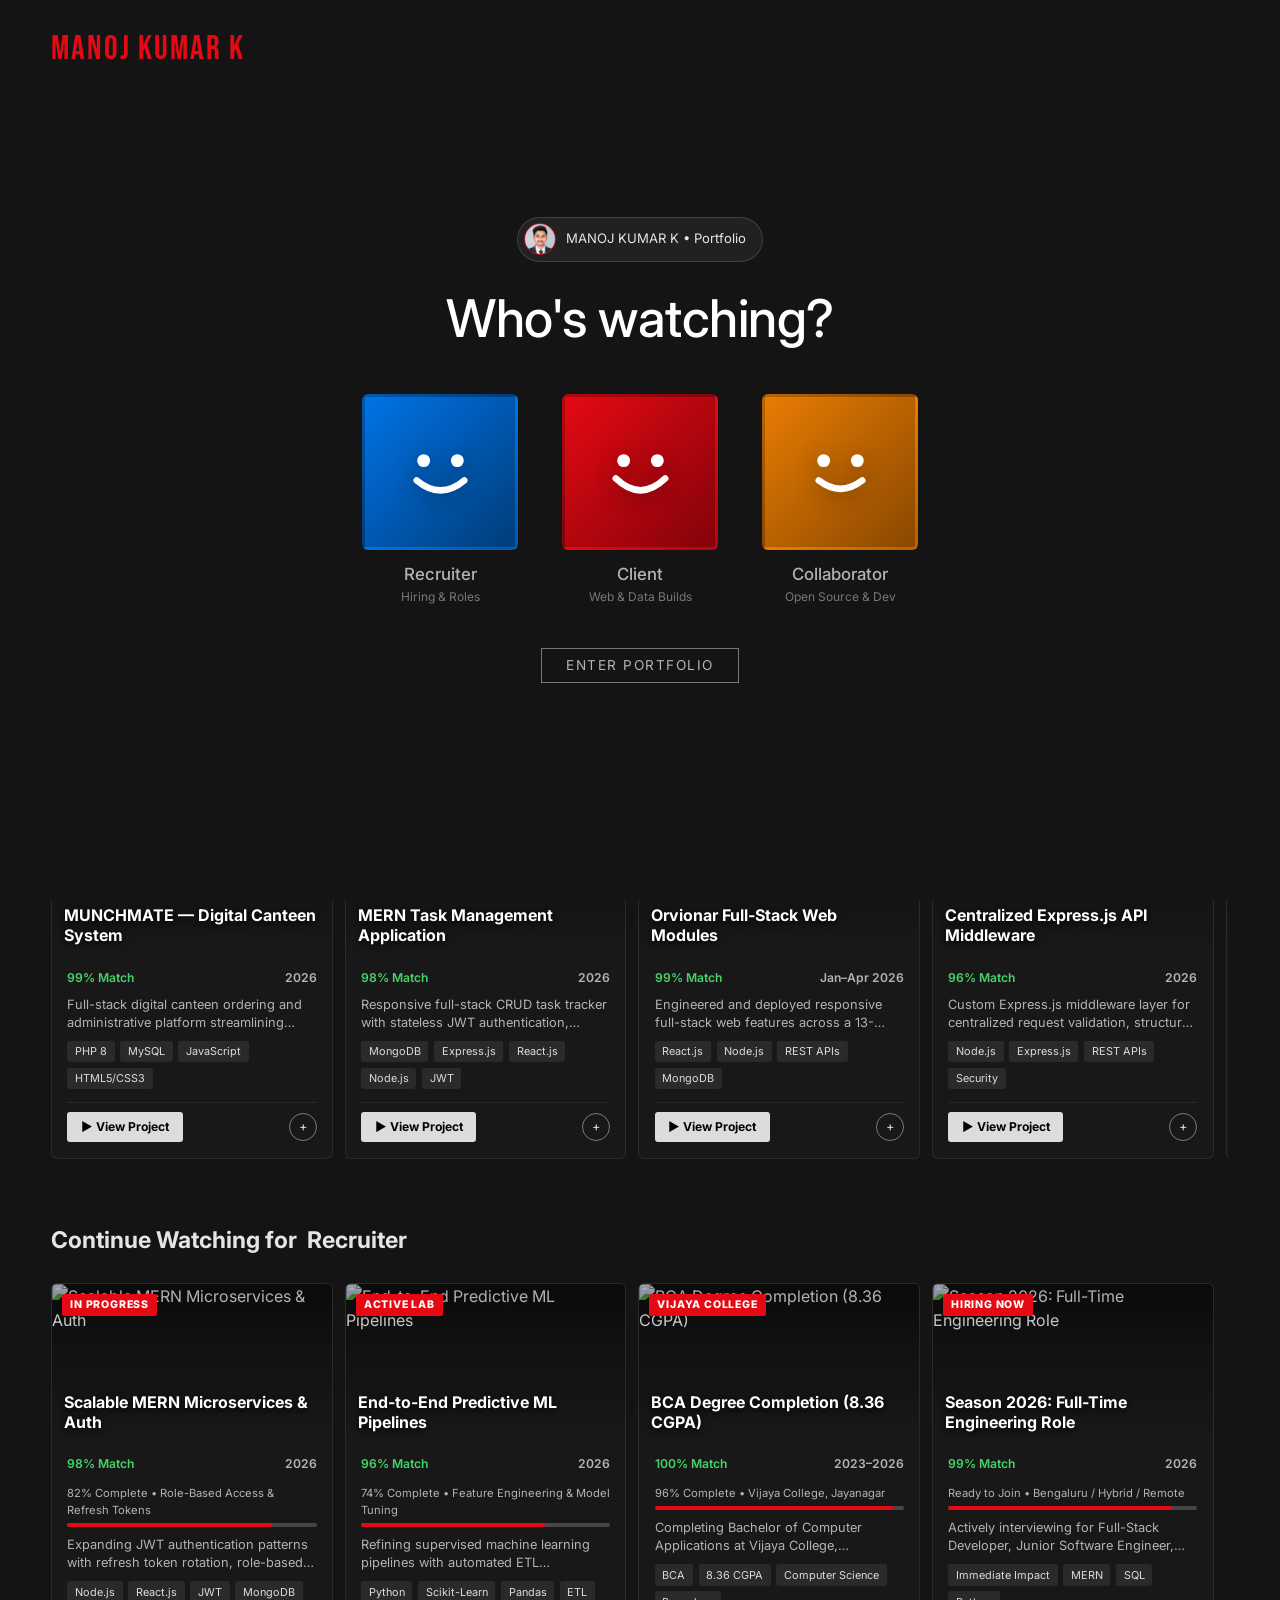
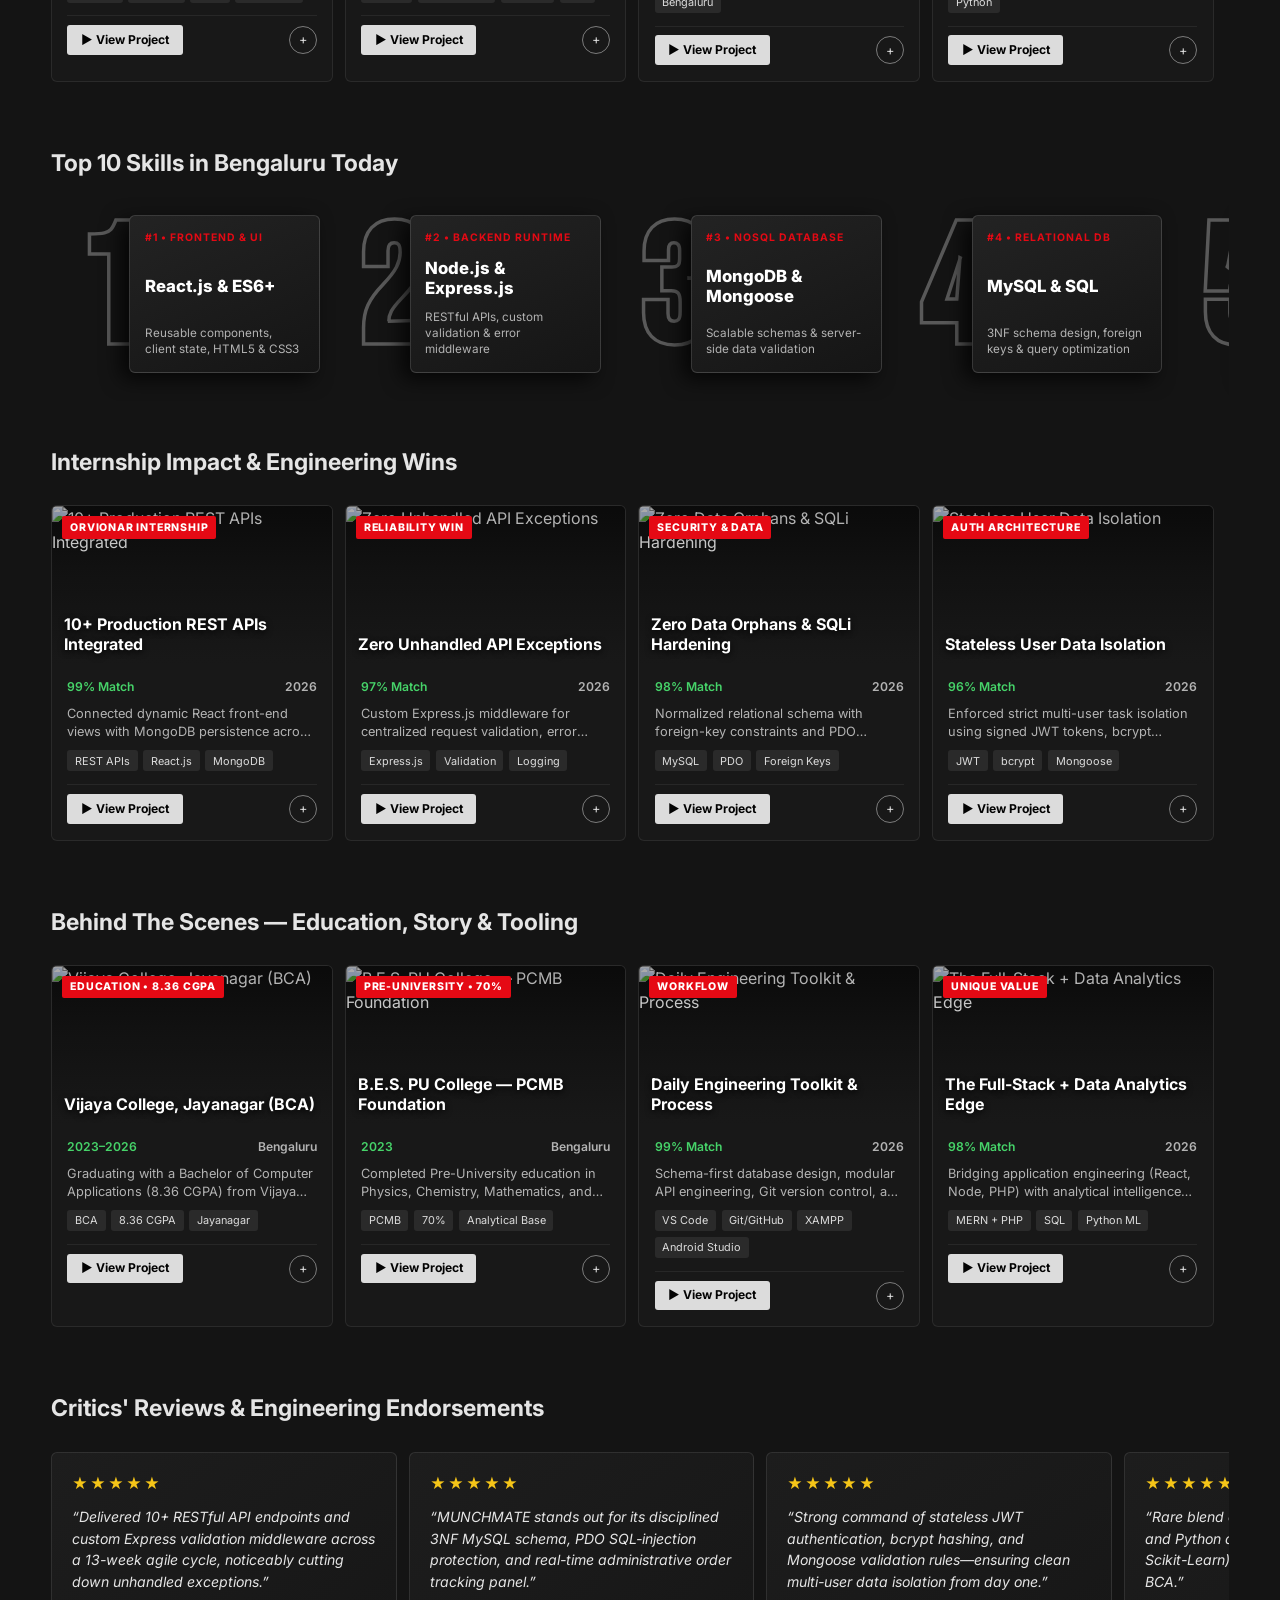
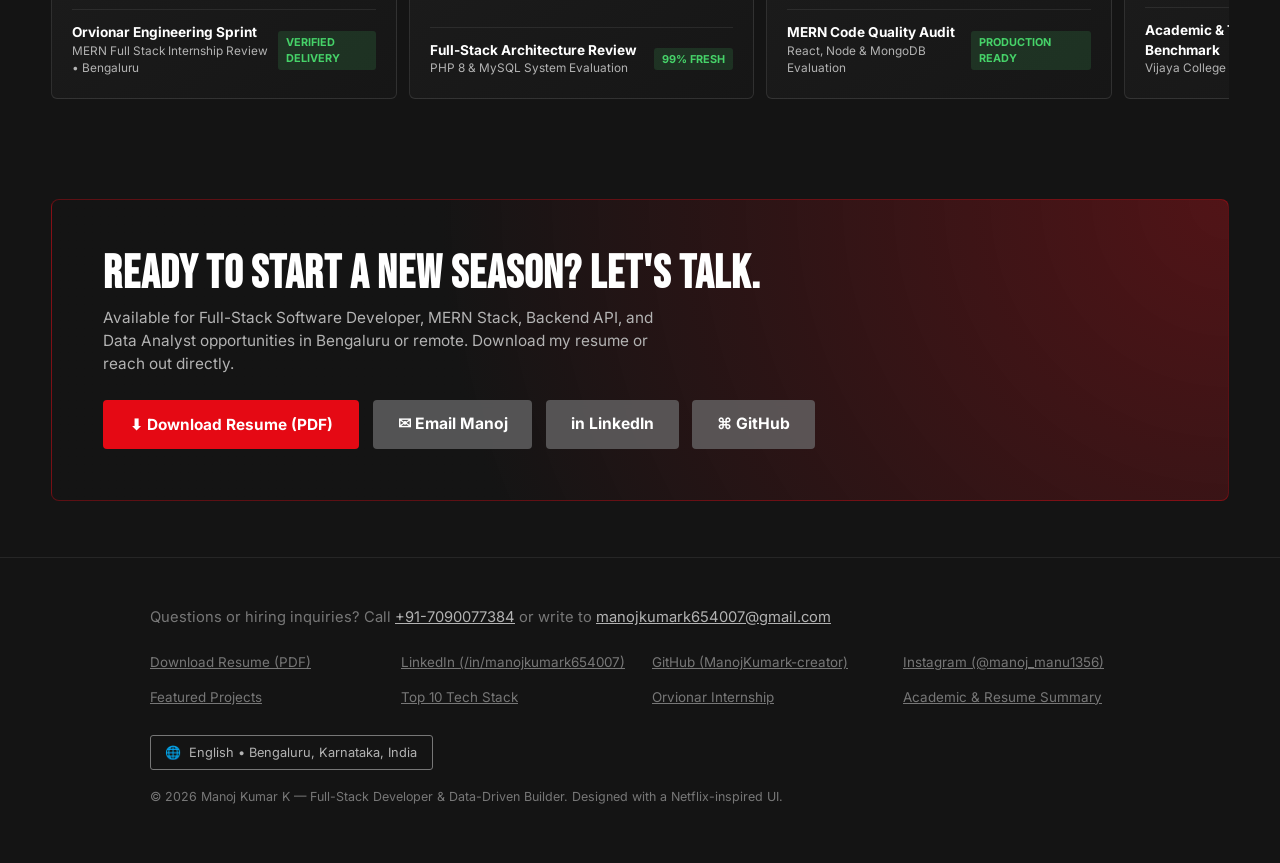
==== index.html @ 0ed59a81 "Add files via upload" ====
<!DOCTYPE html>
<html lang="en">
<head>
  <meta charset="UTF-8" />
  <meta name="viewport" content="width=device-width, initial-scale=1.0" />
  <title>MANOJ KUMAR K — Full-Stack Developer & Data-Driven Builder</title>
  <meta name="description" content="Netflix-inspired interactive portfolio of Manoj Kumar K — Full-Stack Software Developer specializing in MERN stack, PHP/MySQL, and Python Data Analytics." />
  
  <!-- Google Fonts: Bebas Neue (Netflix-style Display) & Inter (Clean UI) -->
  <link rel="preconnect" href="https://fonts.googleapis.com" />
  <link rel="preconnect" href="https://fonts.gstatic.com" crossorigin />
  <link href="https://fonts.googleapis.com/css2?family=Bebas+Neue&family=Inter:wght@300;400;500;600;700;800&display=swap" rel="stylesheet" />

  <style>
    /* ==========================================================================
       1. DESIGN TOKENS & RESET
       ========================================================================== */
    :root {
      --bg-primary: #141414;
      --bg-card: #181818;
      --bg-card-hover: #222222;
      --bg-modal: #181818;
      --accent-red: #E50914;
      --accent-red-hover: #f40612;
      --text-primary: #FFFFFF;
      --text-secondary: #B3B3B3;
      --text-muted: #777777;
      --border-subtle: rgba(255, 255, 255, 0.14);
      --match-green: #46d369;
      --font-display: 'Bebas Neue', sans-serif;
      --font-body: 'Inter', -apple-system, BlinkMacSystemFont, sans-serif;
      --nav-height: 68px;
      --transition-smooth: cubic-bezier(0.25, 0.46, 0.45, 0.94);
    }

    *, *::before, *::after {
      box-sizing: border-box;
      margin: 0;
      padding: 0;
    }

    html {
      scroll-behavior: smooth;
      background-color: var(--bg-primary);
      color: var(--text-primary);
      font-family: var(--font-body);
      overflow-x: hidden;
    }

    body {
      background-color: var(--bg-primary);
      color: var(--text-primary);
      line-height: 1.5;
      -webkit-font-smoothing: antialiased;
      overflow-x: hidden;
    }

    a {
      color: inherit;
      text-decoration: none;
    }

    button {
      font-family: inherit;
      cursor: pointer;
      border: none;
      background: none;
      color: inherit;
    }

    img {
      display: block;
      max-width: 100%;
    }

    :focus-visible {
      outline: 2px solid var(--accent-red);
      outline-offset: 3px;
    }

    /* ==========================================================================
       2. PROFILE GATE ("WHO'S WATCHING?")
       ========================================================================== */
    #profile-gate {
      position: fixed;
      inset: 0;
      z-index: 9999;
      background-color: var(--bg-primary);
      display: flex;
      flex-direction: column;
      align-items: center;
      justify-content: center;
      padding: 2rem;
      transition: opacity 0.55s ease, transform 0.55s ease, visibility 0.55s;
    }

    #profile-gate.hidden {
      opacity: 0;
      transform: scale(1.06);
      visibility: hidden;
      pointer-events: none;
    }

    .gate-logo {
      position: absolute;
      top: 1.5rem;
      left: 4%;
      font-family: var(--font-display);
      font-size: 2.1rem;
      letter-spacing: 2px;
      color: var(--accent-red);
      user-select: none;
    }

    .gate-creator-pill {
      display: inline-flex;
      align-items: center;
      gap: 0.65rem;
      background: rgba(255, 255, 255, 0.06);
      border: 1px solid rgba(255, 255, 255, 0.14);
      padding: 0.35rem 1rem 0.35rem 0.4rem;
      border-radius: 999px;
      margin-bottom: 1.15rem;
      font-size: 0.82rem;
      color: #e5e5e5;
    }

    .gate-creator-pill img {
      width: 32px;
      height: 32px;
      border-radius: 50%;
      object-fit: cover;
      object-position: center top;
      border: 1.5px solid var(--accent-red);
    }

    .gate-title {
      font-size: clamp(1.85rem, 4.5vw, 3.25rem);
      font-weight: 500;
      margin-bottom: 2.25rem;
      text-align: center;
      letter-spacing: -0.5px;
    }

    .profile-list {
      display: flex;
      flex-wrap: wrap;
      justify-content: center;
      gap: clamp(1.25rem, 3.5vw, 2.75rem);
      margin-bottom: 2.75rem;
    }

    .profile-card {
      display: flex;
      flex-direction: column;
      align-items: center;
      gap: 0.85rem;
      width: clamp(110px, 14vw, 156px);
    }

    .profile-avatar {
      width: clamp(110px, 14vw, 156px);
      height: clamp(110px, 14vw, 156px);
      border-radius: 6px;
      position: relative;
      overflow: hidden;
      border: 3px solid transparent;
      transition: border-color 0.22s ease, transform 0.22s ease, box-shadow 0.22s ease;
      display: flex;
      align-items: center;
      justify-content: center;
    }

    .avatar-recruiter {
      background: linear-gradient(135deg, #0073e6 0%, #003d7a 100%);
    }
    .avatar-client {
      background: linear-gradient(135deg, #e50914 0%, #830309 100%);
    }
    .avatar-collaborator {
      background: linear-gradient(135deg, #e87c03 0%, #8a4800 100%);
    }

    .profile-avatar svg {
      width: 66%;
      height: 66%;
      filter: drop-shadow(0 4px 10px rgba(0, 0, 0, 0.35));
    }

    .profile-name {
      font-size: 1.05rem;
      color: var(--text-secondary);
      font-weight: 500;
      transition: color 0.22s ease;
    }

    .profile-sub {
      font-size: 0.75rem;
      color: var(--text-muted);
      margin-top: -0.55rem;
    }

    .profile-card:hover .profile-avatar,
    .profile-card:focus-visible .profile-avatar {
      border-color: var(--text-primary);
      transform: scale(1.05);
      box-shadow: 0 10px 28px rgba(0, 0, 0, 0.65);
    }

    .profile-card:hover .profile-name,
    .profile-card:focus-visible .profile-name {
      color: var(--text-primary);
    }

    .gate-badge {
      border: 1px solid var(--text-muted);
      color: var(--text-secondary);
      padding: 0.55rem 1.5rem;
      font-size: 0.85rem;
      letter-spacing: 1.5px;
      text-transform: uppercase;
    }

    /* ==========================================================================
       3. TOP NAVIGATION BAR
       ========================================================================== */
    .navbar {
      position: fixed;
      top: 0;
      left: 0;
      right: 0;
      height: var(--nav-height);
      padding: 0 4%;
      display: flex;
      align-items: center;
      justify-content: space-between;
      z-index: 1000;
      background: linear-gradient(to bottom, rgba(0, 0, 0, 0.86) 10%, rgba(0, 0, 0, 0));
      transition: background-color 0.35s ease, box-shadow 0.35s ease;
    }

    .navbar.scrolled {
      background-color: #0b0b0b;
      box-shadow: 0 4px 20px rgba(0, 0, 0, 0.75);
    }

    .nav-left {
      display: flex;
      align-items: center;
      gap: 2.25rem;
    }

    .brand-logo {
      font-family: var(--font-display);
      font-size: 1.95rem;
      letter-spacing: 2px;
      color: var(--accent-red);
      text-shadow: 0 2px 10px rgba(229, 9, 20, 0.35);
      white-space: nowrap;
    }

    .nav-links {
      display: flex;
      align-items: center;
      gap: 1.35rem;
      list-style: none;
    }

    .nav-links a {
      font-size: 0.88rem;
      font-weight: 500;
      color: #e5e5e5;
      transition: color 0.2s ease;
    }

    .nav-links a:hover,
    .nav-links a.active {
      color: var(--text-primary);
      font-weight: 700;
    }

    .nav-right {
      display: flex;
      align-items: center;
      gap: 0.85rem;
    }

    .nav-photo-thumb {
      width: 34px;
      height: 34px;
      border-radius: 50%;
      object-fit: cover;
      object-position: center top;
      border: 2px solid var(--accent-red);
      cursor: pointer;
      transition: transform 0.2s ease;
    }

    .nav-photo-thumb:hover {
      transform: scale(1.08);
    }

    .active-profile-btn {
      display: flex;
      align-items: center;
      gap: 0.55rem;
      background: rgba(255, 255, 255, 0.08);
      padding: 0.35rem 0.75rem 0.35rem 0.4rem;
      border-radius: 4px;
      border: 1px solid rgba(255, 255, 255, 0.15);
      font-size: 0.8rem;
      font-weight: 500;
      transition: background 0.2s ease;
    }

    .active-profile-btn:hover {
      background: rgba(255, 255, 255, 0.16);
    }

    .mini-avatar {
      width: 26px;
      height: 26px;
      border-radius: 4px;
      display: inline-flex;
      align-items: center;
      justify-content: center;
      font-weight: 800;
      font-size: 0.75rem;
    }

    .mobile-menu-btn {
      display: none;
      font-size: 1.4rem;
      padding: 0.25rem 0.5rem;
    }

    /* ==========================================================================
       4. HERO BILLBOARD (WITH INTEGRATED PORTRAIT SPOTLIGHT)
       ========================================================================== */
    .hero {
      position: relative;
      min-height: 88vh;
      display: flex;
      align-items: center;
      justify-content: space-between;
      gap: 2.5rem;
      padding: calc(var(--nav-height) + 2rem) 4% 6.5rem;
      overflow: hidden;
    }

    .hero-backdrop {
      position: absolute;
      inset: 0;
      z-index: 0;
    }

    .hero-backdrop img {
      width: 100%;
      height: 100%;
      object-fit: cover;
      object-position: center 25%;
      filter: brightness(0.42) contrast(1.08);
      transform: scale(1.02);
      animation: slowZoom 22s ease-in-out infinite alternate;
    }

    @keyframes slowZoom {
      from { transform: scale(1.02); }
      to { transform: scale(1.08); }
    }

    .hero-vignette-left {
      position: absolute;
      inset: 0;
      background: linear-gradient(77deg, rgba(20, 20, 20, 0.96) 22%, rgba(20, 20, 20, 0.62) 60%, rgba(20, 20, 20, 0.35) 100%);
    }

    .hero-vignette-bottom {
      position: absolute;
      left: 0;
      right: 0;
      bottom: 0;
      height: 220px;
      background: linear-gradient(to top, var(--bg-primary) 14%, rgba(20, 20, 20, 0) 100%);
    }

    .hero-content {
      position: relative;
      z-index: 2;
      max-width: 660px;
      flex: 1;
    }

    /* Right-Side Portrait Spotlight Card */
    .hero-portrait-stage {
      position: relative;
      z-index: 2;
      flex-shrink: 0;
      width: clamp(230px, 24vw, 330px);
      aspect-ratio: 3 / 4;
      border-radius: 10px;
      overflow: hidden;
      border: 1px solid rgba(255, 255, 255, 0.18);
      box-shadow: 0 24px 60px rgba(0, 0, 0, 0.85), 0 0 0 1px rgba(229, 9, 20, 0.25);
      background: #1b1b1b;
      transition: transform 0.35s var(--transition-smooth), box-shadow 0.35s ease;
    }

    .hero-portrait-stage:hover {
      transform: translateY(-6px) scale(1.02);
      box-shadow: 0 30px 70px rgba(0, 0, 0, 0.95), 0 0 25px rgba(229, 9, 20, 0.35);
    }

    .hero-portrait-stage img {
      width: 100%;
      height: 100%;
      object-fit: cover;
      object-position: center top;
      filter: contrast(1.04) brightness(0.96);
    }

    .hero-portrait-fade {
      position: absolute;
      inset: 0;
      background: linear-gradient(
        to top,
        rgba(20, 20, 20, 0.92) 0%,
        rgba(20, 20, 20, 0.25) 35%,
        rgba(20, 20, 20, 0) 65%
      );
      pointer-events: none;
    }

    .hero-portrait-caption {
      position: absolute;
      bottom: 14px;
      left: 14px;
      right: 14px;
      display: flex;
      align-items: center;
      justify-content: space-between;
      font-size: 0.74rem;
      font-weight: 700;
      letter-spacing: 0.6px;
      color: #fff;
    }

    .live-dot {
      display: inline-flex;
      align-items: center;
      gap: 0.4rem;
      background: rgba(20, 20, 20, 0.8);
      border: 1px solid rgba(70, 211, 105, 0.45);
      color: var(--match-green);
      padding: 0.22rem 0.55rem;
      border-radius: 999px;
      font-size: 0.68rem;
    }

    .live-dot::before {
      content: "";
      width: 7px;
      height: 7px;
      border-radius: 50%;
      background: var(--match-green);
      box-shadow: 0 0 8px var(--match-green);
    }

    .hero-n-series {
      display: inline-flex;
      align-items: center;
      gap: 0.5rem;
      margin-bottom: 0.65rem;
      font-size: 0.85rem;
      font-weight: 700;
      letter-spacing: 3px;
      text-transform: uppercase;
      color: #e5e5e5;
    }

    .n-badge {
      background-color: var(--accent-red);
      color: #fff;
      font-family: var(--font-display);
      font-size: 1.15rem;
      padding: 0 0.42rem;
      line-height: 1.25;
      border-radius: 2px;
      letter-spacing: 1px;
    }

    .hero-title {
      font-family: var(--font-display);
      font-size: clamp(3.3rem, 7vw, 5.6rem);
      line-height: 0.95;
      letter-spacing: 2px;
      margin-bottom: 0.85rem;
      text-shadow: 2px 4px 18px rgba(0, 0, 0, 0.8);
    }

    .hero-meta-row {
      display: flex;
      flex-wrap: wrap;
      align-items: center;
      gap: 0.75rem;
      margin-bottom: 1.1rem;
      font-size: 0.9rem;
      font-weight: 600;
    }

    .meta-match {
      color: var(--match-green);
      font-weight: 700;
    }

    .meta-box {
      border: 1px solid rgba(255, 255, 255, 0.4);
      padding: 0.05rem 0.4rem;
      font-size: 0.75rem;
      border-radius: 2px;
      color: #e5e5e5;
    }

    .hero-tagline-pill {
      display: inline-block;
      background: rgba(229, 9, 20, 0.18);
      border-left: 3px solid var(--accent-red);
      padding: 0.35rem 0.8rem;
      font-size: 0.88rem;
      font-weight: 600;
      color: #fff;
      margin-bottom: 0.9rem;
    }

    .hero-pitch {
      font-size: clamp(0.98rem, 1.4vw, 1.1rem);
      color: #e5e5e5;
      line-height: 1.55;
      margin-bottom: 1.65rem;
      text-shadow: 1px 2px 8px rgba(0, 0, 0, 0.85);
      display: -webkit-box;
      -webkit-line-clamp: 3;
      -webkit-box-orient: vertical;
      overflow: hidden;
    }

    .hero-actions {
      display: flex;
      flex-wrap: wrap;
      gap: 0.85rem;
    }

    .btn-play {
      display: inline-flex;
      align-items: center;
      gap: 0.65rem;
      background-color: #FFFFFF;
      color: #000000;
      font-weight: 700;
      font-size: 0.98rem;
      padding: 0.72rem 1.55rem;
      border-radius: 4px;
      transition: background-color 0.2s ease, transform 0.15s ease;
    }

    .btn-play:hover {
      background-color: rgba(255, 255, 255, 0.82);
      transform: scale(1.02);
    }

    .btn-download-resume {
      display: inline-flex;
      align-items: center;
      gap: 0.6rem;
      background-color: var(--accent-red);
      color: #FFFFFF;
      font-weight: 700;
      font-size: 0.98rem;
      padding: 0.72rem 1.55rem;
      border-radius: 4px;
      box-shadow: 0 4px 16px rgba(229, 9, 20, 0.4);
      transition: background-color 0.2s ease, transform 0.15s ease;
    }

    .btn-download-resume:hover {
      background-color: var(--accent-red-hover);
      transform: scale(1.02);
    }

    .btn-info {
      display: inline-flex;
      align-items: center;
      gap: 0.65rem;
      background-color: rgba(109, 109, 110, 0.72);
      color: #FFFFFF;
      font-weight: 700;
      font-size: 0.98rem;
      padding: 0.72rem 1.55rem;
      border-radius: 4px;
      backdrop-filter: blur(4px);
      transition: background-color 0.2s ease, transform 0.15s ease;
    }

    .btn-info:hover {
      background-color: rgba(109, 109, 110, 0.45);
      transform: scale(1.02);
    }

    /* ==========================================================================
       5. CONTENT ROWS & HORIZONTAL CAROUSELS
       ========================================================================== */
    .main-rows {
      position: relative;
      z-index: 5;
      margin-top: -3.5rem;
      display: flex;
      flex-direction: column;
      gap: 2.75rem;
      padding-bottom: 4rem;
    }

    .content-row {
      position: relative;
      padding: 0 4%;
    }

    .row-header {
      display: flex;
      align-items: baseline;
      justify-content: space-between;
      margin-bottom: 0.85rem;
    }

    .row-title {
      font-size: clamp(1.15rem, 1.8vw, 1.48rem);
      font-weight: 700;
      color: #e5e5e5;
      display: flex;
      align-items: center;
      gap: 0.6rem;
    }

    .row-explore {
      font-size: 0.8rem;
      color: #54b9c5;
      font-weight: 600;
      opacity: 0;
      transform: translateX(-6px);
      transition: opacity 0.25s ease, transform 0.25s ease;
    }

    .content-row:hover .row-explore {
      opacity: 1;
      transform: translateX(0);
    }

    .carousel-wrapper {
      position: relative;
    }

    .carousel-track {
      display: flex;
      gap: 0.75rem;
      overflow-x: auto;
      scroll-behavior: smooth;
      scroll-snap-type: x mandatory;
      padding: 0.75rem 0 1.25rem;
      scrollbar-width: none;
      -ms-overflow-style: none;
    }

    .carousel-track::-webkit-scrollbar {
      display: none;
    }

    .carousel-arrow {
      position: absolute;
      top: 0.75rem;
      bottom: 1.25rem;
      width: 46px;
      background: rgba(20, 20, 20, 0.72);
      color: #fff;
      font-size: 1.75rem;
      display: flex;
      align-items: center;
      justify-content: center;
      z-index: 20;
      opacity: 0;
      transition: opacity 0.25s ease, background 0.2s ease, transform 0.2s ease;
      border-radius: 4px;
    }

    .carousel-wrapper:hover .carousel-arrow,
    .carousel-arrow:focus-visible {
      opacity: 1;
    }

    .carousel-arrow:hover {
      background: rgba(20, 20, 20, 0.92);
      color: var(--accent-red);
    }

    .carousel-arrow.prev {
      left: -12px;
    }

    .carousel-arrow.next {
      right: -12px;
    }

    /* ==========================================================================
       6. PROJECT & MILESTONE CARDS WITH NETFLIX HOVER EXPANSION
       ========================================================================== */
    .media-card {
      flex: 0 0 clamp(245px, 22vw, 310px);
      scroll-snap-align: start;
      background-color: var(--bg-card);
      border-radius: 6px;
      overflow: hidden;
      position: relative;
      border: 1px solid rgba(255, 255, 255, 0.08);
      transition: transform 0.32s var(--transition-smooth), box-shadow 0.32s ease, border-color 0.32s ease, z-index 0s;
      cursor: pointer;
    }

    .media-card:hover,
    .media-card:focus-within {
      transform: scale(1.06) translateY(-6px);
      z-index: 15;
      box-shadow: 0 14px 34px rgba(0, 0, 0, 0.85);
      border-color: rgba(255, 255, 255, 0.28);
      background-color: var(--bg-card-hover);
    }

    .card-thumb {
      position: relative;
      height: 158px;
      overflow: hidden;
      background: #101010;
    }

    .card-thumb img {
      width: 100%;
      height: 100%;
      object-fit: cover;
      transition: transform 0.45s ease;
    }

    .media-card:hover .card-thumb img {
      transform: scale(1.08);
    }

    .card-thumb-overlay {
      position: absolute;
      inset: 0;
      background: linear-gradient(to top, rgba(24, 24, 24, 0.98) 4%, rgba(24, 24, 24, 0.15) 60%, rgba(0, 0, 0, 0.35) 100%);
    }

    .card-top-badge {
      position: absolute;
      top: 10px;
      left: 10px;
      background: var(--accent-red);
      color: #fff;
      font-size: 0.66rem;
      font-weight: 800;
      letter-spacing: 0.8px;
      padding: 0.2rem 0.5rem;
      border-radius: 2px;
      text-transform: uppercase;
    }

    .card-title-overlay {
      position: absolute;
      bottom: 10px;
      left: 12px;
      right: 12px;
      font-weight: 700;
      font-size: 1rem;
      line-height: 1.25;
      text-shadow: 0 2px 6px rgba(0, 0, 0, 0.9);
    }

    .card-body {
      padding: 0.85rem 0.95rem 1rem;
      display: flex;
      flex-direction: column;
      gap: 0.55rem;
    }

    .card-meta {
      display: flex;
      align-items: center;
      justify-content: space-between;
      font-size: 0.76rem;
      font-weight: 600;
    }

    .card-match {
      color: var(--match-green);
    }

    .card-year {
      color: var(--text-secondary);
    }

    .card-desc {
      font-size: 0.8rem;
      color: var(--text-secondary);
      line-height: 1.42;
      display: -webkit-box;
      -webkit-line-clamp: 2;
      -webkit-box-orient: vertical;
      overflow: hidden;
    }

    .card-tags {
      display: flex;
      flex-wrap: wrap;
      gap: 0.35rem;
    }

    .tag-pill {
      font-size: 0.68rem;
      color: #dcdcdc;
      background: rgba(255, 255, 255, 0.08);
      padding: 0.16rem 0.48rem;
      border-radius: 3px;
    }

    .card-hover-cta {
      margin-top: 0.25rem;
      display: flex;
      align-items: center;
      justify-content: space-between;
      padding-top: 0.55rem;
      border-top: 1px solid rgba(255, 255, 255, 0.08);
      opacity: 0.85;
      transition: opacity 0.2s ease;
    }

    .media-card:hover .card-hover-cta {
      opacity: 1;
    }

    .btn-view-project {
      background-color: #fff;
      color: #000;
      font-size: 0.76rem;
      font-weight: 700;
      padding: 0.36rem 0.85rem;
      border-radius: 3px;
      display: inline-flex;
      align-items: center;
      gap: 0.35rem;
      transition: background 0.2s ease;
    }

    .btn-view-project:hover {
      background-color: var(--accent-red);
      color: #fff;
    }

    .btn-circle-icon {
      width: 28px;
      height: 28px;
      border-radius: 50%;
      border: 1.5px solid rgba(255, 255, 255, 0.5);
      display: inline-flex;
      align-items: center;
      justify-content: center;
      font-size: 0.8rem;
      transition: border-color 0.2s ease, background 0.2s ease;
    }

    .btn-circle-icon:hover {
      border-color: #fff;
      background: rgba(255, 255, 255, 0.15);
    }

    /* ==========================================================================
       7. CONTINUE WATCHING (PROGRESS BARS)
       ========================================================================== */
    .progress-wrapper {
      margin-top: 0.15rem;
    }

    .progress-label {
      display: flex;
      justify-content: space-between;
      font-size: 0.7rem;
      color: var(--text-secondary);
      margin-bottom: 0.3rem;
    }

    .progress-track {
      width: 100%;
      height: 4px;
      background: rgba(255, 255, 255, 0.2);
      border-radius: 2px;
      overflow: hidden;
    }

    .progress-fill {
      height: 100%;
      background-color: var(--accent-red);
      border-radius: 2px;
    }

    /* ==========================================================================
       8. TOP 10 SKILLS (OUTLINED GIANT NUMBERS 1-10)
       ========================================================================== */
    .top10-card {
      flex: 0 0 clamp(235px, 21vw, 285px);
      scroll-snap-align: start;
      display: flex;
      align-items: center;
      position: relative;
      height: 175px;
      cursor: pointer;
      transition: transform 0.3s var(--transition-smooth);
    }

    .top10-card:hover {
      transform: scale(1.06);
      z-index: 12;
    }

    .top10-rank {
      font-family: var(--font-display);
      font-size: 10.5rem;
      line-height: 0.82;
      font-weight: 900;
      color: #141414;
      -webkit-text-stroke: 3.5px #595959;
      user-select: none;
      flex-shrink: 0;
      width: 92px;
      text-align: right;
      margin-right: -14px;
      z-index: 1;
      transition: -webkit-text-stroke-color 0.25s ease;
    }

    .top10-card:hover .top10-rank {
      -webkit-text-stroke-color: var(--accent-red);
    }

    .top10-poster {
      position: relative;
      z-index: 2;
      flex: 1;
      height: 158px;
      background: linear-gradient(155deg, #232323 0%, #151515 100%);
      border: 1px solid rgba(255, 255, 255, 0.14);
      border-radius: 6px;
      padding: 0.9rem;
      display: flex;
      flex-direction: column;
      justify-content: space-between;
      box-shadow: -8px 6px 20px rgba(0, 0, 0, 0.75);
    }

    .top10-card:hover .top10-poster {
      border-color: var(--accent-red);
    }

    .skill-cat {
      font-size: 0.65rem;
      text-transform: uppercase;
      letter-spacing: 1px;
      color: var(--accent-red);
      font-weight: 700;
    }

    .skill-name {
      font-size: 1.05rem;
      font-weight: 800;
      color: #fff;
      line-height: 1.2;
    }

    .skill-sub {
      font-size: 0.73rem;
      color: var(--text-secondary);
      line-height: 1.35;
    }

    /* ==========================================================================
       9. CRITICS' REVIEWS (TESTIMONIALS & HIGHLIGHTS)
       ========================================================================== */
    .review-card {
      flex: 0 0 clamp(280px, 27vw, 360px);
      scroll-snap-align: start;
      background: linear-gradient(145deg, #1d1d1d 0%, #161616 100%);
      border: 1px solid rgba(255, 255, 255, 0.1);
      border-radius: 6px;
      padding: 1.25rem;
      display: flex;
      flex-direction: column;
      justify-content: space-between;
      gap: 0.85rem;
      transition: transform 0.28s ease, border-color 0.28s ease;
    }

    .review-card:hover {
      transform: translateY(-5px);
      border-color: rgba(229, 9, 20, 0.55);
    }

    .review-stars {
      color: #f5c518;
      font-size: 0.95rem;
      letter-spacing: 2px;
    }

    .review-quote {
      font-size: 0.88rem;
      color: #e5e5e5;
      font-style: italic;
      line-height: 1.55;
    }

    .review-author {
      display: flex;
      align-items: center;
      justify-content: space-between;
      border-top: 1px solid rgba(255, 255, 255, 0.08);
      padding-top: 0.75rem;
    }

    .author-name {
      font-weight: 700;
      font-size: 0.85rem;
    }

    .author-role {
      font-size: 0.74rem;
      color: var(--text-secondary);
    }

    .certified-fresh {
      background: rgba(70, 211, 105, 0.14);
      color: var(--match-green);
      font-size: 0.68rem;
      font-weight: 700;
      padding: 0.2rem 0.5rem;
      border-radius: 3px;
    }

    /* ==========================================================================
       10. NETFLIX DETAIL MODAL
       ========================================================================== */
    .modal-backdrop {
      position: fixed;
      inset: 0;
      z-index: 5000;
      background: rgba(0, 0, 0, 0.78);
      backdrop-filter: blur(4px);
      display: flex;
      align-items: flex-start;
      justify-content: center;
      padding: 2.5rem 1rem;
      overflow-y: auto;
      opacity: 0;
      visibility: hidden;
      transition: opacity 0.28s ease, visibility 0.28s ease;
    }

    .modal-backdrop.open {
      opacity: 1;
      visibility: visible;
    }

    .modal-dialog {
      background-color: var(--bg-modal);
      width: 100%;
      max-width: 820px;
      border-radius: 10px;
      overflow: hidden;
      position: relative;
      box-shadow: 0 24px 60px rgba(0, 0, 0, 0.95);
      border: 1px solid rgba(255, 255, 255, 0.14);
      transform: scale(0.94) translateY(18px);
      transition: transform 0.3s var(--transition-smooth);
    }

    .modal-backdrop.open .modal-dialog {
      transform: scale(1) translateY(0);
    }

    .modal-close {
      position: absolute;
      top: 14px;
      right: 14px;
      z-index: 20;
      width: 36px;
      height: 36px;
      border-radius: 50%;
      background: #181818;
      color: #fff;
      font-size: 1.25rem;
      display: flex;
      align-items: center;
      justify-content: center;
      border: 1px solid rgba(255, 255, 255, 0.2);
      transition: background 0.2s ease, transform 0.2s ease;
    }

    .modal-close:hover {
      background: var(--accent-red);
      transform: rotate(90deg);
    }

    .modal-banner {
      position: relative;
      height: 310px;
      background: #0e0e0e;
    }

    .modal-banner img {
      width: 100%;
      height: 100%;
      object-fit: cover;
      object-position: center 20%;
    }

    .modal-banner-gradient {
      position: absolute;
      inset: 0;
      background: linear-gradient(to top, var(--bg-modal) 6%, rgba(24, 24, 24, 0.35) 55%, rgba(0, 0, 0, 0.3) 100%);
    }

    .modal-banner-content {
      position: absolute;
      bottom: 20px;
      left: 28px;
      right: 28px;
    }

    .modal-title {
      font-family: var(--font-display);
      font-size: clamp(2rem, 4vw, 3rem);
      letter-spacing: 1px;
      line-height: 1;
      margin-bottom: 0.85rem;
    }

    .modal-cta-row {
      display: flex;
      flex-wrap: wrap;
      gap: 0.75rem;
    }

    .modal-body {
      padding: 1.25rem 28px 2rem;
      display: grid;
      grid-template-columns: 1.65fr 1fr;
      gap: 1.75rem;
    }

    .modal-meta {
      display: flex;
      flex-wrap: wrap;
      align-items: center;
      gap: 0.65rem;
      font-size: 0.85rem;
      font-weight: 600;
      margin-bottom: 0.9rem;
    }

    .modal-desc {
      font-size: 0.94rem;
      color: #e5e5e5;
      line-height: 1.65;
      margin-bottom: 1.15rem;
    }

    .modal-results-box {
      background: rgba(70, 211, 105, 0.08);
      border-left: 3px solid var(--match-green);
      padding: 0.85rem 1rem;
      border-radius: 4px;
      margin-bottom: 1.25rem;
    }

    .modal-results-title {
      font-size: 0.75rem;
      text-transform: uppercase;
      letter-spacing: 1px;
      color: var(--match-green);
      font-weight: 700;
      margin-bottom: 0.35rem;
    }

    .modal-results-list {
      padding-left: 1.1rem;
      font-size: 0.86rem;
      color: #e5e5e5;
      display: flex;
      flex-direction: column;
      gap: 0.35rem;
    }

    .modal-sidebar {
      display: flex;
      flex-direction: column;
      gap: 1rem;
      font-size: 0.84rem;
    }

    .sidebar-label {
      color: var(--text-muted);
      font-weight: 600;
    }

    .sidebar-value {
      color: #e5e5e5;
      margin-top: 0.2rem;
      line-height: 1.45;
    }

    .modal-gallery {
      grid-column: 1 / -1;
      border-top: 1px solid rgba(255, 255, 255, 0.1);
      padding-top: 1.15rem;
    }

    .gallery-title {
      font-size: 0.95rem;
      font-weight: 700;
      margin-bottom: 0.75rem;
    }

    .gallery-grid {
      display: grid;
      grid-template-columns: repeat(2, 1fr);
      gap: 0.85rem;
    }

    .gallery-grid img {
      width: 100%;
      height: 150px;
      object-fit: cover;
      border-radius: 6px;
      border: 1px solid rgba(255, 255, 255, 0.12);
    }

    /* ==========================================================================
       11. CONTACT CTA BANNER & NETFLIX FOOTER
       ========================================================================== */
    .contact-cta-section {
      margin: 1rem 4% 3.5rem;
      padding: clamp(2rem, 4vw, 3.25rem);
      border-radius: 8px;
      background: radial-gradient(circle at top right, rgba(229, 9, 20, 0.28), rgba(20, 20, 20, 0.95) 65%), #181818;
      border: 1px solid rgba(229, 9, 20, 0.35);
      display: flex;
      flex-wrap: wrap;
      align-items: center;
      justify-content: space-between;
      gap: 1.5rem;
    }

    .cta-heading {
      font-family: var(--font-display);
      font-size: clamp(2rem, 4vw, 2.85rem);
      letter-spacing: 1px;
      line-height: 1.05;
      margin-bottom: 0.45rem;
    }

    .cta-sub {
      color: var(--text-secondary);
      font-size: 0.96rem;
      max-width: 560px;
    }

    .cta-buttons {
      display: flex;
      flex-wrap: wrap;
      gap: 0.85rem;
    }

    .btn-red-cta {
      background-color: var(--accent-red);
      color: #fff;
      font-weight: 700;
      font-size: 0.96rem;
      padding: 0.82rem 1.65rem;
      border-radius: 4px;
      display: inline-flex;
      align-items: center;
      gap: 0.5rem;
      transition: background-color 0.2s ease, transform 0.15s ease;
    }

    .btn-red-cta:hover {
      background-color: var(--accent-red-hover);
      transform: translateY(-2px);
    }

    .netflix-footer {
      border-top: 1px solid rgba(255, 255, 255, 0.08);
      padding: 3rem 4% 3.5rem;
      color: var(--text-muted);
      font-size: 0.84rem;
    }

    .footer-inner {
      max-width: 980px;
      margin: 0 auto;
    }

    .footer-call {
      margin-bottom: 1.5rem;
      font-size: 0.92rem;
    }

    .footer-call a {
      text-decoration: underline;
      color: var(--text-secondary);
    }

    .footer-call a:hover {
      color: #fff;
    }

    .footer-links-grid {
      display: grid;
      grid-template-columns: repeat(4, 1fr);
      gap: 0.9rem 1.5rem;
      list-style: none;
      margin-bottom: 1.75rem;
    }

    .footer-links-grid a {
      text-decoration: underline;
      color: var(--text-muted);
      transition: color 0.2s ease;
    }

    .footer-links-grid a:hover {
      color: var(--text-secondary);
    }

    .footer-lang-box {
      display: inline-flex;
      align-items: center;
      gap: 0.5rem;
      border: 1px solid var(--text-muted);
      padding: 0.45rem 0.9rem;
      border-radius: 3px;
      color: var(--text-secondary);
      margin-bottom: 1.1rem;
      font-size: 0.8rem;
    }

    .footer-copyright {
      font-size: 0.78rem;
      color: var(--text-muted);
    }

    /* ==========================================================================
       12. RESPONSIVE BREAKPOINTS
       ========================================================================== */
    @media (max-width: 920px) {
      .hero {
        flex-direction: column-reverse;
        align-items: flex-start;
        padding-top: calc(var(--nav-height) + 1.5rem);
        min-height: auto;
      }

      .hero-portrait-stage {
        width: 170px;
        aspect-ratio: 1 / 1;
        border-radius: 50%;
        border: 3px solid var(--accent-red);
      }

      .hero-portrait-caption {
        display: none;
      }
    }

    @media (max-width: 860px) {
      .nav-links {
        display: none;
        position: absolute;
        top: var(--nav-height);
        left: 0;
        right: 0;
        background: #0b0b0b;
        flex-direction: column;
        padding: 1.25rem 4%;
        gap: 1rem;
        border-bottom: 1px solid rgba(255, 255, 255, 0.12);
      }

      .nav-links.mobile-open {
        display: flex;
      }

      .mobile-menu-btn {
        display: inline-block;
      }

      .modal-body {
        grid-template-columns: 1fr;
      }

      .footer-links-grid {
        grid-template-columns: repeat(2, 1fr);
      }
    }

    @media (max-width: 560px) {
      .carousel-arrow {
        display: none;
      }

      .gallery-grid {
        grid-template-columns: 1fr;
      }

      .footer-links-grid {
        grid-template-columns: 1fr;
      }
    }
  </style>
</head>
<body>

  <!-- ========================================================================
       1. PROFILE SCREEN ("WHO'S WATCHING?")
       ======================================================================== -->
  <section id="profile-gate" aria-label="Visitor Profile Selection">
    <div class="gate-logo">MANOJ KUMAR K</div>

    <div class="gate-creator-pill">
      <img src="Manoj123.jpeg" alt="Manoj Kumar K portrait" />
      <span>MANOJ KUMAR K • Portfolio</span>
    </div>

    <h1 class="gate-title">Who's watching?</h1>

    <div class="profile-list" role="list">
      <!-- Recruiter Profile -->
      <button class="profile-card" onclick="selectProfile('recruiter')" aria-label="Enter as Recruiter">
        <div class="profile-avatar avatar-recruiter">
          <svg viewBox="0 0 100 100" fill="none" aria-hidden="true">
            <circle cx="33" cy="38" r="6.5" fill="#fff"/>
            <circle cx="67" cy="38" r="6.5" fill="#fff"/>
            <path d="M26 58 Q50 78 74 58" stroke="#fff" stroke-width="6.5" stroke-linecap="round"/>
          </svg>
        </div>
        <span class="profile-name">Recruiter</span>
        <span class="profile-sub">Hiring & Roles</span>
      </button>

      <!-- Client Profile -->
      <button class="profile-card" onclick="selectProfile('client')" aria-label="Enter as Client">
        <div class="profile-avatar avatar-client">
          <svg viewBox="0 0 100 100" fill="none" aria-hidden="true">
            <circle cx="33" cy="38" r="6.5" fill="#fff"/>
            <circle cx="67" cy="38" r="6.5" fill="#fff"/>
            <path d="M25 56 Q50 80 75 56" stroke="#fff" stroke-width="6.5" stroke-linecap="round"/>
          </svg>
        </div>
        <span class="profile-name">Client</span>
        <span class="profile-sub">Web & Data Builds</span>
      </button>

      <!-- Collaborator Profile -->
      <button class="profile-card" onclick="selectProfile('collaborator')" aria-label="Enter as Collaborator">
        <div class="profile-avatar avatar-collaborator">
          <svg viewBox="0 0 100 100" fill="none" aria-hidden="true">
            <circle cx="33" cy="38" r="6.5" fill="#fff"/>
            <circle cx="67" cy="38" r="6.5" fill="#fff"/>
            <path d="M28 58 Q50 75 72 58" stroke="#fff" stroke-width="6.5" stroke-linecap="round"/>
          </svg>
        </div>
        <span class="profile-name">Collaborator</span>
        <span class="profile-sub">Open Source & Dev</span>
      </button>
    </div>

    <button class="gate-badge" onclick="selectProfile('recruiter')">ENTER PORTFOLIO</button>
  </section>

  <!-- ========================================================================
       2. TOP NAVBAR
       ======================================================================== -->
  <header class="navbar" id="navbar">
    <div class="nav-left">
      <a href="#home" class="brand-logo" aria-label="Manoj Kumar K Home">MANOJ KUMAR K</a>
      <nav aria-label="Primary Navigation">
        <ul class="nav-links" id="nav-links">
          <li><a href="#home" class="active">Home</a></li>
          <li><a href="#projects">Projects</a></li>
          <li><a href="#skills">Skills</a></li>
          <li><a href="#experience">Experience</a></li>
          <li><a href="#contact">Contact</a></li>
        </ul>
      </nav>
    </div>

    <div class="nav-right">
      <img
        src="Manoj123.jpeg"
        alt="Manoj Kumar K"
        class="nav-photo-thumb"
        onclick="openResumeSummaryModal()"
        title="View Manoj's Resume Dossier"
      />
      <button class="active-profile-btn" onclick="openProfileGate()" title="Switch Visitor Profile">
        <span class="mini-avatar avatar-recruiter" id="nav-mini-avatar">R</span>
        <span id="nav-profile-label">Recruiter</span>
        <span aria-hidden="true">▾</span>
      </button>
      <button class="mobile-menu-btn" id="mobile-menu-btn" aria-label="Toggle Menu" aria-expanded="false">☰</button>
    </div>
  </header>

  <!-- ========================================================================
       3. HERO BILLBOARD
       ======================================================================== -->
  <main id="home">
    <section class="hero" aria-label="Featured Developer Spotlight">
      <div class="hero-backdrop">
        <img
          src="https://images.unsplash.com/photo-1555066931-4365d14bab8c?auto=format&fit=crop&w=1920&q=80"
          alt="Full-stack code editor and dark workspace backdrop"
        />
        <div class="hero-vignette-left"></div>
        <div class="hero-vignette-bottom"></div>
      </div>

      <div class="hero-content">
        <div class="hero-n-series">
          <span class="n-badge">M</span>
          <span>ORIGINAL PORTFOLIO</span>
        </div>

        <h1 class="hero-title">MANOJ KUMAR K</h1>

        <div class="hero-meta-row">
          <span class="meta-match" id="hero-match">99% Match for Engineering Teams</span>
          <span>2026</span>
          <span class="meta-box">BCA 8.36 CGPA</span>
          <span>MERN • PHP/MySQL • Python ML</span>
          <span class="meta-box">BENGALURU</span>
        </div>

        <div class="hero-tagline-pill" id="hero-tagline">
          Full-Stack Developer & Data-Driven Builder — Full-Stack Software Developer (MERN, PHP/MySQL & Python Analytics)
        </div>

        <p class="hero-pitch" id="hero-pitch">
          Results-driven BCA graduate (8.36 CGPA) and Full-Stack Software Developer with MERN internship experience at Orvionar. Proven track record of shipping end-to-end applications featuring RESTful APIs, JWT authentication, relational database architecture, and Python machine learning workflows.
        </p>

        <!-- Primary Recruiter Action Buttons (Including Direct Resume Download) -->
        <div class="hero-actions">
          <button class="btn-play" onclick="openShowreelModal()">
            <span aria-hidden="true">▶</span> Play Showreel
          </button>
          <a
            href="ManojKumarK_Resume_1.pdf"
            download="Manoj_Kumar_K_Resume.pdf"
            class="btn-download-resume"
            aria-label="Download Manoj Kumar K Resume PDF"
          >
            <span aria-hidden="true">⬇</span> Download Resume
          </a>
          <button class="btn-info" onclick="openResumeSummaryModal()">
            <span aria-hidden="true">ⓘ</span> More Info
          </button>
        </div>
      </div>

      <!-- Featured Portrait Card -->
      <div class="hero-portrait-stage" onclick="openResumeSummaryModal()" role="button" tabindex="0" aria-label="Manoj Kumar K Portrait — Click for Resume Dossier">
        <img src="Manoj123.jpeg" alt="Manoj Kumar K — Full-Stack Software Developer" />
        <div class="hero-portrait-fade"></div>
        <div class="hero-portrait-caption">
          <span>BENGALURU, IN</span>
          <span class="live-dot">OPEN TO WORK</span>
        </div>
      </div>
    </section>

    <!-- ======================================================================
         4. NETFLIX CONTENT ROWS
         ====================================================================== -->
    <div class="main-rows">

      <!-- ROW 1: TRENDING NOW (6 BEST PROJECTS) -->
      <section class="content-row" id="projects" aria-labelledby="row-trending-title">
        <div class="row-header">
          <h2 class="row-title" id="row-trending-title">Trending Now — Featured Projects</h2>
          <span class="row-explore">Click any title for full case study ›</span>
        </div>
        <div class="carousel-wrapper">
          <button class="carousel-arrow prev" onclick="scrollCarousel('track-trending', -1)" aria-label="Scroll left">‹</button>
          <div class="carousel-track" id="track-trending"></div>
          <button class="carousel-arrow next" onclick="scrollCarousel('track-trending', 1)" aria-label="Scroll right">›</button>
        </div>
      </section>

      <!-- ROW 2: CONTINUE WATCHING -->
      <section class="content-row" aria-labelledby="row-continue-title">
        <div class="row-header">
          <h2 class="row-title" id="row-continue-title">Continue Watching for <span id="continue-visitor-name">Recruiter</span></h2>
          <span class="row-explore">Active builds & learning tracks ›</span>
        </div>
        <div class="carousel-wrapper">
          <button class="carousel-arrow prev" onclick="scrollCarousel('track-continue', -1)" aria-label="Scroll left">‹</button>
          <div class="carousel-track" id="track-continue"></div>
          <button class="carousel-arrow next" onclick="scrollCarousel('track-continue', 1)" aria-label="Scroll right">›</button>
        </div>
      </section>

      <!-- ROW 3: TOP 10 SKILLS -->
      <section class="content-row" id="skills" aria-labelledby="row-skills-title">
        <div class="row-header">
          <h2 class="row-title" id="row-skills-title">Top 10 Skills in Bengaluru Today</h2>
          <span class="row-explore">Full-Stack & Data Stack ›</span>
        </div>
        <div class="carousel-wrapper">
          <button class="carousel-arrow prev" onclick="scrollCarousel('track-skills', -1)" aria-label="Scroll left">‹</button>
          <div class="carousel-track" id="track-skills"></div>
          <button class="carousel-arrow next" onclick="scrollCarousel('track-skills', 1)" aria-label="Scroll right">›</button>
        </div>
      </section>

      <!-- ROW 4: INTERNSHIP IMPACT & WINS -->
      <section class="content-row" id="experience" aria-labelledby="row-wins-title">
        <div class="row-header">
          <h2 class="row-title" id="row-wins-title">Internship Impact & Engineering Wins</h2>
          <span class="row-explore">Verified deliverables & metrics ›</span>
        </div>
        <div class="carousel-wrapper">
          <button class="carousel-arrow prev" onclick="scrollCarousel('track-wins', -1)" aria-label="Scroll left">‹</button>
          <div class="carousel-track" id="track-wins"></div>
          <button class="carousel-arrow next" onclick="scrollCarousel('track-wins', 1)" aria-label="Scroll right">›</button>
        </div>
      </section>

      <!-- ROW 5: BEHIND THE SCENES -->
      <section class="content-row" aria-labelledby="row-bts-title">
        <div class="row-header">
          <h2 class="row-title" id="row-bts-title">Behind The Scenes — Education, Story & Tooling</h2>
          <span class="row-explore">Academic & developer journey ›</span>
        </div>
        <div class="carousel-wrapper">
          <button class="carousel-arrow prev" onclick="scrollCarousel('track-bts', -1)" aria-label="Scroll left">‹</button>
          <div class="carousel-track" id="track-bts"></div>
          <button class="carousel-arrow next" onclick="scrollCarousel('track-bts', 1)" aria-label="Scroll right">›</button>
        </div>
      </section>

      <!-- ROW 6: CRITICS' REVIEWS -->
      <section class="content-row" aria-labelledby="row-reviews-title">
        <div class="row-header">
          <h2 class="row-title" id="row-reviews-title">Critics' Reviews & Engineering Endorsements</h2>
          <span class="row-explore">5.0 ★ Rated Execution</span>
        </div>
        <div class="carousel-wrapper">
          <button class="carousel-arrow prev" onclick="scrollCarousel('track-reviews', -1)" aria-label="Scroll left">‹</button>
          <div class="carousel-track" id="track-reviews"></div>
          <button class="carousel-arrow next" onclick="scrollCarousel('track-reviews', 1)" aria-label="Scroll right">›</button>
        </div>
      </section>

    </div>

    <!-- ======================================================================
         5. CONTACT CALL-TO-ACTION BANNER (WITH RESUME DOWNLOAD)
         ====================================================================== -->
    <section class="contact-cta-section" id="contact" aria-labelledby="cta-title">
      <div>
        <h2 class="cta-heading" id="cta-title">Ready to start a new season? Let's talk.</h2>
        <p class="cta-sub">
          Available for Full-Stack Software Developer, MERN Stack, Backend API, and Data Analyst opportunities in Bengaluru or remote. Download my resume or reach out directly.
        </p>
      </div>
      <div class="cta-buttons">
        <a
          href="ManojKumarK_Resume_1.pdf"
          download="Manoj_Kumar_K_Resume.pdf"
          class="btn-red-cta"
        >
          ⬇ Download Resume (PDF)
        </a>
        <a href="mailto:manojkumark654007@gmail.com?subject=Opportunity%20for%20Manoj%20Kumar%20K" class="btn-info">
          ✉ Email Manoj
        </a>
        <a href="https://www.linkedin.com/in/manojkumark654007" target="_blank" rel="noopener noreferrer" class="btn-info">
          in LinkedIn
        </a>
        <a href="https://github.com/ManojKumark-creator" target="_blank" rel="noopener noreferrer" class="btn-info">
          ⌘ GitHub
        </a>
      </div>
    </section>
  </main>

  <!-- ========================================================================
       6. NETFLIX-STYLE FOOTER
       ======================================================================== -->
  <footer class="netflix-footer">
    <div class="footer-inner">
      <p class="footer-call">
        Questions or hiring inquiries? Call <a href="tel:+917090077384">+91-7090077384</a> or write to
        <a href="mailto:manojkumark654007@gmail.com">manojkumark654007@gmail.com</a>
      </p>

      <ul class="footer-links-grid">
        <li><a href="ManojKumarK_Resume_1.pdf" download="Manoj_Kumar_K_Resume.pdf">Download Resume (PDF)</a></li>
        <li><a href="https://www.linkedin.com/in/manojkumark654007" target="_blank" rel="noopener noreferrer">LinkedIn (/in/manojkumark654007)</a></li>
        <li><a href="https://github.com/ManojKumark-creator" target="_blank" rel="noopener noreferrer">GitHub (ManojKumark-creator)</a></li>
        <li><a href="https://instagram.com/manoj_manu1356" target="_blank" rel="noopener noreferrer">Instagram (@manoj_manu1356)</a></li>
        <li><a href="#projects">Featured Projects</a></li>
        <li><a href="#skills">Top 10 Tech Stack</a></li>
        <li><a href="#experience">Orvionar Internship</a></li>
        <li><a href="javascript:void(0)" onclick="openResumeSummaryModal()">Academic & Resume Summary</a></li>
      </ul>

      <div class="footer-lang-box">
        <span aria-hidden="true">🌐</span> English • Bengaluru, Karnataka, India
      </div>

      <p class="footer-copyright">
        © 2026 Manoj Kumar K — Full-Stack Developer & Data-Driven Builder. Designed with a Netflix-inspired UI.
      </p>
    </div>
  </footer>

  <!-- ========================================================================
       7. NETFLIX DETAIL MODAL
       ======================================================================== -->
  <div class="modal-backdrop" id="detail-modal" role="dialog" aria-modal="true" aria-labelledby="modal-title" onclick="handleBackdropClick(event)">
    <div class="modal-dialog">
      <button class="modal-close" onclick="closeModal()" aria-label="Close modal">✕</button>

      <div class="modal-banner">
        <img id="modal-img" src="" alt="" />
        <div class="modal-banner-gradient"></div>
        <div class="modal-banner-content">
          <h2 class="modal-title" id="modal-title">Project Title</h2>
          <div class="modal-cta-row">
            <a id="modal-primary-link" href="#" target="_blank" rel="noopener noreferrer" class="btn-play">
              ▶ View on GitHub / Live
            </a>
            <a
              href="ManojKumarK_Resume_1.pdf"
              download="Manoj_Kumar_K_Resume.pdf"
              class="btn-download-resume"
            >
              ⬇ Download Resume
            </a>
            <a href="mailto:manojkumark654007@gmail.com?subject=Project%20Inquiry%20-%20Manoj%20Kumar%20K" class="btn-info">
              ✉ Contact
            </a>
          </div>
        </div>
      </div>

      <div class="modal-body">
        <div>
          <div class="modal-meta">
            <span class="meta-match" id="modal-match">98% Match</span>
            <span id="modal-year">2026</span>
            <span class="meta-box" id="modal-badge">FULL-STACK</span>
          </div>

          <p class="modal-desc" id="modal-desc"></p>

          <div class="modal-results-box">
            <div class="modal-results-title">Key Engineering Deliverables & Results</div>
            <ul class="modal-results-list" id="modal-results"></ul>
          </div>
        </div>

        <aside class="modal-sidebar">
          <div>
            <div class="sidebar-label">Tech Stack & Tools:</div>
            <div class="sidebar-value" id="modal-stack"></div>
          </div>
          <div>
            <div class="sidebar-label">Role & Context:</div>
            <div class="sidebar-value" id="modal-role"></div>
          </div>
          <div>
            <div class="sidebar-label">Category Tags:</div>
            <div class="sidebar-value" id="modal-tags"></div>
          </div>
        </aside>

        <div class="modal-gallery" id="modal-gallery-section">
          <div class="gallery-title">Architecture & Interface Previews</div>
          <div class="gallery-grid" id="modal-gallery"></div>
        </div>
      </div>
    </div>
  </div>

  <!-- ========================================================================
       8. VANILLA JAVASCRIPT (DATA + INTERACTIVITY)
       ======================================================================== -->
  <script>
    const VISITOR_PROFILES = {
      recruiter: {
        label: "Recruiter",
        short: "R",
        avatarClass: "avatar-recruiter",
        match: "99% Match for Software Engineering Roles",
        tagline: "Full-Stack Developer & Data-Driven Builder — Full-Stack Software Developer (MERN, PHP/MySQL & Python Analytics)",
        pitch: "Results-driven BCA graduate (8.36 CGPA, Vijaya College) with hands-on MERN Full Stack internship experience at Orvionar. Proven track record shipping RESTful APIs, JWT authentication, normalized MySQL databases, and Python ML workflows."
      },
      client: {
        label: "Client",
        short: "C",
        avatarClass: "avatar-client",
        match: "98% Match for Custom Web & Analytics Builds",
        tagline: "Full-Stack Developer & Data-Driven Builder — End-to-End Web Platforms & SQL/Python Dashboards",
        pitch: "I turn business workflows into fast, secure web applications—from digital ordering and admin control panels (MUNCHMATE) to responsive React & Node.js platforms backed by clean relational or NoSQL databases."
      },
      collaborator: {
        label: "Collaborator",
        short: "D",
        avatarClass: "avatar-collaborator",
        match: "97% Match for Hackathons & Open-Source Builds",
        tagline: "Full-Stack Developer & Data-Driven Builder — React, Node/Express, Python & Predictive ML",
        pitch: "Passionate about clean modular architecture, Express middleware, Mongoose schemas, and Python data pipelines (Pandas, Scikit-Learn). Let's build scalable full-stack products together."
      }
    };

    const TRENDING_PROJECTS = [
      {
        id: "munchmate",
        title: "MUNCHMATE — Digital Canteen System",
        badge: "FEATURED FULL-STACK",
        match: "99% Match",
        year: "2026",
        role: "Lead Full-Stack Developer",
        image: "https://images.unsplash.com/photo-1556742049-0cfed4f6a45d?auto=format&fit=crop&w=900&q=80",
        tags: ["PHP 8", "MySQL", "JavaScript", "HTML5/CSS3"],
        shortDesc: "Full-stack digital canteen ordering and administrative platform streamlining menu management, cart workflows, and daily inventory tracking.",
        fullDesc: "Developed a comprehensive digital canteen ordering and administrative management platform designed to eliminate queue bottlenecks and manual billing errors. Built normalized relational database schemas and an administrative control panel for real-time order fulfillment.",
        results: [
          "Engineered normalized MySQL schemas using PDO prepared statements, AUTO_INCREMENT, and foreign-key constraints to eliminate data orphans and prevent SQL injection.",
          "Streamlined end-to-end customer menu browsing, dynamic cart workflows, and daily inventory tracking.",
          "Built an administrative control panel enabling real-time order status updates and automated daily sales record tracking."
        ],
        stack: "HTML5, CSS3, PHP 8, PDO/MySQL, JavaScript (ES6+), XAMPP",
        link: "https://github.com/ManojKumark-creator",
        screenshots: [
          "https://images.unsplash.com/photo-1551288049-bebda4e38f71?auto=format&fit=crop&w=800&q=80",
          "https://images.unsplash.com/photo-1460925895917-afdab827c52f?auto=format&fit=crop&w=800&q=80"
        ]
      },
      {
        id: "mern-task-app",
        title: "MERN Task Management Application",
        badge: "MERN + JWT",
        match: "98% Match",
        year: "2026",
        role: "Full-Stack Developer (Mini-Project)",
        image: "https://images.unsplash.com/photo-1507925921958-8a62f3d1a50d?auto=format&fit=crop&w=900&q=80",
        tags: ["MongoDB", "Express.js", "React.js", "Node.js", "JWT"],
        shortDesc: "Responsive full-stack CRUD task tracker with stateless JWT authentication, bcrypt hashing, and Mongoose schema validation.",
        fullDesc: "Built a responsive full-stack CRUD task tracker using React.js and Node.js/Express.js supporting real-time task creation, multi-criteria filtering, and status lifecycle management with strict user-level data isolation.",
        results: [
          "Implemented stateless user authentication using JSON Web Tokens (JWT) and bcrypt password hashing to enforce strict per-user data isolation.",
          "Modeled scalable NoSQL schemas using Mongoose with server-side validation rules to ensure data integrity prior to database persistence.",
          "Delivered responsive React.js UI components with instant task filtering and status updates."
        ],
        stack: "MongoDB, Express.js, React.js, Node.js, JWT, bcrypt, Mongoose",
        link: "https://github.com/ManojKumark-creator",
        screenshots: [
          "https://images.unsplash.com/photo-1555066931-4365d14bab8c?auto=format&fit=crop&w=800&q=80",
          "https://images.unsplash.com/photo-1517694712202-14dd9538aa97?auto=format&fit=crop&w=800&q=80"
        ]
      },
      {
        id: "orvionar-platform",
        title: "Orvionar Full-Stack Web Modules",
        badge: "INTERNSHIP PROD",
        match: "99% Match",
        year: "Jan–Apr 2026",
        role: "MERN Full Stack Web Development Intern",
        image: "https://images.unsplash.com/photo-1522071820081-009f0129c71c?auto=format&fit=crop&w=900&q=80",
        tags: ["React.js", "Node.js", "REST APIs", "MongoDB"],
        shortDesc: "Engineered and deployed responsive full-stack web features across a 13-week agile development cycle at Orvionar, Bengaluru.",
        fullDesc: "During a 13-week agile internship at Orvionar in Bengaluru, engineered and integrated production-grade React.js interfaces with Node.js/Express backend services and MongoDB collections.",
        results: [
          "Built and integrated 10+ RESTful API endpoints connecting dynamic React front-end components with backend MongoDB databases.",
          "Collaborated on reusable UI components and client-side state logic using modern JavaScript (ES6+), HTML5, and CSS3.",
          "Delivered sprint features consistently across a structured 13-week agile development lifecycle."
        ],
        stack: "MongoDB, Express.js, React.js, Node.js, JavaScript (ES6+), HTML5, CSS3",
        link: "https://www.linkedin.com/in/manojkumark654007",
        screenshots: [
          "https://images.unsplash.com/photo-1531403009284-440f080d1e12?auto=format&fit=crop&w=800&q=80",
          "https://images.unsplash.com/photo-1504868584819-f8e8b4b6d7e3?auto=format&fit=crop&w=800&q=80"
        ]
      },
      {
        id: "express-middleware",
        title: "Centralized Express.js API Middleware",
        badge: "BACKEND ARCH",
        match: "96% Match",
        year: "2026",
        role: "Backend Engineer",
        image: "https://images.unsplash.com/photo-1558494949-ef010cbdcc31?auto=format&fit=crop&w=900&q=80",
        tags: ["Node.js", "Express.js", "REST APIs", "Security"],
        shortDesc: "Custom Express.js middleware layer for centralized request validation, structured error handling, and API request logging.",
        fullDesc: "Architected reusable Express.js middleware pipelines to standardize incoming payload validation, centralize exception formatting, and capture request diagnostics across RESTful microservices.",
        results: [
          "Significantly reduced unhandled API exceptions by intercepting malformed requests prior to controller execution.",
          "Standardized HTTP status codes and JSON error payloads for predictable front-end React consumption.",
          "Improved debugging turnaround via structured request/response logging."
        ],
        stack: "Node.js, Express.js, JavaScript (ES6+), RESTful Architecture",
        link: "https://github.com/ManojKumark-creator",
        screenshots: [
          "https://images.unsplash.com/photo-1526374965328-7f61d4dc18c5?auto=format&fit=crop&w=800&q=80",
          "https://images.unsplash.com/photo-1555949963-ff9fe0c870eb?auto=format&fit=crop&w=800&q=80"
        ]
      },
      {
        id: "python-ml-analytics",
        title: "Predictive Analytics & ETL Workflow",
        badge: "DATA & ML",
        match: "95% Match",
        year: "2025–2026",
        role: "Data Analyst & Python Developer",
        image: "https://images.unsplash.com/photo-1551288049-bebda4e38f71?auto=format&fit=crop&w=900&q=80",
        tags: ["Python", "Pandas", "Scikit-Learn", "Matplotlib"],
        shortDesc: "End-to-end ETL data cleaning pipelines, statistical feature exploration, and supervised predictive modeling workflows.",
        fullDesc: "Built structured Python data science workflows combining SQL data extraction, Pandas/NumPy transformation pipelines, Matplotlib visual diagnostics, and Scikit-Learn predictive models.",
        results: [
          "Automated raw dataset ingestion, null imputation, and feature encoding using modular Pandas and NumPy ETL scripts.",
          "Trained and evaluated classification/regression models in Scikit-Learn to uncover actionable trends.",
          "Visualized key distributions and model performance metrics with Matplotlib and MS Excel reporting."
        ],
        stack: "Python, Pandas, NumPy, Matplotlib, Scikit-Learn, SQL, MS Excel",
        link: "https://github.com/ManojKumark-creator",
        screenshots: [
          "https://images.unsplash.com/photo-1543286386-713bdd548da4?auto=format&fit=crop&w=800&q=80",
          "https://images.unsplash.com/photo-1504868584819-f8e8b4b6d7e3?auto=format&fit=crop&w=800&q=80"
        ]
      },
      {
        id: "relational-schema-engine",
        title: "Relational Schema & PDO Security Suite",
        badge: "DATABASE DESIGN",
        match: "94% Match",
        year: "2026",
        role: "Database Architect",
        image: "https://images.unsplash.com/photo-1544383835-bda2bc66a55d?auto=format&fit=crop&w=900&q=80",
        tags: ["MySQL", "SQL", "PHP 8 PDO", "Normalization"],
        shortDesc: "3NF relational database architecture featuring strict referential integrity, indexing, and parameterized query execution.",
        fullDesc: "Designed normalized multi-table relational database architectures for transactional web applications, enforcing referential integrity and hardened query execution layers.",
        results: [
          "Eliminated orphaned records and update anomalies through 3NF table decomposition and cascading foreign-key constraints.",
          "Hardened data access layers against SQL injection using parameterized PHP 8 PDO statements.",
          "Optimized transactional reporting queries for daily sales and inventory reconciliation."
        ],
        stack: "MySQL, SQL, PHP 8 PDO, Relational Schema Design, XAMPP",
        link: "https://github.com/ManojKumark-creator",
        screenshots: [
          "https://images.unsplash.com/photo-1558494949-ef010cbdcc31?auto=format&fit=crop&w=800&q=80",
          "https://images.unsplash.com/photo-1460925895917-afdab827c52f?auto=format&fit=crop&w=800&q=80"
        ]
      }
    ];

    const CONTINUE_WATCHING = [
      {
        id: "cw-fullstack-scale",
        title: "Scalable MERN Microservices & Auth",
        badge: "IN PROGRESS",
        match: "98% Match",
        year: "2026",
        progress: 82,
        progressText: "82% Complete • Role-Based Access & Refresh Tokens",
        role: "Full-Stack Developer",
        image: "https://images.unsplash.com/photo-1618401471353-b98afee0b2eb?auto=format&fit=crop&w=900&q=80",
        tags: ["Node.js", "React.js", "JWT", "MongoDB"],
        shortDesc: "Expanding JWT authentication patterns with refresh token rotation, role-based access control, and modular Express routers.",
        fullDesc: "Building next-generation full-stack reference architectures incorporating refresh-token rotation, granular role-based access control (RBAC), and reusable React hooks.",
        results: [
          "Implementing multi-role authorization middleware on top of existing JWT & bcrypt foundations.",
          "Designing clean API contracts and automated error boundaries in React.js."
        ],
        stack: "MongoDB, Express.js, React.js, Node.js, JWT, Git/GitHub",
        link: "https://github.com/ManojKumark-creator",
        screenshots: [
          "https://images.unsplash.com/photo-1555066931-4365d14bab8c?auto=format&fit=crop&w=800&q=80",
          "https://images.unsplash.com/photo-1526374965328-7f61d4dc18c5?auto=format&fit=crop&w=800&q=80"
        ]
      },
      {
        id: "cw-ml-pipelines",
        title: "End-to-End Predictive ML Pipelines",
        badge: "ACTIVE LAB",
        match: "96% Match",
        year: "2026",
        progress: 74,
        progressText: "74% Complete • Feature Engineering & Model Tuning",
        role: "Data Science & Analytics",
        image: "https://images.unsplash.com/photo-1509228468518-180dd4864904?auto=format&fit=crop&w=900&q=80",
        tags: ["Python", "Scikit-Learn", "Pandas", "ETL"],
        shortDesc: "Refining supervised machine learning pipelines with automated ETL preprocessing and cross-validated hyperparameter tuning.",
        fullDesc: "Advancing analytical workflows by pairing SQL aggregations with Python Scikit-Learn pipelines to deliver interpretable business forecasts.",
        results: [
          "Building reusable ETL cleaning modules in Pandas and NumPy.",
          "Evaluating precision/recall tradeoffs across classification algorithms."
        ],
        stack: "Python, Pandas, NumPy, Scikit-Learn, Matplotlib, SQL",
        link: "https://github.com/ManojKumark-creator",
        screenshots: [
          "https://images.unsplash.com/photo-1551288049-bebda4e38f71?auto=format&fit=crop&w=800&q=80",
          "https://images.unsplash.com/photo-1543286386-713bdd548da4?auto=format&fit=crop&w=800&q=80"
        ]
      },
      {
        id: "cw-bca-graduation",
        title: "BCA Degree Completion (8.36 CGPA)",
        badge: "Vijaya College",
        match: "100% Match",
        year: "2023–2026",
        progress: 96,
        progressText: "96% Complete • Vijaya College, Jayanagar",
        role: "Bachelor of Computer Applications",
        image: "https://images.unsplash.com/photo-1523050854058-8df90110c9f1?auto=format&fit=crop&w=900&q=80",
        tags: ["BCA", "8.36 CGPA", "Computer Science", "Bengaluru"],
        shortDesc: "Completing Bachelor of Computer Applications at Vijaya College, Jayanagar, Bengaluru with an 8.36 CGPA.",
        fullDesc: "Strong academic foundation in data structures, relational database management systems, web technologies, Python, Java, C++, and software engineering at Vijaya College, Jayanagar, Bengaluru.",
        results: [
          "Maintained an 8.36 CGPA across core computer science and software development coursework.",
          "Applied classroom database and programming concepts directly into production projects like MUNCHMATE."
        ],
        stack: "Python, Java, C++, C, SQL, Web Technologies, Software Engineering",
        link: "https://www.linkedin.com/in/manojkumark654007",
        screenshots: [
          "https://images.unsplash.com/photo-1517694712202-14dd9538aa97?auto=format&fit=crop&w=800&q=80",
          "https://images.unsplash.com/photo-1522071820081-009f0129c71c?auto=format&fit=crop&w=800&q=80"
        ]
      },
      {
        id: "cw-open-roles",
        title: "Season 2026: Full-Time Engineering Role",
        badge: "HIRING NOW",
        match: "99% Match",
        year: "2026",
        progress: 90,
        progressText: "Ready to Join • Bengaluru / Hybrid / Remote",
        role: "Full-Stack / Backend / Data Analyst",
        image: "https://images.unsplash.com/photo-1497215728101-856f4ea42174?auto=format&fit=crop&w=900&q=80",
        tags: ["Immediate Impact", "MERN", "SQL", "Python"],
        shortDesc: "Actively interviewing for Full-Stack Developer, Junior Software Engineer, and Data Analyst positions in Bengaluru.",
        fullDesc: "Equipped with real internship delivery experience at Orvionar, full-stack PHP/MySQL and MERN portfolio builds, and Python data analytics skills—ready to contribute from day one.",
        results: [
          "Hands-on experience shipping 10+ REST APIs and full-stack user interfaces.",
          "Strong cross-functional foundation spanning front-end, back-end, relational SQL, and ML workflows."
        ],
        stack: "MERN Stack, PHP 8, MySQL, Python, SQL, Git/GitHub",
        link: "mailto:manojkumark654007@gmail.com",
        screenshots: [
          "https://images.unsplash.com/photo-1522071820081-009f0129c71c?auto=format&fit=crop&w=800&q=80",
          "https://images.unsplash.com/photo-1531403009284-440f080d1e12?auto=format&fit=crop&w=800&q=80"
        ]
      }
    ];

    const TOP_10_SKILLS = [
      { rank: 1, category: "Frontend & UI", name: "React.js & ES6+", sub: "Reusable components, client state, HTML5 & CSS3" },
      { rank: 2, category: "Backend Runtime", name: "Node.js & Express.js", sub: "RESTful APIs, custom validation & error middleware" },
      { rank: 3, category: "NoSQL Database", name: "MongoDB & Mongoose", sub: "Scalable schemas & server-side data validation" },
      { rank: 4, category: "Relational DB", name: "MySQL & SQL", sub: "3NF schema design, foreign keys & query optimization" },
      { rank: 5, category: "Server-Side Web", name: "PHP 8 & XAMPP", sub: "Secure PDO prepared statements & admin panels" },
      { rank: 6, category: "API Security", name: "REST APIs & JWT", sub: "Stateless authentication & bcrypt password hashing" },
      { rank: 7, category: "Core Language", name: "Python", sub: "Scripting, automation & data-driven software" },
      { rank: 8, category: "Data Science", name: "Pandas, NumPy & ML", sub: "Scikit-Learn, Matplotlib & ETL pipelines" },
      { rank: 9, category: "Polyglot Foundation", name: "Java, C++ & C", sub: "Object-oriented design & algorithmic problem solving" },
      { rank: 10, category: "Dev Workflow", name: "Git, GitHub & Excel", sub: "Version control, VS Code, Android Studio & reporting" }
    ];

    const CLIENT_WINS = [
      {
        id: "win-apis",
        title: "10+ Production REST APIs Integrated",
        badge: "ORVIONAR INTERNSHIP",
        match: "99% Match",
        year: "2026",
        role: "MERN Full Stack Intern",
        image: "https://images.unsplash.com/photo-1555949963-ff9fe0c870eb?auto=format&fit=crop&w=900&q=80",
        tags: ["REST APIs", "React.js", "MongoDB"],
        shortDesc: "Connected dynamic React front-end views with MongoDB persistence across 10+ endpoints during a 13-week agile cycle.",
        fullDesc: "Engineered and integrated over 10 RESTful API endpoints at Orvionar, bridging interactive React.js client components with structured MongoDB collections.",
        results: [
          "Delivered 10+ tested REST endpoints within a 13-week agile sprint schedule.",
          "Ensured seamless JSON data flow and responsive UI state synchronization."
        ],
        stack: "MongoDB, Express.js, React.js, Node.js",
        link: "https://www.linkedin.com/in/manojkumark654007",
        screenshots: [
          "https://images.unsplash.com/photo-1555066931-4365d14bab8c?auto=format&fit=crop&w=800&q=80",
          "https://images.unsplash.com/photo-1531403009284-440f080d1e12?auto=format&fit=crop&w=800&q=80"
        ]
      },
      {
        id: "win-exceptions",
        title: "Zero Unhandled API Exceptions",
        badge: "RELIABILITY WIN",
        match: "97% Match",
        year: "2026",
        role: "Backend Middleware Engineer",
        image: "https://images.unsplash.com/photo-1526374965328-7f61d4dc18c5?auto=format&fit=crop&w=900&q=80",
        tags: ["Express.js", "Validation", "Logging"],
        shortDesc: "Custom Express.js middleware for centralized request validation, error handling, and logging reduced unhandled API exceptions.",
        fullDesc: "Replaced scattered try/catch blocks with centralized Express.js validation, error-handling, and logging middleware to harden backend stability.",
        results: [
          "Reduced unhandled API exceptions across development and staging environments.",
          "Standardized request audit logs for rapid root-cause diagnostics."
        ],
        stack: "Node.js, Express.js, JavaScript (ES6+)",
        link: "https://github.com/ManojKumark-creator",
        screenshots: [
          "https://images.unsplash.com/photo-1558494949-ef010cbdcc31?auto=format&fit=crop&w=800&q=80",
          "https://images.unsplash.com/photo-1517694712202-14dd9538aa97?auto=format&fit=crop&w=800&q=80"
        ]
      },
      {
        id: "win-zero-orphans",
        title: "Zero Data Orphans & SQLi Hardening",
        badge: "SECURITY & DATA",
        match: "98% Match",
        year: "2026",
        role: "Database & PHP 8 Developer",
        image: "https://images.unsplash.com/photo-1563986768609-322da13575f3?auto=format&fit=crop&w=900&q=80",
        tags: ["MySQL", "PDO", "Foreign Keys"],
        shortDesc: "Normalized relational schema with foreign-key constraints and PDO prepared queries eliminated data anomalies in MUNCHMATE.",
        fullDesc: "Architected MUNCHMATE's relational database with strict foreign-key constraints, AUTO_INCREMENT primary keys, and parameterized PDO queries.",
        results: [
          "Eliminated orphaned order/menu records across administrative edits.",
          "Protected user authentication and order submissions against SQL injection."
        ],
        stack: "PHP 8, PDO, MySQL, SQL",
        link: "https://github.com/ManojKumark-creator",
        screenshots: [
          "https://images.unsplash.com/photo-1544383835-bda2bc66a55d?auto=format&fit=crop&w=800&q=80",
          "https://images.unsplash.com/photo-1460925895917-afdab827c52f?auto=format&fit=crop&w=800&q=80"
        ]
      },
      {
        id: "win-jwt-isolation",
        title: "Stateless User Data Isolation",
        badge: "AUTH ARCHITECTURE",
        match: "96% Match",
        year: "2026",
        role: "Full-Stack Security Builder",
        image: "https://images.unsplash.com/photo-1614064641938-3bbee52942c7?auto=format&fit=crop&w=900&q=80",
        tags: ["JWT", "bcrypt", "Mongoose"],
        shortDesc: "Enforced strict multi-user task isolation using signed JWT tokens, bcrypt hashing, and Mongoose schema rules.",
        fullDesc: "Secured the MERN Task Management Application so every authenticated user can query, update, or delete strictly their own validated task documents.",
        results: [
          "Implemented salted bcrypt password hashing and stateless JWT route guards.",
          "Enforced server-side Mongoose validation before persisting any document."
        ],
        stack: "JWT, bcrypt, Mongoose, Express.js, MongoDB",
        link: "https://github.com/ManojKumark-creator",
        screenshots: [
          "https://images.unsplash.com/photo-1507925921958-8a62f3d1a50d?auto=format&fit=crop&w=800&q=80",
          "https://images.unsplash.com/photo-1555066931-4365d14bab8c?auto=format&fit=crop&w=800&q=80"
        ]
      }
    ];

    const BEHIND_THE_SCENES = [
      {
        id: "bts-vijaya-bca",
        title: "Vijaya College, Jayanagar (BCA)",
        badge: "EDUCATION • 8.36 CGPA",
        match: "2023–2026",
        year: "Bengaluru",
        role: "Bachelor of Computer Applications",
        image: "https://images.unsplash.com/photo-1541339907198-e08756dedf3f?auto=format&fit=crop&w=900&q=80",
        tags: ["BCA", "8.36 CGPA", "Jayanagar"],
        shortDesc: "Graduating with a Bachelor of Computer Applications (8.36 CGPA) from Vijaya College, Jayanagar, Bengaluru.",
        fullDesc: "Completed comprehensive undergraduate training in computer applications at Vijaya College, Jayanagar, Bengaluru (2023–2026), achieving an 8.36 CGPA while building practical full-stack software projects.",
        results: [
          "8.36 CGPA across core computer science, DBMS, programming, and web development subjects.",
          "Location: Jayanagar, Bengaluru, Karnataka."
        ],
        stack: "DBMS, Operating Systems, Data Structures, Python, Java, C++, Web Dev",
        link: "https://www.linkedin.com/in/manojkumark654007",
        screenshots: [
          "https://images.unsplash.com/photo-1523050854058-8df90110c9f1?auto=format&fit=crop&w=800&q=80",
          "https://images.unsplash.com/photo-1517694712202-14dd9538aa97?auto=format&fit=crop&w=800&q=80"
        ]
      },
      {
        id: "bts-bes-pu",
        title: "B.E.S. PU College — PCMB Foundation",
        badge: "PRE-UNIVERSITY • 70%",
        match: "2023",
        year: "Bengaluru",
        role: "Pre-University (PCMB)",
        image: "https://images.unsplash.com/photo-1532094349884-543bc11b234d?auto=format&fit=crop&w=900&q=80",
        tags: ["PCMB", "70%", "Analytical Base"],
        shortDesc: "Completed Pre-University education in Physics, Chemistry, Mathematics, and Biology (70%) at B.E.S. PU College, Bengaluru.",
        fullDesc: "Built strong quantitative and mathematical problem-solving fundamentals through the PCMB stream at B.E.S. PU College, Bengaluru (Class of 2023, 70%), laying the analytical groundwork for programming and machine learning.",
        results: [
          "Graduated in 2023 with 70% in Physics, Chemistry, Mathematics & Biology.",
          "Developed strong quantitative reasoning used in SQL analytics and Scikit-Learn modeling."
        ],
        stack: "Mathematics, Statistics, Analytical Problem Solving",
        link: "https://www.linkedin.com/in/manojkumark654007",
        screenshots: [
          "https://images.unsplash.com/photo-1509228468518-180dd4864904?auto=format&fit=crop&w=800&q=80",
          "https://images.unsplash.com/photo-1543286386-713bdd548da4?auto=format&fit=crop&w=800&q=80"
        ]
      },
      {
        id: "bts-dev-stack",
        title: "Daily Engineering Toolkit & Process",
        badge: "WORKFLOW",
        match: "99% Match",
        year: "2026",
        role: "Agile Builder Mindset",
        image: "https://images.unsplash.com/photo-1498050108023-c5249f4df085?auto=format&fit=crop&w=900&q=80",
        tags: ["VS Code", "Git/GitHub", "XAMPP", "Android Studio"],
        shortDesc: "Schema-first database design, modular API engineering, Git version control, and iterative agile delivery.",
        fullDesc: "Every project starts with clean data modeling—whether 3NF relational tables in MySQL or Mongoose schemas in MongoDB—followed by modular REST APIs, centralized error handling, and responsive UI assembly in VS Code.",
        results: [
          "Proficient across VS Code, Git, GitHub, XAMPP, and Android Studio.",
          "Experienced working inside structured 13-week agile development cycles."
        ],
        stack: "Git, GitHub, VS Code, XAMPP, Android Studio, MS Excel",
        link: "https://github.com/ManojKumark-creator",
        screenshots: [
          "https://images.unsplash.com/photo-1555066931-4365d14bab8c?auto=format&fit=crop&w=800&q=80",
          "https://images.unsplash.com/photo-1618401471353-b98afee0b2eb?auto=format&fit=crop&w=800&q=80"
        ]
      },
      {
        id: "bts-hybrid-edge",
        title: "The Full-Stack + Data Analytics Edge",
        badge: "UNIQUE VALUE",
        match: "98% Match",
        year: "2026",
        role: "Hybrid Software & Data Builder",
        image: "https://images.unsplash.com/photo-1504868584819-f8e8b4b6d7e3?auto=format&fit=crop&w=900&q=80",
        tags: ["MERN + PHP", "SQL", "Python ML"],
        shortDesc: "Bridging application engineering (React, Node, PHP) with analytical intelligence (SQL, Pandas, Scikit-Learn).",
        fullDesc: "Unlike purely front-end or purely reporting profiles, Manoj combines production web application engineering with relational SQL mastery and Python predictive workflows—building software that captures, validates, and analyzes data end-to-end.",
        results: [
          "Capable of owning database schema, REST API, UI, and downstream Python analytics.",
          "Adaptable across JavaScript/Node, PHP 8/MySQL, and Python ecosystems."
        ],
        stack: "MERN Stack, PHP 8, MySQL, Python, Pandas, Scikit-Learn",
        link: "https://www.linkedin.com/in/manojkumark654007",
        screenshots: [
          "https://images.unsplash.com/photo-1551288049-bebda4e38f71?auto=format&fit=crop&w=800&q=80",
          "https://images.unsplash.com/photo-1460925895917-afdab827c52f?auto=format&fit=crop&w=800&q=80"
        ]
      }
    ];

    const CRITICS_REVIEWS = [
      {
        stars: "★★★★★",
        quote: "Delivered 10+ RESTful API endpoints and custom Express validation middleware across a 13-week agile cycle, noticeably cutting down unhandled exceptions.",
        author: "Orvionar Engineering Sprint",
        role: "MERN Full Stack Internship Review • Bengaluru",
        badge: "VERIFIED DELIVERY"
      },
      {
        stars: "★★★★★",
        quote: "MUNCHMATE stands out for its disciplined 3NF MySQL schema, PDO SQL-injection protection, and real-time administrative order tracking panel.",
        author: "Full-Stack Architecture Review",
        role: "PHP 8 & MySQL System Evaluation",
        badge: "99% FRESH"
      },
      {
        stars: "★★★★★",
        quote: "Strong command of stateless JWT authentication, bcrypt hashing, and Mongoose validation rules—ensuring clean multi-user data isolation from day one.",
        author: "MERN Code Quality Audit",
        role: "React, Node & MongoDB Evaluation",
        badge: "PRODUCTION READY"
      },
      {
        stars: "★★★★★",
        quote: "Rare blend of full-stack web engineering and Python analytical rigor (Pandas, NumPy, Scikit-Learn) backed by an 8.36 CGPA in BCA.",
        author: "Academic & Technical Benchmark",
        role: "Vijaya College BCA • 2023–2026",
        badge: "TOP TALENT"
      }
    ];

    function createMediaCard(item, showProgress = false) {
      const card = document.createElement("article");
      card.className = "media-card";
      card.setAttribute("tabindex", "0");
      card.setAttribute("role", "button");
      card.setAttribute("aria-label", `Open details for ${item.title}`);

      const progressHTML = showProgress
        ? `
          <div class="progress-wrapper">
            <div class="progress-label">
              <span>${item.progressText}</span>
            </div>
            <div class="progress-track">
              <div class="progress-fill" style="width: ${item.progress}%"></div>
            </div>
          </div>
        `
        : "";

      card.innerHTML = `
        <div class="card-thumb">
          <img src="${item.image}" alt="${item.title}" loading="lazy" />
          <div class="card-thumb-overlay"></div>
          <span class="card-top-badge">${item.badge}</span>
          <h3 class="card-title-overlay">${item.title}</h3>
        </div>
        <div class="card-body">
          <div class="card-meta">
            <span class="card-match">${item.match}</span>
            <span class="card-year">${item.year}</span>
          </div>
          ${progressHTML}
          <p class="card-desc">${item.shortDesc}</p>
          <div class="card-tags">
            ${item.tags.map(t => `<span class="tag-pill">${t}</span>`).join("")}
          </div>
          <div class="card-hover-cta">
            <span class="btn-view-project">▶ View Project</span>
            <span class="btn-circle-icon" aria-hidden="true">+</span>
          </div>
        </div>
      `;

      card.addEventListener("click", () => openItemModal(item));
      card.addEventListener("keydown", (e) => {
        if (e.key === "Enter" || e.key === " ") {
          e.preventDefault();
          openItemModal(item);
        }
      });

      return card;
    }

    function renderAllRows() {
      const trendingTrack = document.getElementById("track-trending");
      TRENDING_PROJECTS.forEach(p => trendingTrack.appendChild(createMediaCard(p, false)));

      const continueTrack = document.getElementById("track-continue");
      CONTINUE_WATCHING.forEach(c => continueTrack.appendChild(createMediaCard(c, true)));

      const skillsTrack = document.getElementById("track-skills");
      TOP_10_SKILLS.forEach(skill => {
        const el = document.createElement("article");
        el.className = "top10-card";
        el.setAttribute("tabindex", "0");
        el.innerHTML = `
          <div class="top10-rank" aria-hidden="true">${skill.rank}</div>
          <div class="top10-poster">
            <span class="skill-cat">#${skill.rank} • ${skill.category}</span>
            <h3 class="skill-name">${skill.name}</h3>
            <p class="skill-sub">${skill.sub}</p>
          </div>
        `;
        el.addEventListener("click", () => openResumeSummaryModal());
        skillsTrack.appendChild(el);
      });

      const winsTrack = document.getElementById("track-wins");
      CLIENT_WINS.forEach(w => winsTrack.appendChild(createMediaCard(w, false)));

      const btsTrack = document.getElementById("track-bts");
      BEHIND_THE_SCENES.forEach(b => btsTrack.appendChild(createMediaCard(b, false)));

      const reviewsTrack = document.getElementById("track-reviews");
      CRITICS_REVIEWS.forEach(r => {
        const card = document.createElement("article");
        card.className = "review-card";
        card.innerHTML = `
          <div>
            <div class="review-stars" aria-label="5 out of 5 stars">${r.stars}</div>
            <p class="review-quote" style="margin-top:0.65rem;">“${r.quote}”</p>
          </div>
          <div class="review-author">
            <div>
              <div class="author-name">${r.author}</div>
              <div class="author-role">${r.role}</div>
            </div>
            <span class="certified-fresh">${r.badge}</span>
          </div>
        `;
        reviewsTrack.appendChild(card);
      });
    }

    function selectProfile(profileKey) {
      const data = VISITOR_PROFILES[profileKey] || VISITOR_PROFILES.recruiter;

      document.getElementById("hero-match").textContent = data.match;
      document.getElementById("hero-tagline").textContent = data.tagline;
      document.getElementById("hero-pitch").textContent = data.pitch;
      document.getElementById("continue-visitor-name").textContent = data.label;

      const miniAvatar = document.getElementById("nav-mini-avatar");
      miniAvatar.textContent = data.short;
      miniAvatar.className = `mini-avatar ${data.avatarClass}`;
      document.getElementById("nav-profile-label").textContent = data.label;

      document.getElementById("profile-gate").classList.add("hidden");
      sessionStorage.setItem("manoj_portfolio_profile", profileKey);
    }

    function openProfileGate() {
      document.getElementById("profile-gate").classList.remove("hidden");
    }

    function scrollCarousel(trackId, direction) {
      const track = document.getElementById(trackId);
      if (!track) return;
      const scrollAmount = Math.max(track.clientWidth * 0.78, 300);
      track.scrollBy({ left: direction * scrollAmount, behavior: "smooth" });
    }

    const modalEl = document.getElementById("detail-modal");

    function openItemModal(item) {
      document.getElementById("modal-img").src = item.image;
      document.getElementById("modal-img").alt = item.title;
      document.getElementById("modal-title").textContent = item.title;
      document.getElementById("modal-match").textContent = item.match;
      document.getElementById("modal-year").textContent = item.year;
      document.getElementById("modal-badge").textContent = item.badge;
      document.getElementById("modal-desc").textContent = item.fullDesc;
      document.getElementById("modal-stack").textContent = item.stack;
      document.getElementById("modal-role").textContent = item.role;
      document.getElementById("modal-tags").textContent = item.tags.join(", ");

      const primaryLink = document.getElementById("modal-primary-link");
      primaryLink.href = item.link || "https://github.com/ManojKumark-creator";
      primaryLink.textContent = item.link && item.link.includes("linkedin")
        ? "▶ View on LinkedIn"
        : "▶ View Code & Details";

      const resultsList = document.getElementById("modal-results");
      resultsList.innerHTML = item.results.map(r => `<li>${r}</li>`).join("");

      const galleryGrid = document.getElementById("modal-gallery");
      const gallerySection = document.getElementById("modal-gallery-section");
      if (item.screenshots && item.screenshots.length) {
        gallerySection.style.display = "block";
        galleryGrid.innerHTML = item.screenshots
          .map((src, idx) => `<img src="${src}" alt="${item.title} preview ${idx + 1}" loading="lazy" />`)
          .join("");
      } else {
        gallerySection.style.display = "none";
      }

      modalEl.classList.add("open");
      document.body.style.overflow = "hidden";
    }

    function openShowreelModal() {
      openItemModal({
        title: "MANOJ KUMAR K — Developer Showreel",
        badge: "2026 REEL",
        match: "99% Match",
        year: "Bengaluru",
        role: "Full-Stack Software Developer",
        image: "Manoj123.jpeg",
        tags: ["MERN Stack", "PHP 8 / MySQL", "Python ML", "REST APIs"],
        fullDesc: "A complete walkthrough of Manoj Kumar K's production engineering work: building 10+ RESTful APIs and centralized Express middleware at Orvionar, architecting MUNCHMATE's normalized PHP 8/MySQL canteen ordering platform, securing a MERN Task Tracker with JWT & bcrypt, and building Python predictive ML pipelines.",
        results: [
          "Internship: MERN Full Stack Web Development Intern at Orvionar (Jan–Apr 2026, 13-week agile cycle).",
          "Education: Bachelor of Computer Applications (BCA) at Vijaya College, Jayanagar (2023–2026) — 8.36 CGPA.",
          "Contact: +91-7090077384 | manojkumark654007@gmail.com | github.com/ManojKumark-creator"
        ],
        stack: "React.js, Node.js, Express.js, MongoDB, PHP 8, MySQL, Python, Pandas, Scikit-Learn",
        link: "https://github.com/ManojKumark-creator",
        screenshots: [
          "https://images.unsplash.com/photo-1551288049-bebda4e38f71?auto=format&fit=crop&w=800&q=80",
          "https://images.unsplash.com/photo-1507925921958-8a62f3d1a50d?auto=format&fit=crop&w=800&q=80"
        ]
      });
    }

    function openResumeSummaryModal() {
      openItemModal({
        title: "MANOJ KUMAR K — Complete Resume Dossier",
        badge: "RESUME VERIFIED",
        match: "100% Match",
        year: "2023–2026",
        role: "Full-Stack Software Developer • Bengaluru",
        image: "Manoj123.jpeg",
        tags: ["BCA 8.36 CGPA", "Orvionar Intern", "MERN", "PHP/MySQL", "Python"],
        fullDesc: "Results-driven BCA graduate and Full-Stack Software Developer with hands-on internship experience building scalable web applications using the MERN stack, PHP, MySQL, and Python. Proven track record of shipping end-to-end applications featuring RESTful APIs, JWT authentication, and relational database architecture.",
        results: [
          "EDUCATION: BCA — Vijaya College, Jayanagar, Bengaluru (2023–2026) | CGPA: 8.36. Pre-University (PCMB) — B.E.S. PU College, Bengaluru (2023) | 70%.",
          "INTERNSHIP: MERN Full Stack Web Development Intern at Orvionar, Bengaluru (Jan 2026 – Apr 2026) — 10+ REST APIs, custom Express middleware, React UI.",
          "LANGUAGES & TOOLS: Python, JavaScript (ES6+), Java, PHP 8, SQL, C++, C, HTML5, CSS3, React, Node/Express, MongoDB, Mongoose, Pandas, NumPy, Scikit-Learn, Git/GitHub."
        ],
        stack: "MERN Stack, PHP 8, MySQL, Python Data Science Stack, Java, C++, Git, VS Code, Android Studio",
        link: "https://www.linkedin.com/in/manojkumark654007",
        screenshots: [
          "https://images.unsplash.com/photo-1522071820081-009f0129c71c?auto=format&fit=crop&w=800&q=80",
          "https://images.unsplash.com/photo-1544383835-bda2bc66a55d?auto=format&fit=crop&w=800&q=80"
        ]
      });
    }

    function closeModal() {
      modalEl.classList.remove("open");
      document.body.style.overflow = "";
    }

    function handleBackdropClick(event) {
      if (event.target === modalEl) {
        closeModal();
      }
    }

    document.addEventListener("keydown", (e) => {
      if (e.key === "Escape" && modalEl.classList.contains("open")) {
        closeModal();
      }
    });

    window.addEventListener("scroll", () => {
      const nav = document.getElementById("navbar");
      if (window.scrollY > 40) {
        nav.classList.add("scrolled");
      } else {
        nav.classList.remove("scrolled");
      }
    });

    const mobileBtn = document.getElementById("mobile-menu-btn");
    const navLinksEl = document.getElementById("nav-links");
    mobileBtn.addEventListener("click", () => {
      const isOpen = navLinksEl.classList.toggle("mobile-open");
      mobileBtn.setAttribute("aria-expanded", String(isOpen));
    });

    navLinksEl.querySelectorAll("a").forEach(link => {
      link.addEventListener("click", () => {
        navLinksEl.classList.remove("mobile-open");
        mobileBtn.setAttribute("aria-expanded", "false");
      });
    });

    renderAllRows();
  </script>
</body>
</html>
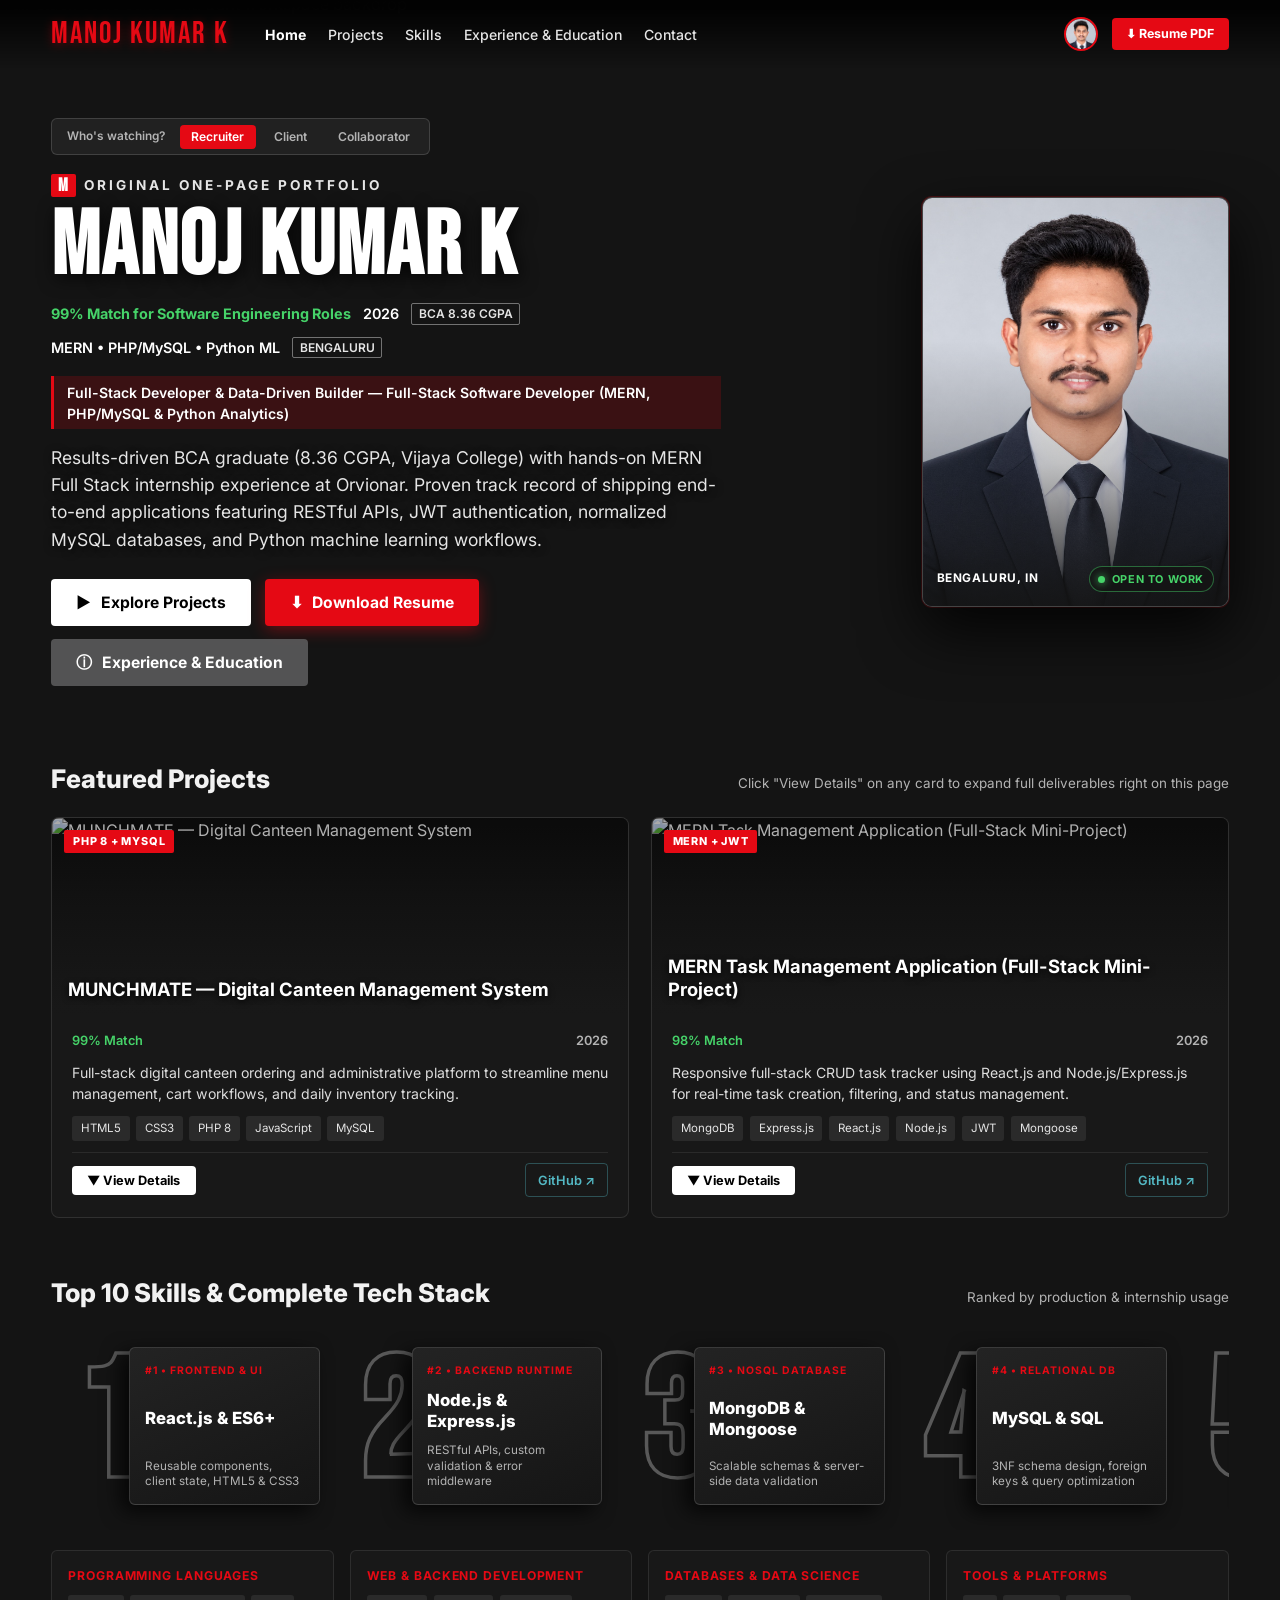
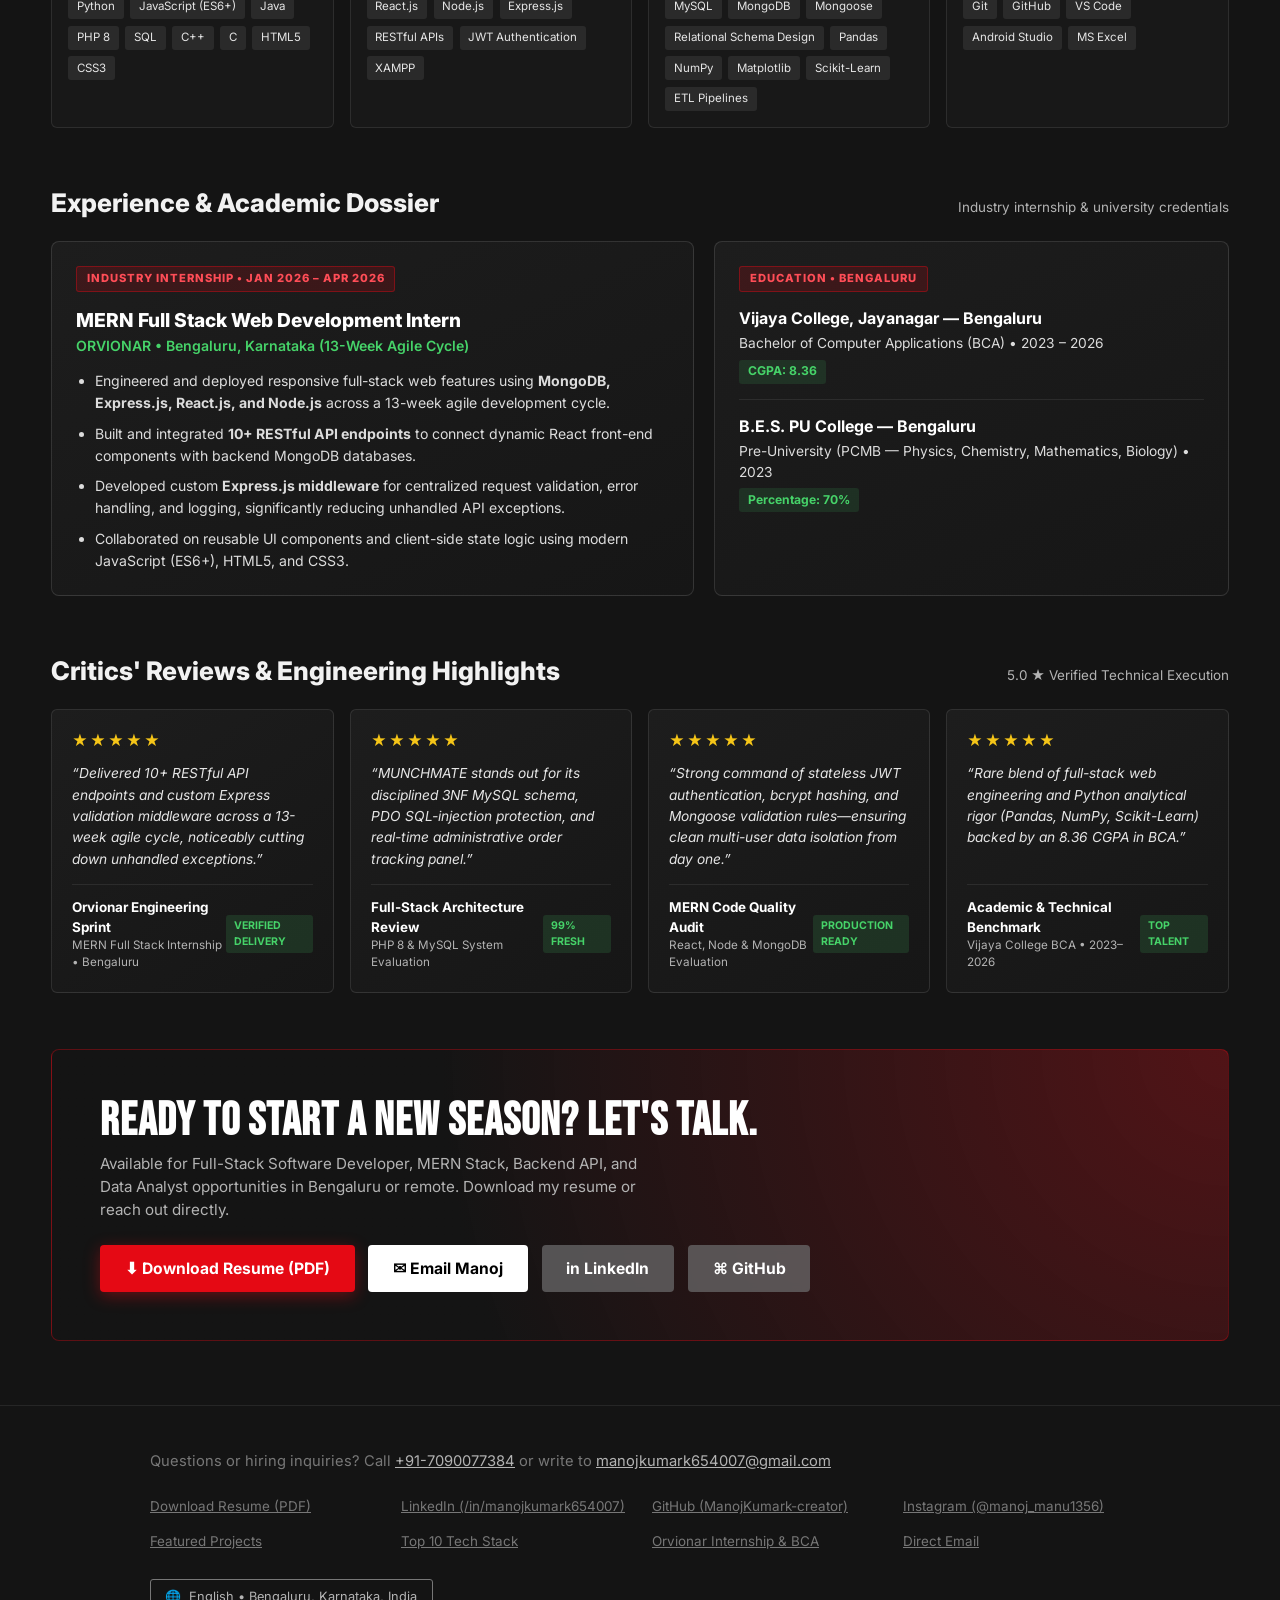
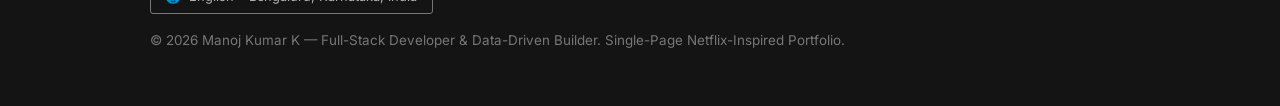
==== commit cffdfdf4: "Update portfolio to single-page layout" ====
--- a/index.html
+++ b/index.html
@@ -4,7 +4,7 @@
   <meta charset="UTF-8" />
   <meta name="viewport" content="width=device-width, initial-scale=1.0" />
   <title>MANOJ KUMAR K — Full-Stack Developer & Data-Driven Builder</title>
-  <meta name="description" content="Netflix-inspired interactive portfolio of Manoj Kumar K — Full-Stack Software Developer specializing in MERN stack, PHP/MySQL, and Python Data Analytics." />
+  <meta name="description" content="Single-page Netflix-inspired portfolio of Manoj Kumar K — Full-Stack Software Developer specializing in MERN stack, PHP/MySQL, and Python Data Analytics." />
   
   <!-- Google Fonts: Bebas Neue (Netflix-style Display) & Inter (Clean UI) -->
   <link rel="preconnect" href="https://fonts.googleapis.com" />
@@ -19,7 +19,6 @@
       --bg-primary: #141414;
       --bg-card: #181818;
       --bg-card-hover: #222222;
-      --bg-modal: #181818;
       --accent-red: #E50914;
       --accent-red-hover: #f40612;
       --text-primary: #FFFFFF;
@@ -79,150 +78,7 @@
     }
 
     /* ==========================================================================
-       2. PROFILE GATE ("WHO'S WATCHING?")
-       ========================================================================== */
-    #profile-gate {
-      position: fixed;
-      inset: 0;
-      z-index: 9999;
-      background-color: var(--bg-primary);
-      display: flex;
-      flex-direction: column;
-      align-items: center;
-      justify-content: center;
-      padding: 2rem;
-      transition: opacity 0.55s ease, transform 0.55s ease, visibility 0.55s;
-    }
-
-    #profile-gate.hidden {
-      opacity: 0;
-      transform: scale(1.06);
-      visibility: hidden;
-      pointer-events: none;
-    }
-
-    .gate-logo {
-      position: absolute;
-      top: 1.5rem;
-      left: 4%;
-      font-family: var(--font-display);
-      font-size: 2.1rem;
-      letter-spacing: 2px;
-      color: var(--accent-red);
-      user-select: none;
-    }
-
-    .gate-creator-pill {
-      display: inline-flex;
-      align-items: center;
-      gap: 0.65rem;
-      background: rgba(255, 255, 255, 0.06);
-      border: 1px solid rgba(255, 255, 255, 0.14);
-      padding: 0.35rem 1rem 0.35rem 0.4rem;
-      border-radius: 999px;
-      margin-bottom: 1.15rem;
-      font-size: 0.82rem;
-      color: #e5e5e5;
-    }
-
-    .gate-creator-pill img {
-      width: 32px;
-      height: 32px;
-      border-radius: 50%;
-      object-fit: cover;
-      object-position: center top;
-      border: 1.5px solid var(--accent-red);
-    }
-
-    .gate-title {
-      font-size: clamp(1.85rem, 4.5vw, 3.25rem);
-      font-weight: 500;
-      margin-bottom: 2.25rem;
-      text-align: center;
-      letter-spacing: -0.5px;
-    }
-
-    .profile-list {
-      display: flex;
-      flex-wrap: wrap;
-      justify-content: center;
-      gap: clamp(1.25rem, 3.5vw, 2.75rem);
-      margin-bottom: 2.75rem;
-    }
-
-    .profile-card {
-      display: flex;
-      flex-direction: column;
-      align-items: center;
-      gap: 0.85rem;
-      width: clamp(110px, 14vw, 156px);
-    }
-
-    .profile-avatar {
-      width: clamp(110px, 14vw, 156px);
-      height: clamp(110px, 14vw, 156px);
-      border-radius: 6px;
-      position: relative;
-      overflow: hidden;
-      border: 3px solid transparent;
-      transition: border-color 0.22s ease, transform 0.22s ease, box-shadow 0.22s ease;
-      display: flex;
-      align-items: center;
-      justify-content: center;
-    }
-
-    .avatar-recruiter {
-      background: linear-gradient(135deg, #0073e6 0%, #003d7a 100%);
-    }
-    .avatar-client {
-      background: linear-gradient(135deg, #e50914 0%, #830309 100%);
-    }
-    .avatar-collaborator {
-      background: linear-gradient(135deg, #e87c03 0%, #8a4800 100%);
-    }
-
-    .profile-avatar svg {
-      width: 66%;
-      height: 66%;
-      filter: drop-shadow(0 4px 10px rgba(0, 0, 0, 0.35));
-    }
-
-    .profile-name {
-      font-size: 1.05rem;
-      color: var(--text-secondary);
-      font-weight: 500;
-      transition: color 0.22s ease;
-    }
-
-    .profile-sub {
-      font-size: 0.75rem;
-      color: var(--text-muted);
-      margin-top: -0.55rem;
-    }
-
-    .profile-card:hover .profile-avatar,
-    .profile-card:focus-visible .profile-avatar {
-      border-color: var(--text-primary);
-      transform: scale(1.05);
-      box-shadow: 0 10px 28px rgba(0, 0, 0, 0.65);
-    }
-
-    .profile-card:hover .profile-name,
-    .profile-card:focus-visible .profile-name {
-      color: var(--text-primary);
-    }
-
-    .gate-badge {
-      border: 1px solid var(--text-muted);
-      color: var(--text-secondary);
-      padding: 0.55rem 1.5rem;
-      font-size: 0.85rem;
-      letter-spacing: 1.5px;
-      text-transform: uppercase;
-    }
-
-    /* ==========================================================================
-       3. TOP NAVIGATION BAR
+       2. TOP NAVIGATION BAR (SINGLE-PAGE ANCHOR JUMPING)
        ========================================================================== */
     .navbar {
       position: fixed;
@@ -235,13 +91,13 @@
       align-items: center;
       justify-content: space-between;
       z-index: 1000;
-      background: linear-gradient(to bottom, rgba(0, 0, 0, 0.86) 10%, rgba(0, 0, 0, 0));
+      background: linear-gradient(to bottom, rgba(0, 0, 0, 0.9) 10%, rgba(0, 0, 0, 0));
       transition: background-color 0.35s ease, box-shadow 0.35s ease;
     }
 
     .navbar.scrolled {
       background-color: #0b0b0b;
-      box-shadow: 0 4px 20px rgba(0, 0, 0, 0.75);
+      box-shadow: 0 4px 20px rgba(0, 0, 0, 0.78);
     }
 
     .nav-left {
@@ -292,40 +148,20 @@
       object-fit: cover;
       object-position: center top;
       border: 2px solid var(--accent-red);
-      cursor: pointer;
-      transition: transform 0.2s ease;
-    }
-
-    .nav-photo-thumb:hover {
-      transform: scale(1.08);
-    }
-
-    .active-profile-btn {
-      display: flex;
-      align-items: center;
-      gap: 0.55rem;
-      background: rgba(255, 255, 255, 0.08);
-      padding: 0.35rem 0.75rem 0.35rem 0.4rem;
+    }
+
+    .nav-resume-chip {
+      background-color: var(--accent-red);
+      color: #fff;
+      font-size: 0.78rem;
+      font-weight: 700;
+      padding: 0.42rem 0.9rem;
       border-radius: 4px;
-      border: 1px solid rgba(255, 255, 255, 0.15);
-      font-size: 0.8rem;
-      font-weight: 500;
-      transition: background 0.2s ease;
-    }
-
-    .active-profile-btn:hover {
-      background: rgba(255, 255, 255, 0.16);
-    }
-
-    .mini-avatar {
-      width: 26px;
-      height: 26px;
-      border-radius: 4px;
-      display: inline-flex;
-      align-items: center;
-      justify-content: center;
-      font-weight: 800;
-      font-size: 0.75rem;
+      transition: background-color 0.2s ease;
+    }
+
+    .nav-resume-chip:hover {
+      background-color: var(--accent-red-hover);
     }
 
     .mobile-menu-btn {
@@ -335,7 +171,7 @@
     }
 
     /* ==========================================================================
-       4. HERO BILLBOARD (WITH INTEGRATED PORTRAIT SPOTLIGHT)
+       3. HERO BILLBOARD (DIRECT ENTRY + INLINE VISITOR VIEW TOGGLE)
        ========================================================================== */
     .hero {
       position: relative;
@@ -344,7 +180,7 @@
       align-items: center;
       justify-content: space-between;
       gap: 2.5rem;
-      padding: calc(var(--nav-height) + 2rem) 4% 6.5rem;
+      padding: calc(var(--nav-height) + 2rem) 4% 5.5rem;
       overflow: hidden;
     }
 
@@ -359,7 +195,7 @@
       height: 100%;
       object-fit: cover;
       object-position: center 25%;
-      filter: brightness(0.42) contrast(1.08);
+      filter: brightness(0.4) contrast(1.08);
       transform: scale(1.02);
       animation: slowZoom 22s ease-in-out infinite alternate;
     }
@@ -372,7 +208,7 @@
     .hero-vignette-left {
       position: absolute;
       inset: 0;
-      background: linear-gradient(77deg, rgba(20, 20, 20, 0.96) 22%, rgba(20, 20, 20, 0.62) 60%, rgba(20, 20, 20, 0.35) 100%);
+      background: linear-gradient(77deg, rgba(20, 20, 20, 0.97) 24%, rgba(20, 20, 20, 0.65) 62%, rgba(20, 20, 20, 0.35) 100%);
     }
 
     .hero-vignette-bottom {
@@ -380,15 +216,189 @@
       left: 0;
       right: 0;
       bottom: 0;
-      height: 220px;
+      height: 200px;
       background: linear-gradient(to top, var(--bg-primary) 14%, rgba(20, 20, 20, 0) 100%);
     }
 
     .hero-content {
       position: relative;
       z-index: 2;
-      max-width: 660px;
+      max-width: 670px;
       flex: 1;
+    }
+
+    .viewer-switcher {
+      display: inline-flex;
+      align-items: center;
+      flex-wrap: wrap;
+      gap: 0.45rem;
+      background: rgba(255, 255, 255, 0.06);
+      border: 1px solid rgba(255, 255, 255, 0.14);
+      padding: 0.35rem 0.5rem;
+      border-radius: 6px;
+      margin-bottom: 1.15rem;
+    }
+
+    .viewer-label {
+      font-size: 0.74rem;
+      color: var(--text-secondary);
+      font-weight: 600;
+      padding: 0 0.45rem;
+    }
+
+    .viewer-pill {
+      font-size: 0.76rem;
+      font-weight: 600;
+      padding: 0.28rem 0.72rem;
+      border-radius: 4px;
+      color: var(--text-secondary);
+      transition: background 0.2s ease, color 0.2s ease;
+    }
+
+    .viewer-pill:hover {
+      color: #fff;
+      background: rgba(255, 255, 255, 0.1);
+    }
+
+    .viewer-pill.active {
+      background: var(--accent-red);
+      color: #fff;
+    }
+
+    .hero-n-series {
+      display: flex;
+      align-items: center;
+      gap: 0.5rem;
+      margin-bottom: 0.5rem;
+      font-size: 0.85rem;
+      font-weight: 700;
+      letter-spacing: 3px;
+      text-transform: uppercase;
+      color: #e5e5e5;
+    }
+
+    .n-badge {
+      background-color: var(--accent-red);
+      color: #fff;
+      font-family: var(--font-display);
+      font-size: 1.15rem;
+      padding: 0 0.42rem;
+      line-height: 1.25;
+      border-radius: 2px;
+      letter-spacing: 1px;
+    }
+
+    .hero-title {
+      font-family: var(--font-display);
+      font-size: clamp(3.3rem, 7vw, 5.6rem);
+      line-height: 0.95;
+      letter-spacing: 2px;
+      margin-bottom: 0.85rem;
+      text-shadow: 2px 4px 18px rgba(0, 0, 0, 0.8);
+    }
+
+    .hero-meta-row {
+      display: flex;
+      flex-wrap: wrap;
+      align-items: center;
+      gap: 0.75rem;
+      margin-bottom: 1.1rem;
+      font-size: 0.9rem;
+      font-weight: 600;
+    }
+
+    .meta-match {
+      color: var(--match-green);
+      font-weight: 700;
+    }
+
+    .meta-box {
+      border: 1px solid rgba(255, 255, 255, 0.4);
+      padding: 0.05rem 0.4rem;
+      font-size: 0.75rem;
+      border-radius: 2px;
+      color: #e5e5e5;
+    }
+
+    .hero-tagline-pill {
+      display: inline-block;
+      background: rgba(229, 9, 20, 0.18);
+      border-left: 3px solid var(--accent-red);
+      padding: 0.35rem 0.8rem;
+      font-size: 0.88rem;
+      font-weight: 600;
+      color: #fff;
+      margin-bottom: 0.9rem;
+    }
+
+    .hero-pitch {
+      font-size: clamp(0.98rem, 1.4vw, 1.1rem);
+      color: #e5e5e5;
+      line-height: 1.55;
+      margin-bottom: 1.65rem;
+      text-shadow: 1px 2px 8px rgba(0, 0, 0, 0.85);
+    }
+
+    .hero-actions {
+      display: flex;
+      flex-wrap: wrap;
+      gap: 0.85rem;
+    }
+
+    .btn-play {
+      display: inline-flex;
+      align-items: center;
+      gap: 0.65rem;
+      background-color: #FFFFFF;
+      color: #000000;
+      font-weight: 700;
+      font-size: 0.98rem;
+      padding: 0.72rem 1.55rem;
+      border-radius: 4px;
+      transition: background-color 0.2s ease, transform 0.15s ease;
+    }
+
+    .btn-play:hover {
+      background-color: rgba(255, 255, 255, 0.82);
+      transform: scale(1.02);
+    }
+
+    .btn-download-resume {
+      display: inline-flex;
+      align-items: center;
+      gap: 0.6rem;
+      background-color: var(--accent-red);
+      color: #FFFFFF;
+      font-weight: 700;
+      font-size: 0.98rem;
+      padding: 0.72rem 1.55rem;
+      border-radius: 4px;
+      box-shadow: 0 4px 16px rgba(229, 9, 20, 0.4);
+      transition: background-color 0.2s ease, transform 0.15s ease;
+    }
+
+    .btn-download-resume:hover {
+      background-color: var(--accent-red-hover);
+      transform: scale(1.02);
+    }
+
+    .btn-info {
+      display: inline-flex;
+      align-items: center;
+      gap: 0.65rem;
+      background-color: rgba(109, 109, 110, 0.72);
+      color: #FFFFFF;
+      font-weight: 700;
+      font-size: 0.98rem;
+      padding: 0.72rem 1.55rem;
+      border-radius: 4px;
+      backdrop-filter: blur(4px);
+      transition: background-color 0.2s ease, transform 0.15s ease;
+    }
+
+    .btn-info:hover {
+      background-color: rgba(109, 109, 110, 0.45);
+      transform: scale(1.02);
     }
 
     /* Right-Side Portrait Spotlight Card */
@@ -396,19 +406,13 @@
       position: relative;
       z-index: 2;
       flex-shrink: 0;
-      width: clamp(230px, 24vw, 330px);
+      width: clamp(230px, 24vw, 320px);
       aspect-ratio: 3 / 4;
       border-radius: 10px;
       overflow: hidden;
       border: 1px solid rgba(255, 255, 255, 0.18);
       box-shadow: 0 24px 60px rgba(0, 0, 0, 0.85), 0 0 0 1px rgba(229, 9, 20, 0.25);
       background: #1b1b1b;
-      transition: transform 0.35s var(--transition-smooth), box-shadow 0.35s ease;
-    }
-
-    .hero-portrait-stage:hover {
-      transform: translateY(-6px) scale(1.02);
-      box-shadow: 0 30px 70px rgba(0, 0, 0, 0.95), 0 0 25px rgba(229, 9, 20, 0.35);
     }
 
     .hero-portrait-stage img {
@@ -416,7 +420,6 @@
       height: 100%;
       object-fit: cover;
       object-position: center top;
-      filter: contrast(1.04) brightness(0.96);
     }
 
     .hero-portrait-fade {
@@ -466,275 +469,77 @@
       box-shadow: 0 0 8px var(--match-green);
     }
 
-    .hero-n-series {
-      display: inline-flex;
-      align-items: center;
-      gap: 0.5rem;
-      margin-bottom: 0.65rem;
-      font-size: 0.85rem;
-      font-weight: 700;
-      letter-spacing: 3px;
-      text-transform: uppercase;
-      color: #e5e5e5;
-    }
-
-    .n-badge {
-      background-color: var(--accent-red);
-      color: #fff;
-      font-family: var(--font-display);
-      font-size: 1.15rem;
-      padding: 0 0.42rem;
-      line-height: 1.25;
-      border-radius: 2px;
-      letter-spacing: 1px;
-    }
-
-    .hero-title {
-      font-family: var(--font-display);
-      font-size: clamp(3.3rem, 7vw, 5.6rem);
-      line-height: 0.95;
-      letter-spacing: 2px;
-      margin-bottom: 0.85rem;
-      text-shadow: 2px 4px 18px rgba(0, 0, 0, 0.8);
-    }
-
-    .hero-meta-row {
-      display: flex;
-      flex-wrap: wrap;
-      align-items: center;
-      gap: 0.75rem;
-      margin-bottom: 1.1rem;
-      font-size: 0.9rem;
-      font-weight: 600;
-    }
-
-    .meta-match {
-      color: var(--match-green);
-      font-weight: 700;
-    }
-
-    .meta-box {
-      border: 1px solid rgba(255, 255, 255, 0.4);
-      padding: 0.05rem 0.4rem;
-      font-size: 0.75rem;
-      border-radius: 2px;
-      color: #e5e5e5;
-    }
-
-    .hero-tagline-pill {
-      display: inline-block;
-      background: rgba(229, 9, 20, 0.18);
-      border-left: 3px solid var(--accent-red);
-      padding: 0.35rem 0.8rem;
-      font-size: 0.88rem;
-      font-weight: 600;
-      color: #fff;
-      margin-bottom: 0.9rem;
-    }
-
-    .hero-pitch {
-      font-size: clamp(0.98rem, 1.4vw, 1.1rem);
-      color: #e5e5e5;
-      line-height: 1.55;
-      margin-bottom: 1.65rem;
-      text-shadow: 1px 2px 8px rgba(0, 0, 0, 0.85);
-      display: -webkit-box;
-      -webkit-line-clamp: 3;
-      -webkit-box-orient: vertical;
-      overflow: hidden;
-    }
-
-    .hero-actions {
-      display: flex;
-      flex-wrap: wrap;
-      gap: 0.85rem;
-    }
-
-    .btn-play {
-      display: inline-flex;
-      align-items: center;
-      gap: 0.65rem;
-      background-color: #FFFFFF;
-      color: #000000;
-      font-weight: 700;
-      font-size: 0.98rem;
-      padding: 0.72rem 1.55rem;
-      border-radius: 4px;
-      transition: background-color 0.2s ease, transform 0.15s ease;
-    }
-
-    .btn-play:hover {
-      background-color: rgba(255, 255, 255, 0.82);
-      transform: scale(1.02);
-    }
-
-    .btn-download-resume {
-      display: inline-flex;
-      align-items: center;
-      gap: 0.6rem;
-      background-color: var(--accent-red);
-      color: #FFFFFF;
-      font-weight: 700;
-      font-size: 0.98rem;
-      padding: 0.72rem 1.55rem;
-      border-radius: 4px;
-      box-shadow: 0 4px 16px rgba(229, 9, 20, 0.4);
-      transition: background-color 0.2s ease, transform 0.15s ease;
-    }
-
-    .btn-download-resume:hover {
-      background-color: var(--accent-red-hover);
-      transform: scale(1.02);
-    }
-
-    .btn-info {
-      display: inline-flex;
-      align-items: center;
-      gap: 0.65rem;
-      background-color: rgba(109, 109, 110, 0.72);
-      color: #FFFFFF;
-      font-weight: 700;
-      font-size: 0.98rem;
-      padding: 0.72rem 1.55rem;
-      border-radius: 4px;
-      backdrop-filter: blur(4px);
-      transition: background-color 0.2s ease, transform 0.15s ease;
-    }
-
-    .btn-info:hover {
-      background-color: rgba(109, 109, 110, 0.45);
-      transform: scale(1.02);
-    }
-
     /* ==========================================================================
-       5. CONTENT ROWS & HORIZONTAL CAROUSELS
+       4. SINGLE-PAGE SECTIONS & INLINE EXPANDABLE CARDS
        ========================================================================== */
-    .main-rows {
+    .main-sections {
       position: relative;
       z-index: 5;
-      margin-top: -3.5rem;
+      margin-top: -2rem;
       display: flex;
       flex-direction: column;
-      gap: 2.75rem;
-      padding-bottom: 4rem;
-    }
-
-    .content-row {
-      position: relative;
-      padding: 0 4%;
-    }
-
-    .row-header {
-      display: flex;
+      gap: 3.5rem;
+      padding: 0 4% 4rem;
+    }
+
+    .section-block {
+      scroll-margin-top: calc(var(--nav-height) + 1.25rem);
+    }
+
+    .section-header {
+      display: flex;
+      flex-wrap: wrap;
       align-items: baseline;
       justify-content: space-between;
-      margin-bottom: 0.85rem;
-    }
-
-    .row-title {
-      font-size: clamp(1.15rem, 1.8vw, 1.48rem);
-      font-weight: 700;
-      color: #e5e5e5;
+      gap: 0.5rem;
+      margin-bottom: 1.15rem;
+    }
+
+    .section-title {
+      font-size: clamp(1.25rem, 2vw, 1.65rem);
+      font-weight: 800;
+      color: #f2f2f2;
       display: flex;
       align-items: center;
       gap: 0.6rem;
     }
 
-    .row-explore {
-      font-size: 0.8rem;
-      color: #54b9c5;
-      font-weight: 600;
-      opacity: 0;
-      transform: translateX(-6px);
-      transition: opacity 0.25s ease, transform 0.25s ease;
-    }
-
-    .content-row:hover .row-explore {
-      opacity: 1;
-      transform: translateX(0);
-    }
-
-    .carousel-wrapper {
-      position: relative;
-    }
-
-    .carousel-track {
-      display: flex;
-      gap: 0.75rem;
-      overflow-x: auto;
-      scroll-behavior: smooth;
-      scroll-snap-type: x mandatory;
-      padding: 0.75rem 0 1.25rem;
-      scrollbar-width: none;
-      -ms-overflow-style: none;
-    }
-
-    .carousel-track::-webkit-scrollbar {
-      display: none;
-    }
-
-    .carousel-arrow {
-      position: absolute;
-      top: 0.75rem;
-      bottom: 1.25rem;
-      width: 46px;
-      background: rgba(20, 20, 20, 0.72);
-      color: #fff;
-      font-size: 1.75rem;
-      display: flex;
-      align-items: center;
-      justify-content: center;
-      z-index: 20;
-      opacity: 0;
-      transition: opacity 0.25s ease, background 0.2s ease, transform 0.2s ease;
-      border-radius: 4px;
-    }
-
-    .carousel-wrapper:hover .carousel-arrow,
-    .carousel-arrow:focus-visible {
-      opacity: 1;
-    }
-
-    .carousel-arrow:hover {
-      background: rgba(20, 20, 20, 0.92);
-      color: var(--accent-red);
-    }
-
-    .carousel-arrow.prev {
-      left: -12px;
-    }
-
-    .carousel-arrow.next {
-      right: -12px;
-    }
-
-    /* ==========================================================================
-       6. PROJECT & MILESTONE CARDS WITH NETFLIX HOVER EXPANSION
-       ========================================================================== */
-    .media-card {
-      flex: 0 0 clamp(245px, 22vw, 310px);
-      scroll-snap-align: start;
+    .section-subtitle {
+      font-size: 0.84rem;
+      color: var(--text-secondary);
+    }
+
+    /* Balanced 2-Column Grid for the 2 Resume Projects */
+    .projects-grid {
+      display: grid;
+      grid-template-columns: repeat(auto-fit, minmax(320px, 1fr));
+      gap: 1.35rem;
+      align-items: start;
+    }
+
+    .project-card {
       background-color: var(--bg-card);
-      border-radius: 6px;
+      border-radius: 8px;
       overflow: hidden;
-      position: relative;
-      border: 1px solid rgba(255, 255, 255, 0.08);
-      transition: transform 0.32s var(--transition-smooth), box-shadow 0.32s ease, border-color 0.32s ease, z-index 0s;
-      cursor: pointer;
-    }
-
-    .media-card:hover,
-    .media-card:focus-within {
-      transform: scale(1.06) translateY(-6px);
-      z-index: 15;
-      box-shadow: 0 14px 34px rgba(0, 0, 0, 0.85);
+      border: 1px solid rgba(255, 255, 255, 0.1);
+      transition: transform 0.28s var(--transition-smooth), border-color 0.28s ease, box-shadow 0.28s ease;
+    }
+
+    .project-card:hover {
+      transform: translateY(-4px);
       border-color: rgba(255, 255, 255, 0.28);
+      box-shadow: 0 14px 32px rgba(0, 0, 0, 0.8);
       background-color: var(--bg-card-hover);
+    }
+
+    .project-card.expanded {
+      border-color: var(--accent-red);
+      box-shadow: 0 16px 38px rgba(229, 9, 20, 0.18);
     }
 
     .card-thumb {
       position: relative;
-      height: 158px;
+      height: 195px;
       overflow: hidden;
       background: #101010;
     }
@@ -746,8 +551,8 @@
       transition: transform 0.45s ease;
     }
 
-    .media-card:hover .card-thumb img {
-      transform: scale(1.08);
+    .project-card:hover .card-thumb img {
+      transform: scale(1.06);
     }
 
     .card-thumb-overlay {
@@ -758,41 +563,41 @@
 
     .card-top-badge {
       position: absolute;
-      top: 10px;
-      left: 10px;
+      top: 12px;
+      left: 12px;
       background: var(--accent-red);
       color: #fff;
-      font-size: 0.66rem;
+      font-size: 0.68rem;
       font-weight: 800;
       letter-spacing: 0.8px;
-      padding: 0.2rem 0.5rem;
+      padding: 0.22rem 0.55rem;
       border-radius: 2px;
       text-transform: uppercase;
     }
 
     .card-title-overlay {
       position: absolute;
-      bottom: 10px;
-      left: 12px;
-      right: 12px;
+      bottom: 12px;
+      left: 16px;
+      right: 16px;
       font-weight: 700;
-      font-size: 1rem;
+      font-size: 1.15rem;
       line-height: 1.25;
       text-shadow: 0 2px 6px rgba(0, 0, 0, 0.9);
     }
 
     .card-body {
-      padding: 0.85rem 0.95rem 1rem;
+      padding: 1.15rem 1.25rem 1.25rem;
       display: flex;
       flex-direction: column;
-      gap: 0.55rem;
+      gap: 0.7rem;
     }
 
     .card-meta {
       display: flex;
       align-items: center;
       justify-content: space-between;
-      font-size: 0.76rem;
+      font-size: 0.8rem;
       font-weight: 600;
     }
 
@@ -805,124 +610,172 @@
     }
 
     .card-desc {
+      font-size: 0.88rem;
+      color: #dcdcdc;
+      line-height: 1.55;
+    }
+
+    .card-tags {
+      display: flex;
+      flex-wrap: wrap;
+      gap: 0.4rem;
+    }
+
+    .tag-pill {
+      font-size: 0.72rem;
+      color: #e5e5e5;
+      background: rgba(255, 255, 255, 0.08);
+      padding: 0.22rem 0.55rem;
+      border-radius: 3px;
+    }
+
+    .card-inline-details {
+      display: none;
+      margin-top: 0.5rem;
+      padding-top: 0.85rem;
+      border-top: 1px solid rgba(255, 255, 255, 0.12);
+      animation: fadeSlideDown 0.25s ease;
+    }
+
+    .project-card.expanded .card-inline-details {
+      display: block;
+    }
+
+    @keyframes fadeSlideDown {
+      from { opacity: 0; transform: translateY(-6px); }
+      to { opacity: 1; transform: translateY(0); }
+    }
+
+    .inline-results-title {
+      font-size: 0.72rem;
+      text-transform: uppercase;
+      letter-spacing: 0.8px;
+      color: var(--match-green);
+      font-weight: 700;
+      margin-bottom: 0.45rem;
+    }
+
+    .inline-results-list {
+      padding-left: 1.1rem;
+      font-size: 0.84rem;
+      color: #e5e5e5;
+      display: flex;
+      flex-direction: column;
+      gap: 0.45rem;
+      margin-bottom: 0.85rem;
+    }
+
+    .inline-stack-note {
       font-size: 0.8rem;
       color: var(--text-secondary);
-      line-height: 1.42;
-      display: -webkit-box;
-      -webkit-line-clamp: 2;
-      -webkit-box-orient: vertical;
-      overflow: hidden;
-    }
-
-    .card-tags {
-      display: flex;
-      flex-wrap: wrap;
-      gap: 0.35rem;
-    }
-
-    .tag-pill {
-      font-size: 0.68rem;
-      color: #dcdcdc;
-      background: rgba(255, 255, 255, 0.08);
-      padding: 0.16rem 0.48rem;
-      border-radius: 3px;
-    }
-
-    .card-hover-cta {
-      margin-top: 0.25rem;
+      background: rgba(255, 255, 255, 0.04);
+      padding: 0.55rem 0.7rem;
+      border-radius: 4px;
+      margin-bottom: 0.85rem;
+    }
+
+    .card-actions-row {
       display: flex;
       align-items: center;
       justify-content: space-between;
-      padding-top: 0.55rem;
+      gap: 0.5rem;
+      padding-top: 0.65rem;
       border-top: 1px solid rgba(255, 255, 255, 0.08);
-      opacity: 0.85;
-      transition: opacity 0.2s ease;
-    }
-
-    .media-card:hover .card-hover-cta {
-      opacity: 1;
-    }
-
-    .btn-view-project {
+    }
+
+    .btn-expand-inline {
       background-color: #fff;
       color: #000;
-      font-size: 0.76rem;
+      font-size: 0.8rem;
       font-weight: 700;
-      padding: 0.36rem 0.85rem;
-      border-radius: 3px;
+      padding: 0.45rem 0.95rem;
+      border-radius: 4px;
       display: inline-flex;
       align-items: center;
       gap: 0.35rem;
-      transition: background 0.2s ease;
-    }
-
-    .btn-view-project:hover {
+      transition: background 0.2s ease, color 0.2s ease;
+    }
+
+    .btn-expand-inline:hover {
       background-color: var(--accent-red);
       color: #fff;
     }
 
-    .btn-circle-icon {
-      width: 28px;
-      height: 28px;
-      border-radius: 50%;
-      border: 1.5px solid rgba(255, 255, 255, 0.5);
-      display: inline-flex;
+    .btn-repo-link {
+      font-size: 0.8rem;
+      font-weight: 600;
+      color: #54b9c5;
+      padding: 0.4rem 0.75rem;
+      border-radius: 4px;
+      border: 1px solid rgba(84, 185, 197, 0.35);
+      transition: background 0.2s ease;
+    }
+
+    .btn-repo-link:hover {
+      background: rgba(84, 185, 197, 0.14);
+    }
+
+    /* ==========================================================================
+       5. TOP 10 SKILLS (HORIZONTAL CAROUSEL WITH OUTLINED NUMBERS 1-10)
+       ========================================================================== */
+    .carousel-wrapper {
+      position: relative;
+    }
+
+    .carousel-track {
+      display: flex;
+      gap: 0.85rem;
+      overflow-x: auto;
+      scroll-behavior: smooth;
+      scroll-snap-type: x mandatory;
+      padding: 0.5rem 0 1rem;
+      scrollbar-width: none;
+    }
+
+    .carousel-track::-webkit-scrollbar {
+      display: none;
+    }
+
+    .carousel-arrow {
+      position: absolute;
+      top: 0.5rem;
+      bottom: 1rem;
+      width: 44px;
+      background: rgba(20, 20, 20, 0.78);
+      color: #fff;
+      font-size: 1.75rem;
+      display: flex;
       align-items: center;
       justify-content: center;
-      font-size: 0.8rem;
-      transition: border-color 0.2s ease, background 0.2s ease;
-    }
-
-    .btn-circle-icon:hover {
-      border-color: #fff;
-      background: rgba(255, 255, 255, 0.15);
-    }
-
-    /* ==========================================================================
-       7. CONTINUE WATCHING (PROGRESS BARS)
-       ========================================================================== */
-    .progress-wrapper {
-      margin-top: 0.15rem;
-    }
-
-    .progress-label {
-      display: flex;
-      justify-content: space-between;
-      font-size: 0.7rem;
-      color: var(--text-secondary);
-      margin-bottom: 0.3rem;
-    }
-
-    .progress-track {
-      width: 100%;
-      height: 4px;
-      background: rgba(255, 255, 255, 0.2);
-      border-radius: 2px;
-      overflow: hidden;
-    }
-
-    .progress-fill {
-      height: 100%;
-      background-color: var(--accent-red);
-      border-radius: 2px;
-    }
-
-    /* ==========================================================================
-       8. TOP 10 SKILLS (OUTLINED GIANT NUMBERS 1-10)
-       ========================================================================== */
+      z-index: 20;
+      opacity: 0;
+      transition: opacity 0.25s ease, color 0.2s ease;
+      border-radius: 4px;
+    }
+
+    .carousel-wrapper:hover .carousel-arrow {
+      opacity: 1;
+    }
+
+    .carousel-arrow:hover {
+      color: var(--accent-red);
+    }
+
+    .carousel-arrow.prev { left: -10px; }
+    .carousel-arrow.next { right: -10px; }
+
     .top10-card {
-      flex: 0 0 clamp(235px, 21vw, 285px);
+      flex: 0 0 clamp(240px, 21vw, 290px);
       scroll-snap-align: start;
       display: flex;
       align-items: center;
       position: relative;
       height: 175px;
-      cursor: pointer;
       transition: transform 0.3s var(--transition-smooth);
     }
 
     .top10-card:hover {
-      transform: scale(1.06);
+      transform: scale(1.05);
       z-index: 12;
     }
 
@@ -987,11 +840,126 @@
     }
 
     /* ==========================================================================
-       9. CRITICS' REVIEWS (TESTIMONIALS & HIGHLIGHTS)
+       6. EXPERIENCE & EDUCATION DOSSIER (ON-PAGE TIMELINE CARDS)
        ========================================================================== */
+    .dossier-grid {
+      display: grid;
+      grid-template-columns: 1.25fr 1fr;
+      gap: 1.25rem;
+    }
+
+    .dossier-card {
+      background: linear-gradient(155deg, #1d1d1d 0%, #161616 100%);
+      border: 1px solid rgba(255, 255, 255, 0.12);
+      border-radius: 8px;
+      padding: 1.5rem;
+      display: flex;
+      flex-direction: column;
+      gap: 0.9rem;
+    }
+
+    .dossier-badge {
+      display: inline-block;
+      align-self: flex-start;
+      background: rgba(229, 9, 20, 0.16);
+      color: #ff4d57;
+      border: 1px solid rgba(229, 9, 20, 0.4);
+      font-size: 0.7rem;
+      font-weight: 800;
+      letter-spacing: 1px;
+      padding: 0.22rem 0.6rem;
+      border-radius: 3px;
+      text-transform: uppercase;
+    }
+
+    .dossier-role {
+      font-size: 1.2rem;
+      font-weight: 800;
+      color: #fff;
+    }
+
+    .dossier-org {
+      font-size: 0.88rem;
+      color: var(--match-green);
+      font-weight: 600;
+    }
+
+    .dossier-list {
+      padding-left: 1.15rem;
+      display: flex;
+      flex-direction: column;
+      gap: 0.55rem;
+      font-size: 0.88rem;
+      color: #dcdcdc;
+      line-height: 1.55;
+    }
+
+    .edu-item {
+      padding-bottom: 0.95rem;
+      border-bottom: 1px solid rgba(255, 255, 255, 0.08);
+    }
+
+    .edu-item:last-child {
+      border-bottom: none;
+      padding-bottom: 0;
+    }
+
+    .edu-school {
+      font-weight: 700;
+      font-size: 1rem;
+      color: #fff;
+    }
+
+    .edu-degree {
+      font-size: 0.86rem;
+      color: #dcdcdc;
+      margin-top: 0.2rem;
+    }
+
+    .edu-score {
+      display: inline-block;
+      margin-top: 0.35rem;
+      font-size: 0.76rem;
+      font-weight: 700;
+      color: var(--match-green);
+      background: rgba(70, 211, 105, 0.12);
+      padding: 0.18rem 0.55rem;
+      border-radius: 3px;
+    }
+
+    .skill-matrix-grid {
+      display: grid;
+      grid-template-columns: repeat(auto-fit, minmax(220px, 1fr));
+      gap: 1rem;
+      margin-top: 1.25rem;
+    }
+
+    .skill-group-box {
+      background: #181818;
+      border: 1px solid rgba(255, 255, 255, 0.09);
+      border-radius: 6px;
+      padding: 1rem;
+    }
+
+    .skill-group-title {
+      font-size: 0.76rem;
+      text-transform: uppercase;
+      letter-spacing: 0.9px;
+      color: var(--accent-red);
+      font-weight: 700;
+      margin-bottom: 0.6rem;
+    }
+
+    /* ==========================================================================
+       7. CRITICS' REVIEWS & CONTACT CTA + FOOTER
+       ========================================================================== */
+    .reviews-grid {
+      display: grid;
+      grid-template-columns: repeat(auto-fit, minmax(260px, 1fr));
+      gap: 1rem;
+    }
+
     .review-card {
-      flex: 0 0 clamp(280px, 27vw, 360px);
-      scroll-snap-align: start;
       background: linear-gradient(145deg, #1d1d1d 0%, #161616 100%);
       border: 1px solid rgba(255, 255, 255, 0.1);
       border-radius: 6px;
@@ -1000,12 +968,6 @@
       flex-direction: column;
       justify-content: space-between;
       gap: 0.85rem;
-      transition: transform 0.28s ease, border-color 0.28s ease;
-    }
-
-    .review-card:hover {
-      transform: translateY(-5px);
-      border-color: rgba(229, 9, 20, 0.55);
     }
 
     .review-stars {
@@ -1015,7 +977,7 @@
     }
 
     .review-quote {
-      font-size: 0.88rem;
+      font-size: 0.86rem;
       color: #e5e5e5;
       font-style: italic;
       line-height: 1.55;
@@ -1031,227 +993,25 @@
 
     .author-name {
       font-weight: 700;
-      font-size: 0.85rem;
+      font-size: 0.84rem;
     }
 
     .author-role {
-      font-size: 0.74rem;
+      font-size: 0.73rem;
       color: var(--text-secondary);
     }
 
     .certified-fresh {
       background: rgba(70, 211, 105, 0.14);
       color: var(--match-green);
-      font-size: 0.68rem;
+      font-size: 0.66rem;
       font-weight: 700;
       padding: 0.2rem 0.5rem;
       border-radius: 3px;
     }
 
-    /* ==========================================================================
-       10. NETFLIX DETAIL MODAL
-       ========================================================================== */
-    .modal-backdrop {
-      position: fixed;
-      inset: 0;
-      z-index: 5000;
-      background: rgba(0, 0, 0, 0.78);
-      backdrop-filter: blur(4px);
-      display: flex;
-      align-items: flex-start;
-      justify-content: center;
-      padding: 2.5rem 1rem;
-      overflow-y: auto;
-      opacity: 0;
-      visibility: hidden;
-      transition: opacity 0.28s ease, visibility 0.28s ease;
-    }
-
-    .modal-backdrop.open {
-      opacity: 1;
-      visibility: visible;
-    }
-
-    .modal-dialog {
-      background-color: var(--bg-modal);
-      width: 100%;
-      max-width: 820px;
-      border-radius: 10px;
-      overflow: hidden;
-      position: relative;
-      box-shadow: 0 24px 60px rgba(0, 0, 0, 0.95);
-      border: 1px solid rgba(255, 255, 255, 0.14);
-      transform: scale(0.94) translateY(18px);
-      transition: transform 0.3s var(--transition-smooth);
-    }
-
-    .modal-backdrop.open .modal-dialog {
-      transform: scale(1) translateY(0);
-    }
-
-    .modal-close {
-      position: absolute;
-      top: 14px;
-      right: 14px;
-      z-index: 20;
-      width: 36px;
-      height: 36px;
-      border-radius: 50%;
-      background: #181818;
-      color: #fff;
-      font-size: 1.25rem;
-      display: flex;
-      align-items: center;
-      justify-content: center;
-      border: 1px solid rgba(255, 255, 255, 0.2);
-      transition: background 0.2s ease, transform 0.2s ease;
-    }
-
-    .modal-close:hover {
-      background: var(--accent-red);
-      transform: rotate(90deg);
-    }
-
-    .modal-banner {
-      position: relative;
-      height: 310px;
-      background: #0e0e0e;
-    }
-
-    .modal-banner img {
-      width: 100%;
-      height: 100%;
-      object-fit: cover;
-      object-position: center 20%;
-    }
-
-    .modal-banner-gradient {
-      position: absolute;
-      inset: 0;
-      background: linear-gradient(to top, var(--bg-modal) 6%, rgba(24, 24, 24, 0.35) 55%, rgba(0, 0, 0, 0.3) 100%);
-    }
-
-    .modal-banner-content {
-      position: absolute;
-      bottom: 20px;
-      left: 28px;
-      right: 28px;
-    }
-
-    .modal-title {
-      font-family: var(--font-display);
-      font-size: clamp(2rem, 4vw, 3rem);
-      letter-spacing: 1px;
-      line-height: 1;
-      margin-bottom: 0.85rem;
-    }
-
-    .modal-cta-row {
-      display: flex;
-      flex-wrap: wrap;
-      gap: 0.75rem;
-    }
-
-    .modal-body {
-      padding: 1.25rem 28px 2rem;
-      display: grid;
-      grid-template-columns: 1.65fr 1fr;
-      gap: 1.75rem;
-    }
-
-    .modal-meta {
-      display: flex;
-      flex-wrap: wrap;
-      align-items: center;
-      gap: 0.65rem;
-      font-size: 0.85rem;
-      font-weight: 600;
-      margin-bottom: 0.9rem;
-    }
-
-    .modal-desc {
-      font-size: 0.94rem;
-      color: #e5e5e5;
-      line-height: 1.65;
-      margin-bottom: 1.15rem;
-    }
-
-    .modal-results-box {
-      background: rgba(70, 211, 105, 0.08);
-      border-left: 3px solid var(--match-green);
-      padding: 0.85rem 1rem;
-      border-radius: 4px;
-      margin-bottom: 1.25rem;
-    }
-
-    .modal-results-title {
-      font-size: 0.75rem;
-      text-transform: uppercase;
-      letter-spacing: 1px;
-      color: var(--match-green);
-      font-weight: 700;
-      margin-bottom: 0.35rem;
-    }
-
-    .modal-results-list {
-      padding-left: 1.1rem;
-      font-size: 0.86rem;
-      color: #e5e5e5;
-      display: flex;
-      flex-direction: column;
-      gap: 0.35rem;
-    }
-
-    .modal-sidebar {
-      display: flex;
-      flex-direction: column;
-      gap: 1rem;
-      font-size: 0.84rem;
-    }
-
-    .sidebar-label {
-      color: var(--text-muted);
-      font-weight: 600;
-    }
-
-    .sidebar-value {
-      color: #e5e5e5;
-      margin-top: 0.2rem;
-      line-height: 1.45;
-    }
-
-    .modal-gallery {
-      grid-column: 1 / -1;
-      border-top: 1px solid rgba(255, 255, 255, 0.1);
-      padding-top: 1.15rem;
-    }
-
-    .gallery-title {
-      font-size: 0.95rem;
-      font-weight: 700;
-      margin-bottom: 0.75rem;
-    }
-
-    .gallery-grid {
-      display: grid;
-      grid-template-columns: repeat(2, 1fr);
-      gap: 0.85rem;
-    }
-
-    .gallery-grid img {
-      width: 100%;
-      height: 150px;
-      object-fit: cover;
-      border-radius: 6px;
-      border: 1px solid rgba(255, 255, 255, 0.12);
-    }
-
-    /* ==========================================================================
-       11. CONTACT CTA BANNER & NETFLIX FOOTER
-       ========================================================================== */
     .contact-cta-section {
-      margin: 1rem 4% 3.5rem;
-      padding: clamp(2rem, 4vw, 3.25rem);
+      padding: clamp(2rem, 4vw, 3rem);
       border-radius: 8px;
       background: radial-gradient(circle at top right, rgba(229, 9, 20, 0.28), rgba(20, 20, 20, 0.95) 65%), #181818;
       border: 1px solid rgba(229, 9, 20, 0.35);
@@ -1272,7 +1032,7 @@
 
     .cta-sub {
       color: var(--text-secondary);
-      font-size: 0.96rem;
+      font-size: 0.95rem;
       max-width: 560px;
     }
 
@@ -1282,27 +1042,9 @@
       gap: 0.85rem;
     }
 
-    .btn-red-cta {
-      background-color: var(--accent-red);
-      color: #fff;
-      font-weight: 700;
-      font-size: 0.96rem;
-      padding: 0.82rem 1.65rem;
-      border-radius: 4px;
-      display: inline-flex;
-      align-items: center;
-      gap: 0.5rem;
-      transition: background-color 0.2s ease, transform 0.15s ease;
-    }
-
-    .btn-red-cta:hover {
-      background-color: var(--accent-red-hover);
-      transform: translateY(-2px);
-    }
-
     .netflix-footer {
       border-top: 1px solid rgba(255, 255, 255, 0.08);
-      padding: 3rem 4% 3.5rem;
+      padding: 2.75rem 4% 3.5rem;
       color: var(--text-muted);
       font-size: 0.84rem;
     }
@@ -1320,10 +1062,6 @@
     .footer-call a {
       text-decoration: underline;
       color: var(--text-secondary);
-    }
-
-    .footer-call a:hover {
-      color: #fff;
     }
 
     .footer-links-grid {
@@ -1337,7 +1075,6 @@
     .footer-links-grid a {
       text-decoration: underline;
       color: var(--text-muted);
-      transition: color 0.2s ease;
     }
 
     .footer-links-grid a:hover {
@@ -1352,17 +1089,12 @@
       padding: 0.45rem 0.9rem;
       border-radius: 3px;
       color: var(--text-secondary);
-      margin-bottom: 1.1rem;
+      margin-bottom: 1rem;
       font-size: 0.8rem;
     }
 
-    .footer-copyright {
-      font-size: 0.78rem;
-      color: var(--text-muted);
-    }
-
     /* ==========================================================================
-       12. RESPONSIVE BREAKPOINTS
+       8. RESPONSIVE BREAKPOINTS
        ========================================================================== */
     @media (max-width: 920px) {
       .hero {
@@ -1373,7 +1105,7 @@
       }
 
       .hero-portrait-stage {
-        width: 170px;
+        width: 165px;
         aspect-ratio: 1 / 1;
         border-radius: 50%;
         border: 3px solid var(--accent-red);
@@ -1381,6 +1113,10 @@
 
       .hero-portrait-caption {
         display: none;
+      }
+
+      .dossier-grid {
+        grid-template-columns: 1fr;
       }
     }
 
@@ -1406,91 +1142,21 @@
         display: inline-block;
       }
 
-      .modal-body {
-        grid-template-columns: 1fr;
-      }
-
       .footer-links-grid {
         grid-template-columns: repeat(2, 1fr);
       }
     }
 
     @media (max-width: 560px) {
-      .carousel-arrow {
-        display: none;
-      }
-
-      .gallery-grid {
-        grid-template-columns: 1fr;
-      }
-
-      .footer-links-grid {
-        grid-template-columns: 1fr;
-      }
+      .carousel-arrow { display: none; }
+      .footer-links-grid { grid-template-columns: 1fr; }
     }
   </style>
 </head>
 <body>
 
   <!-- ========================================================================
-       1. PROFILE SCREEN ("WHO'S WATCHING?")
-       ======================================================================== -->
-  <section id="profile-gate" aria-label="Visitor Profile Selection">
-    <div class="gate-logo">MANOJ KUMAR K</div>
-
-    <div class="gate-creator-pill">
-      <img src="Manoj123.jpeg" alt="Manoj Kumar K portrait" />
-      <span>MANOJ KUMAR K • Portfolio</span>
-    </div>
-
-    <h1 class="gate-title">Who's watching?</h1>
-
-    <div class="profile-list" role="list">
-      <!-- Recruiter Profile -->
-      <button class="profile-card" onclick="selectProfile('recruiter')" aria-label="Enter as Recruiter">
-        <div class="profile-avatar avatar-recruiter">
-          <svg viewBox="0 0 100 100" fill="none" aria-hidden="true">
-            <circle cx="33" cy="38" r="6.5" fill="#fff"/>
-            <circle cx="67" cy="38" r="6.5" fill="#fff"/>
-            <path d="M26 58 Q50 78 74 58" stroke="#fff" stroke-width="6.5" stroke-linecap="round"/>
-          </svg>
-        </div>
-        <span class="profile-name">Recruiter</span>
-        <span class="profile-sub">Hiring & Roles</span>
-      </button>
-
-      <!-- Client Profile -->
-      <button class="profile-card" onclick="selectProfile('client')" aria-label="Enter as Client">
-        <div class="profile-avatar avatar-client">
-          <svg viewBox="0 0 100 100" fill="none" aria-hidden="true">
-            <circle cx="33" cy="38" r="6.5" fill="#fff"/>
-            <circle cx="67" cy="38" r="6.5" fill="#fff"/>
-            <path d="M25 56 Q50 80 75 56" stroke="#fff" stroke-width="6.5" stroke-linecap="round"/>
-          </svg>
-        </div>
-        <span class="profile-name">Client</span>
-        <span class="profile-sub">Web & Data Builds</span>
-      </button>
-
-      <!-- Collaborator Profile -->
-      <button class="profile-card" onclick="selectProfile('collaborator')" aria-label="Enter as Collaborator">
-        <div class="profile-avatar avatar-collaborator">
-          <svg viewBox="0 0 100 100" fill="none" aria-hidden="true">
-            <circle cx="33" cy="38" r="6.5" fill="#fff"/>
-            <circle cx="67" cy="38" r="6.5" fill="#fff"/>
-            <path d="M28 58 Q50 75 72 58" stroke="#fff" stroke-width="6.5" stroke-linecap="round"/>
-          </svg>
-        </div>
-        <span class="profile-name">Collaborator</span>
-        <span class="profile-sub">Open Source & Dev</span>
-      </button>
-    </div>
-
-    <button class="gate-badge" onclick="selectProfile('recruiter')">ENTER PORTFOLIO</button>
-  </section>
-
-  <!-- ========================================================================
-       2. TOP NAVBAR
+       1. TOP NAVBAR (SMOOTH SINGLE-PAGE SCROLLING)
        ======================================================================== -->
   <header class="navbar" id="navbar">
     <div class="nav-left">
@@ -1500,31 +1166,23 @@
           <li><a href="#home" class="active">Home</a></li>
           <li><a href="#projects">Projects</a></li>
           <li><a href="#skills">Skills</a></li>
-          <li><a href="#experience">Experience</a></li>
+          <li><a href="#experience">Experience & Education</a></li>
           <li><a href="#contact">Contact</a></li>
         </ul>
       </nav>
     </div>
 
     <div class="nav-right">
-      <img
-        src="Manoj123.jpeg"
-        alt="Manoj Kumar K"
-        class="nav-photo-thumb"
-        onclick="openResumeSummaryModal()"
-        title="View Manoj's Resume Dossier"
-      />
-      <button class="active-profile-btn" onclick="openProfileGate()" title="Switch Visitor Profile">
-        <span class="mini-avatar avatar-recruiter" id="nav-mini-avatar">R</span>
-        <span id="nav-profile-label">Recruiter</span>
-        <span aria-hidden="true">▾</span>
-      </button>
+      <img src="Manoj123.jpeg" alt="Manoj Kumar K" class="nav-photo-thumb" />
+      <a href="ManojKumarK_Resume_1.pdf" download="Manoj_Kumar_K_Resume.pdf" class="nav-resume-chip">
+        ⬇ Resume PDF
+      </a>
       <button class="mobile-menu-btn" id="mobile-menu-btn" aria-label="Toggle Menu" aria-expanded="false">☰</button>
     </div>
   </header>
 
   <!-- ========================================================================
-       3. HERO BILLBOARD
+       2. HERO BILLBOARD (DIRECT ENTRY + INLINE VISITOR VIEW TOGGLE)
        ======================================================================== -->
   <main id="home">
     <section class="hero" aria-label="Featured Developer Spotlight">
@@ -1538,15 +1196,22 @@
       </div>
 
       <div class="hero-content">
+        <div class="viewer-switcher" role="group" aria-label="Tailor pitch by visitor type">
+          <span class="viewer-label">Who's watching?</span>
+          <button class="viewer-pill active" data-profile="recruiter" onclick="setViewer('recruiter', this)">Recruiter</button>
+          <button class="viewer-pill" data-profile="client" onclick="setViewer('client', this)">Client</button>
+          <button class="viewer-pill" data-profile="collaborator" onclick="setViewer('collaborator', this)">Collaborator</button>
+        </div>
+
         <div class="hero-n-series">
           <span class="n-badge">M</span>
-          <span>ORIGINAL PORTFOLIO</span>
+          <span>ORIGINAL ONE-PAGE PORTFOLIO</span>
         </div>
 
         <h1 class="hero-title">MANOJ KUMAR K</h1>
 
         <div class="hero-meta-row">
-          <span class="meta-match" id="hero-match">99% Match for Engineering Teams</span>
+          <span class="meta-match" id="hero-match">99% Match for Software Engineering Roles</span>
           <span>2026</span>
           <span class="meta-box">BCA 8.36 CGPA</span>
           <span>MERN • PHP/MySQL • Python ML</span>
@@ -1558,14 +1223,13 @@
         </div>
 
         <p class="hero-pitch" id="hero-pitch">
-          Results-driven BCA graduate (8.36 CGPA) and Full-Stack Software Developer with MERN internship experience at Orvionar. Proven track record of shipping end-to-end applications featuring RESTful APIs, JWT authentication, relational database architecture, and Python machine learning workflows.
+          Results-driven BCA graduate (8.36 CGPA, Vijaya College) with hands-on MERN Full Stack internship experience at Orvionar. Proven track record of shipping end-to-end applications featuring RESTful APIs, JWT authentication, normalized MySQL databases, and Python machine learning workflows.
         </p>
 
-        <!-- Primary Recruiter Action Buttons (Including Direct Resume Download) -->
         <div class="hero-actions">
-          <button class="btn-play" onclick="openShowreelModal()">
-            <span aria-hidden="true">▶</span> Play Showreel
-          </button>
+          <a href="#projects" class="btn-play">
+            <span aria-hidden="true">▶</span> Explore Projects
+          </a>
           <a
             href="ManojKumarK_Resume_1.pdf"
             download="Manoj_Kumar_K_Resume.pdf"
@@ -1574,14 +1238,14 @@
           >
             <span aria-hidden="true">⬇</span> Download Resume
           </a>
-          <button class="btn-info" onclick="openResumeSummaryModal()">
-            <span aria-hidden="true">ⓘ</span> More Info
-          </button>
+          <a href="#experience" class="btn-info">
+            <span aria-hidden="true">ⓘ</span> Experience & Education
+          </a>
         </div>
       </div>
 
-      <!-- Featured Portrait Card -->
-      <div class="hero-portrait-stage" onclick="openResumeSummaryModal()" role="button" tabindex="0" aria-label="Manoj Kumar K Portrait — Click for Resume Dossier">
+      <!-- Featured Studio Portrait Card -->
+      <div class="hero-portrait-stage">
         <img src="Manoj123.jpeg" alt="Manoj Kumar K — Full-Stack Software Developer" />
         <div class="hero-portrait-fade"></div>
         <div class="hero-portrait-caption">
@@ -1592,123 +1256,166 @@
     </section>
 
     <!-- ======================================================================
-         4. NETFLIX CONTENT ROWS
+         3. ALL PORTFOLIO SECTIONS ON ONE SINGLE PAGE
          ====================================================================== -->
-    <div class="main-rows">
-
-      <!-- ROW 1: TRENDING NOW (6 BEST PROJECTS) -->
-      <section class="content-row" id="projects" aria-labelledby="row-trending-title">
-        <div class="row-header">
-          <h2 class="row-title" id="row-trending-title">Trending Now — Featured Projects</h2>
-          <span class="row-explore">Click any title for full case study ›</span>
+    <div class="main-sections">
+
+      <!-- SECTION A: FEATURED PROJECTS (ONLY RESUME PROJECTS) -->
+      <section class="section-block" id="projects" aria-labelledby="sec-projects-title">
+        <div class="section-header">
+          <h2 class="section-title" id="sec-projects-title">Featured Projects</h2>
+          <span class="section-subtitle">Click "View Details" on any card to expand full deliverables right on this page</span>
         </div>
+        <div class="projects-grid" id="projects-grid"></div>
+      </section>
+
+      <!-- SECTION B: TOP 10 SKILLS + FULL TECHNICAL STACK -->
+      <section class="section-block" id="skills" aria-labelledby="sec-skills-title">
+        <div class="section-header">
+          <h2 class="section-title" id="sec-skills-title">Top 10 Skills & Complete Tech Stack</h2>
+          <span class="section-subtitle">Ranked by production & internship usage</span>
+        </div>
+
         <div class="carousel-wrapper">
-          <button class="carousel-arrow prev" onclick="scrollCarousel('track-trending', -1)" aria-label="Scroll left">‹</button>
-          <div class="carousel-track" id="track-trending"></div>
-          <button class="carousel-arrow next" onclick="scrollCarousel('track-trending', 1)" aria-label="Scroll right">›</button>
+          <button class="carousel-arrow prev" onclick="scrollCarousel('track-skills', -1)" aria-label="Scroll skills left">‹</button>
+          <div class="carousel-track" id="track-skills"></div>
+          <button class="carousel-arrow next" onclick="scrollCarousel('track-skills', 1)" aria-label="Scroll skills right">›</button>
+        </div>
+
+        <!-- Complete Categorized Skills Matrix -->
+        <div class="skill-matrix-grid">
+          <div class="skill-group-box">
+            <div class="skill-group-title">Programming Languages</div>
+            <div class="card-tags">
+              <span class="tag-pill">Python</span>
+              <span class="tag-pill">JavaScript (ES6+)</span>
+              <span class="tag-pill">Java</span>
+              <span class="tag-pill">PHP 8</span>
+              <span class="tag-pill">SQL</span>
+              <span class="tag-pill">C++</span>
+              <span class="tag-pill">C</span>
+              <span class="tag-pill">HTML5</span>
+              <span class="tag-pill">CSS3</span>
+            </div>
+          </div>
+          <div class="skill-group-box">
+            <div class="skill-group-title">Web & Backend Development</div>
+            <div class="card-tags">
+              <span class="tag-pill">React.js</span>
+              <span class="tag-pill">Node.js</span>
+              <span class="tag-pill">Express.js</span>
+              <span class="tag-pill">RESTful APIs</span>
+              <span class="tag-pill">JWT Authentication</span>
+              <span class="tag-pill">XAMPP</span>
+            </div>
+          </div>
+          <div class="skill-group-box">
+            <div class="skill-group-title">Databases & Data Science</div>
+            <div class="card-tags">
+              <span class="tag-pill">MySQL</span>
+              <span class="tag-pill">MongoDB</span>
+              <span class="tag-pill">Mongoose</span>
+              <span class="tag-pill">Relational Schema Design</span>
+              <span class="tag-pill">Pandas</span>
+              <span class="tag-pill">NumPy</span>
+              <span class="tag-pill">Matplotlib</span>
+              <span class="tag-pill">Scikit-Learn</span>
+              <span class="tag-pill">ETL Pipelines</span>
+            </div>
+          </div>
+          <div class="skill-group-box">
+            <div class="skill-group-title">Tools & Platforms</div>
+            <div class="card-tags">
+              <span class="tag-pill">Git</span>
+              <span class="tag-pill">GitHub</span>
+              <span class="tag-pill">VS Code</span>
+              <span class="tag-pill">Android Studio</span>
+              <span class="tag-pill">MS Excel</span>
+            </div>
+          </div>
         </div>
       </section>
 
-      <!-- ROW 2: CONTINUE WATCHING -->
-      <section class="content-row" aria-labelledby="row-continue-title">
-        <div class="row-header">
-          <h2 class="row-title" id="row-continue-title">Continue Watching for <span id="continue-visitor-name">Recruiter</span></h2>
-          <span class="row-explore">Active builds & learning tracks ›</span>
+      <!-- SECTION C: INTERNSHIP EXPERIENCE & EDUCATION DOSSIER -->
+      <section class="section-block" id="experience" aria-labelledby="sec-exp-title">
+        <div class="section-header">
+          <h2 class="section-title" id="sec-exp-title">Experience & Academic Dossier</h2>
+          <span class="section-subtitle">Industry internship & university credentials</span>
         </div>
-        <div class="carousel-wrapper">
-          <button class="carousel-arrow prev" onclick="scrollCarousel('track-continue', -1)" aria-label="Scroll left">‹</button>
-          <div class="carousel-track" id="track-continue"></div>
-          <button class="carousel-arrow next" onclick="scrollCarousel('track-continue', 1)" aria-label="Scroll right">›</button>
+
+        <div class="dossier-grid">
+          <article class="dossier-card">
+            <span class="dossier-badge">Industry Internship • Jan 2026 – Apr 2026</span>
+            <div>
+              <h3 class="dossier-role">MERN Full Stack Web Development Intern</h3>
+              <div class="dossier-org">ORVIONAR • Bengaluru, Karnataka (13-Week Agile Cycle)</div>
+            </div>
+            <ul class="dossier-list">
+              <li>Engineered and deployed responsive full-stack web features using <strong>MongoDB, Express.js, React.js, and Node.js</strong> across a 13-week agile development cycle.</li>
+              <li>Built and integrated <strong>10+ RESTful API endpoints</strong> to connect dynamic React front-end components with backend MongoDB databases.</li>
+              <li>Developed custom <strong>Express.js middleware</strong> for centralized request validation, error handling, and logging, significantly reducing unhandled API exceptions.</li>
+              <li>Collaborated on reusable UI components and client-side state logic using modern JavaScript (ES6+), HTML5, and CSS3.</li>
+            </ul>
+          </article>
+
+          <article class="dossier-card">
+            <span class="dossier-badge">Education • Bengaluru</span>
+            <div class="edu-item">
+              <div class="edu-school">Vijaya College, Jayanagar — Bengaluru</div>
+              <div class="edu-degree">Bachelor of Computer Applications (BCA) • 2023 – 2026</div>
+              <span class="edu-score">CGPA: 8.36</span>
+            </div>
+            <div class="edu-item">
+              <div class="edu-school">B.E.S. PU College — Bengaluru</div>
+              <div class="edu-degree">Pre-University (PCMB — Physics, Chemistry, Mathematics, Biology) • 2023</div>
+              <span class="edu-score">Percentage: 70%</span>
+            </div>
+          </article>
         </div>
       </section>
 
-      <!-- ROW 3: TOP 10 SKILLS -->
-      <section class="content-row" id="skills" aria-labelledby="row-skills-title">
-        <div class="row-header">
-          <h2 class="row-title" id="row-skills-title">Top 10 Skills in Bengaluru Today</h2>
-          <span class="row-explore">Full-Stack & Data Stack ›</span>
+      <!-- SECTION D: CRITICS' REVIEWS & BENCHMARKS -->
+      <section class="section-block" aria-labelledby="sec-reviews-title">
+        <div class="section-header">
+          <h2 class="section-title" id="sec-reviews-title">Critics' Reviews & Engineering Highlights</h2>
+          <span class="section-subtitle">5.0 ★ Verified Technical Execution</span>
         </div>
-        <div class="carousel-wrapper">
-          <button class="carousel-arrow prev" onclick="scrollCarousel('track-skills', -1)" aria-label="Scroll left">‹</button>
-          <div class="carousel-track" id="track-skills"></div>
-          <button class="carousel-arrow next" onclick="scrollCarousel('track-skills', 1)" aria-label="Scroll right">›</button>
+        <div class="reviews-grid" id="reviews-grid"></div>
+      </section>
+
+      <!-- SECTION E: CONTACT CALL-TO-ACTION BANNER -->
+      <section class="contact-cta-section section-block" id="contact" aria-labelledby="cta-title">
+        <div>
+          <h2 class="cta-heading" id="cta-title">Ready to start a new season? Let's talk.</h2>
+          <p class="cta-sub">
+            Available for Full-Stack Software Developer, MERN Stack, Backend API, and Data Analyst opportunities in Bengaluru or remote. Download my resume or reach out directly.
+          </p>
+        </div>
+        <div class="cta-buttons">
+          <a
+            href="ManojKumarK_Resume_1.pdf"
+            download="Manoj_Kumar_K_Resume.pdf"
+            class="btn-download-resume"
+          >
+            ⬇ Download Resume (PDF)
+          </a>
+          <a href="mailto:manojkumark654007@gmail.com?subject=Opportunity%20for%20Manoj%20Kumar%20K" class="btn-play">
+            ✉ Email Manoj
+          </a>
+          <a href="https://www.linkedin.com/in/manojkumark654007" target="_blank" rel="noopener noreferrer" class="btn-info">
+            in LinkedIn
+          </a>
+          <a href="https://github.com/ManojKumark-creator" target="_blank" rel="noopener noreferrer" class="btn-info">
+            ⌘ GitHub
+          </a>
         </div>
       </section>
 
-      <!-- ROW 4: INTERNSHIP IMPACT & WINS -->
-      <section class="content-row" id="experience" aria-labelledby="row-wins-title">
-        <div class="row-header">
-          <h2 class="row-title" id="row-wins-title">Internship Impact & Engineering Wins</h2>
-          <span class="row-explore">Verified deliverables & metrics ›</span>
-        </div>
-        <div class="carousel-wrapper">
-          <button class="carousel-arrow prev" onclick="scrollCarousel('track-wins', -1)" aria-label="Scroll left">‹</button>
-          <div class="carousel-track" id="track-wins"></div>
-          <button class="carousel-arrow next" onclick="scrollCarousel('track-wins', 1)" aria-label="Scroll right">›</button>
-        </div>
-      </section>
-
-      <!-- ROW 5: BEHIND THE SCENES -->
-      <section class="content-row" aria-labelledby="row-bts-title">
-        <div class="row-header">
-          <h2 class="row-title" id="row-bts-title">Behind The Scenes — Education, Story & Tooling</h2>
-          <span class="row-explore">Academic & developer journey ›</span>
-        </div>
-        <div class="carousel-wrapper">
-          <button class="carousel-arrow prev" onclick="scrollCarousel('track-bts', -1)" aria-label="Scroll left">‹</button>
-          <div class="carousel-track" id="track-bts"></div>
-          <button class="carousel-arrow next" onclick="scrollCarousel('track-bts', 1)" aria-label="Scroll right">›</button>
-        </div>
-      </section>
-
-      <!-- ROW 6: CRITICS' REVIEWS -->
-      <section class="content-row" aria-labelledby="row-reviews-title">
-        <div class="row-header">
-          <h2 class="row-title" id="row-reviews-title">Critics' Reviews & Engineering Endorsements</h2>
-          <span class="row-explore">5.0 ★ Rated Execution</span>
-        </div>
-        <div class="carousel-wrapper">
-          <button class="carousel-arrow prev" onclick="scrollCarousel('track-reviews', -1)" aria-label="Scroll left">‹</button>
-          <div class="carousel-track" id="track-reviews"></div>
-          <button class="carousel-arrow next" onclick="scrollCarousel('track-reviews', 1)" aria-label="Scroll right">›</button>
-        </div>
-      </section>
-
     </div>
-
-    <!-- ======================================================================
-         5. CONTACT CALL-TO-ACTION BANNER (WITH RESUME DOWNLOAD)
-         ====================================================================== -->
-    <section class="contact-cta-section" id="contact" aria-labelledby="cta-title">
-      <div>
-        <h2 class="cta-heading" id="cta-title">Ready to start a new season? Let's talk.</h2>
-        <p class="cta-sub">
-          Available for Full-Stack Software Developer, MERN Stack, Backend API, and Data Analyst opportunities in Bengaluru or remote. Download my resume or reach out directly.
-        </p>
-      </div>
-      <div class="cta-buttons">
-        <a
-          href="ManojKumarK_Resume_1.pdf"
-          download="Manoj_Kumar_K_Resume.pdf"
-          class="btn-red-cta"
-        >
-          ⬇ Download Resume (PDF)
-        </a>
-        <a href="mailto:manojkumark654007@gmail.com?subject=Opportunity%20for%20Manoj%20Kumar%20K" class="btn-info">
-          ✉ Email Manoj
-        </a>
-        <a href="https://www.linkedin.com/in/manojkumark654007" target="_blank" rel="noopener noreferrer" class="btn-info">
-          in LinkedIn
-        </a>
-        <a href="https://github.com/ManojKumark-creator" target="_blank" rel="noopener noreferrer" class="btn-info">
-          ⌘ GitHub
-        </a>
-      </div>
-    </section>
   </main>
 
   <!-- ========================================================================
-       6. NETFLIX-STYLE FOOTER
+       4. NETFLIX-STYLE FOOTER
        ======================================================================== -->
   <footer class="netflix-footer">
     <div class="footer-inner">
@@ -1724,357 +1431,75 @@
         <li><a href="https://instagram.com/manoj_manu1356" target="_blank" rel="noopener noreferrer">Instagram (@manoj_manu1356)</a></li>
         <li><a href="#projects">Featured Projects</a></li>
         <li><a href="#skills">Top 10 Tech Stack</a></li>
-        <li><a href="#experience">Orvionar Internship</a></li>
-        <li><a href="javascript:void(0)" onclick="openResumeSummaryModal()">Academic & Resume Summary</a></li>
+        <li><a href="#experience">Orvionar Internship & BCA</a></li>
+        <li><a href="mailto:manojkumark654007@gmail.com">Direct Email</a></li>
       </ul>
 
       <div class="footer-lang-box">
         <span aria-hidden="true">🌐</span> English • Bengaluru, Karnataka, India
       </div>
 
-      <p class="footer-copyright">
-        © 2026 Manoj Kumar K — Full-Stack Developer & Data-Driven Builder. Designed with a Netflix-inspired UI.
+      <p>
+        © 2026 Manoj Kumar K — Full-Stack Developer & Data-Driven Builder. Single-Page Netflix-Inspired Portfolio.
       </p>
     </div>
   </footer>
 
   <!-- ========================================================================
-       7. NETFLIX DETAIL MODAL
-       ======================================================================== -->
-  <div class="modal-backdrop" id="detail-modal" role="dialog" aria-modal="true" aria-labelledby="modal-title" onclick="handleBackdropClick(event)">
-    <div class="modal-dialog">
-      <button class="modal-close" onclick="closeModal()" aria-label="Close modal">✕</button>
-
-      <div class="modal-banner">
-        <img id="modal-img" src="" alt="" />
-        <div class="modal-banner-gradient"></div>
-        <div class="modal-banner-content">
-          <h2 class="modal-title" id="modal-title">Project Title</h2>
-          <div class="modal-cta-row">
-            <a id="modal-primary-link" href="#" target="_blank" rel="noopener noreferrer" class="btn-play">
-              ▶ View on GitHub / Live
-            </a>
-            <a
-              href="ManojKumarK_Resume_1.pdf"
-              download="Manoj_Kumar_K_Resume.pdf"
-              class="btn-download-resume"
-            >
-              ⬇ Download Resume
-            </a>
-            <a href="mailto:manojkumark654007@gmail.com?subject=Project%20Inquiry%20-%20Manoj%20Kumar%20K" class="btn-info">
-              ✉ Contact
-            </a>
-          </div>
-        </div>
-      </div>
-
-      <div class="modal-body">
-        <div>
-          <div class="modal-meta">
-            <span class="meta-match" id="modal-match">98% Match</span>
-            <span id="modal-year">2026</span>
-            <span class="meta-box" id="modal-badge">FULL-STACK</span>
-          </div>
-
-          <p class="modal-desc" id="modal-desc"></p>
-
-          <div class="modal-results-box">
-            <div class="modal-results-title">Key Engineering Deliverables & Results</div>
-            <ul class="modal-results-list" id="modal-results"></ul>
-          </div>
-        </div>
-
-        <aside class="modal-sidebar">
-          <div>
-            <div class="sidebar-label">Tech Stack & Tools:</div>
-            <div class="sidebar-value" id="modal-stack"></div>
-          </div>
-          <div>
-            <div class="sidebar-label">Role & Context:</div>
-            <div class="sidebar-value" id="modal-role"></div>
-          </div>
-          <div>
-            <div class="sidebar-label">Category Tags:</div>
-            <div class="sidebar-value" id="modal-tags"></div>
-          </div>
-        </aside>
-
-        <div class="modal-gallery" id="modal-gallery-section">
-          <div class="gallery-title">Architecture & Interface Previews</div>
-          <div class="gallery-grid" id="modal-gallery"></div>
-        </div>
-      </div>
-    </div>
-  </div>
-
-  <!-- ========================================================================
-       8. VANILLA JAVASCRIPT (DATA + INTERACTIVITY)
+       5. VANILLA JAVASCRIPT (ONLY RESUME PROJECTS + INLINE EXPAND)
        ======================================================================== -->
   <script>
     const VISITOR_PROFILES = {
       recruiter: {
-        label: "Recruiter",
-        short: "R",
-        avatarClass: "avatar-recruiter",
         match: "99% Match for Software Engineering Roles",
         tagline: "Full-Stack Developer & Data-Driven Builder — Full-Stack Software Developer (MERN, PHP/MySQL & Python Analytics)",
         pitch: "Results-driven BCA graduate (8.36 CGPA, Vijaya College) with hands-on MERN Full Stack internship experience at Orvionar. Proven track record shipping RESTful APIs, JWT authentication, normalized MySQL databases, and Python ML workflows."
       },
       client: {
-        label: "Client",
-        short: "C",
-        avatarClass: "avatar-client",
         match: "98% Match for Custom Web & Analytics Builds",
         tagline: "Full-Stack Developer & Data-Driven Builder — End-to-End Web Platforms & SQL/Python Dashboards",
         pitch: "I turn business workflows into fast, secure web applications—from digital ordering and admin control panels (MUNCHMATE) to responsive React & Node.js platforms backed by clean relational or NoSQL databases."
       },
       collaborator: {
-        label: "Collaborator",
-        short: "D",
-        avatarClass: "avatar-collaborator",
         match: "97% Match for Hackathons & Open-Source Builds",
         tagline: "Full-Stack Developer & Data-Driven Builder — React, Node/Express, Python & Predictive ML",
         pitch: "Passionate about clean modular architecture, Express middleware, Mongoose schemas, and Python data pipelines (Pandas, Scikit-Learn). Let's build scalable full-stack products together."
       }
     };
 
-    const TRENDING_PROJECTS = [
+    /* Strictly the two projects listed on Manoj Kumar K's resume */
+    const PROJECTS = [
       {
-        id: "munchmate",
-        title: "MUNCHMATE — Digital Canteen System",
-        badge: "FEATURED FULL-STACK",
+        title: "MUNCHMATE — Digital Canteen Management System",
+        badge: "PHP 8 + MYSQL",
         match: "99% Match",
         year: "2026",
-        role: "Lead Full-Stack Developer",
         image: "https://images.unsplash.com/photo-1556742049-0cfed4f6a45d?auto=format&fit=crop&w=900&q=80",
-        tags: ["PHP 8", "MySQL", "JavaScript", "HTML5/CSS3"],
-        shortDesc: "Full-stack digital canteen ordering and administrative platform streamlining menu management, cart workflows, and daily inventory tracking.",
-        fullDesc: "Developed a comprehensive digital canteen ordering and administrative management platform designed to eliminate queue bottlenecks and manual billing errors. Built normalized relational database schemas and an administrative control panel for real-time order fulfillment.",
+        tags: ["HTML5", "CSS3", "PHP 8", "JavaScript", "MySQL"],
+        shortDesc: "Full-stack digital canteen ordering and administrative platform to streamline menu management, cart workflows, and daily inventory tracking.",
         results: [
-          "Engineered normalized MySQL schemas using PDO prepared statements, AUTO_INCREMENT, and foreign-key constraints to eliminate data orphans and prevent SQL injection.",
-          "Streamlined end-to-end customer menu browsing, dynamic cart workflows, and daily inventory tracking.",
-          "Built an administrative control panel enabling real-time order status updates and automated daily sales record tracking."
+          "Developed a full-stack digital canteen ordering and administrative platform to streamline menu management, cart workflows, and daily inventory tracking.",
+          "Engineered normalized relational database schemas and secure PDO/MySQL queries with AUTO_INCREMENT and foreign-key constraints to eliminate data orphans and prevent SQL injection.",
+          "Built an administrative control panel enabling real-time order status updates and automated sales record tracking."
         ],
-        stack: "HTML5, CSS3, PHP 8, PDO/MySQL, JavaScript (ES6+), XAMPP",
-        link: "https://github.com/ManojKumark-creator",
-        screenshots: [
-          "https://images.unsplash.com/photo-1551288049-bebda4e38f71?auto=format&fit=crop&w=800&q=80",
-          "https://images.unsplash.com/photo-1460925895917-afdab827c52f?auto=format&fit=crop&w=800&q=80"
-        ]
+        stack: "HTML5, CSS3, PHP 8, JavaScript, MySQL (PDO)",
+        link: "https://github.com/ManojKumark-creator"
       },
       {
-        id: "mern-task-app",
-        title: "MERN Task Management Application",
+        title: "MERN Task Management Application (Full-Stack Mini-Project)",
         badge: "MERN + JWT",
         match: "98% Match",
         year: "2026",
-        role: "Full-Stack Developer (Mini-Project)",
         image: "https://images.unsplash.com/photo-1507925921958-8a62f3d1a50d?auto=format&fit=crop&w=900&q=80",
-        tags: ["MongoDB", "Express.js", "React.js", "Node.js", "JWT"],
-        shortDesc: "Responsive full-stack CRUD task tracker with stateless JWT authentication, bcrypt hashing, and Mongoose schema validation.",
-        fullDesc: "Built a responsive full-stack CRUD task tracker using React.js and Node.js/Express.js supporting real-time task creation, multi-criteria filtering, and status lifecycle management with strict user-level data isolation.",
+        tags: ["MongoDB", "Express.js", "React.js", "Node.js", "JWT", "Mongoose"],
+        shortDesc: "Responsive full-stack CRUD task tracker using React.js and Node.js/Express.js for real-time task creation, filtering, and status management.",
         results: [
-          "Implemented stateless user authentication using JSON Web Tokens (JWT) and bcrypt password hashing to enforce strict per-user data isolation.",
-          "Modeled scalable NoSQL schemas using Mongoose with server-side validation rules to ensure data integrity prior to database persistence.",
-          "Delivered responsive React.js UI components with instant task filtering and status updates."
+          "Built a responsive full-stack CRUD task tracker using React.js and Node.js/Express.js for real-time task creation, filtering, and status management.",
+          "Implemented stateless user authentication using JSON Web Tokens (JWT) and bcrypt password hashing to enforce strict user-level data isolation.",
+          "Modeled scalable NoSQL schemas using Mongoose with server-side validation rules to ensure data integrity before database persistence."
         ],
-        stack: "MongoDB, Express.js, React.js, Node.js, JWT, bcrypt, Mongoose",
-        link: "https://github.com/ManojKumark-creator",
-        screenshots: [
-          "https://images.unsplash.com/photo-1555066931-4365d14bab8c?auto=format&fit=crop&w=800&q=80",
-          "https://images.unsplash.com/photo-1517694712202-14dd9538aa97?auto=format&fit=crop&w=800&q=80"
-        ]
-      },
-      {
-        id: "orvionar-platform",
-        title: "Orvionar Full-Stack Web Modules",
-        badge: "INTERNSHIP PROD",
-        match: "99% Match",
-        year: "Jan–Apr 2026",
-        role: "MERN Full Stack Web Development Intern",
-        image: "https://images.unsplash.com/photo-1522071820081-009f0129c71c?auto=format&fit=crop&w=900&q=80",
-        tags: ["React.js", "Node.js", "REST APIs", "MongoDB"],
-        shortDesc: "Engineered and deployed responsive full-stack web features across a 13-week agile development cycle at Orvionar, Bengaluru.",
-        fullDesc: "During a 13-week agile internship at Orvionar in Bengaluru, engineered and integrated production-grade React.js interfaces with Node.js/Express backend services and MongoDB collections.",
-        results: [
-          "Built and integrated 10+ RESTful API endpoints connecting dynamic React front-end components with backend MongoDB databases.",
-          "Collaborated on reusable UI components and client-side state logic using modern JavaScript (ES6+), HTML5, and CSS3.",
-          "Delivered sprint features consistently across a structured 13-week agile development lifecycle."
-        ],
-        stack: "MongoDB, Express.js, React.js, Node.js, JavaScript (ES6+), HTML5, CSS3",
-        link: "https://www.linkedin.com/in/manojkumark654007",
-        screenshots: [
-          "https://images.unsplash.com/photo-1531403009284-440f080d1e12?auto=format&fit=crop&w=800&q=80",
-          "https://images.unsplash.com/photo-1504868584819-f8e8b4b6d7e3?auto=format&fit=crop&w=800&q=80"
-        ]
-      },
-      {
-        id: "express-middleware",
-        title: "Centralized Express.js API Middleware",
-        badge: "BACKEND ARCH",
-        match: "96% Match",
-        year: "2026",
-        role: "Backend Engineer",
-        image: "https://images.unsplash.com/photo-1558494949-ef010cbdcc31?auto=format&fit=crop&w=900&q=80",
-        tags: ["Node.js", "Express.js", "REST APIs", "Security"],
-        shortDesc: "Custom Express.js middleware layer for centralized request validation, structured error handling, and API request logging.",
-        fullDesc: "Architected reusable Express.js middleware pipelines to standardize incoming payload validation, centralize exception formatting, and capture request diagnostics across RESTful microservices.",
-        results: [
-          "Significantly reduced unhandled API exceptions by intercepting malformed requests prior to controller execution.",
-          "Standardized HTTP status codes and JSON error payloads for predictable front-end React consumption.",
-          "Improved debugging turnaround via structured request/response logging."
-        ],
-        stack: "Node.js, Express.js, JavaScript (ES6+), RESTful Architecture",
-        link: "https://github.com/ManojKumark-creator",
-        screenshots: [
-          "https://images.unsplash.com/photo-1526374965328-7f61d4dc18c5?auto=format&fit=crop&w=800&q=80",
-          "https://images.unsplash.com/photo-1555949963-ff9fe0c870eb?auto=format&fit=crop&w=800&q=80"
-        ]
-      },
-      {
-        id: "python-ml-analytics",
-        title: "Predictive Analytics & ETL Workflow",
-        badge: "DATA & ML",
-        match: "95% Match",
-        year: "2025–2026",
-        role: "Data Analyst & Python Developer",
-        image: "https://images.unsplash.com/photo-1551288049-bebda4e38f71?auto=format&fit=crop&w=900&q=80",
-        tags: ["Python", "Pandas", "Scikit-Learn", "Matplotlib"],
-        shortDesc: "End-to-end ETL data cleaning pipelines, statistical feature exploration, and supervised predictive modeling workflows.",
-        fullDesc: "Built structured Python data science workflows combining SQL data extraction, Pandas/NumPy transformation pipelines, Matplotlib visual diagnostics, and Scikit-Learn predictive models.",
-        results: [
-          "Automated raw dataset ingestion, null imputation, and feature encoding using modular Pandas and NumPy ETL scripts.",
-          "Trained and evaluated classification/regression models in Scikit-Learn to uncover actionable trends.",
-          "Visualized key distributions and model performance metrics with Matplotlib and MS Excel reporting."
-        ],
-        stack: "Python, Pandas, NumPy, Matplotlib, Scikit-Learn, SQL, MS Excel",
-        link: "https://github.com/ManojKumark-creator",
-        screenshots: [
-          "https://images.unsplash.com/photo-1543286386-713bdd548da4?auto=format&fit=crop&w=800&q=80",
-          "https://images.unsplash.com/photo-1504868584819-f8e8b4b6d7e3?auto=format&fit=crop&w=800&q=80"
-        ]
-      },
-      {
-        id: "relational-schema-engine",
-        title: "Relational Schema & PDO Security Suite",
-        badge: "DATABASE DESIGN",
-        match: "94% Match",
-        year: "2026",
-        role: "Database Architect",
-        image: "https://images.unsplash.com/photo-1544383835-bda2bc66a55d?auto=format&fit=crop&w=900&q=80",
-        tags: ["MySQL", "SQL", "PHP 8 PDO", "Normalization"],
-        shortDesc: "3NF relational database architecture featuring strict referential integrity, indexing, and parameterized query execution.",
-        fullDesc: "Designed normalized multi-table relational database architectures for transactional web applications, enforcing referential integrity and hardened query execution layers.",
-        results: [
-          "Eliminated orphaned records and update anomalies through 3NF table decomposition and cascading foreign-key constraints.",
-          "Hardened data access layers against SQL injection using parameterized PHP 8 PDO statements.",
-          "Optimized transactional reporting queries for daily sales and inventory reconciliation."
-        ],
-        stack: "MySQL, SQL, PHP 8 PDO, Relational Schema Design, XAMPP",
-        link: "https://github.com/ManojKumark-creator",
-        screenshots: [
-          "https://images.unsplash.com/photo-1558494949-ef010cbdcc31?auto=format&fit=crop&w=800&q=80",
-          "https://images.unsplash.com/photo-1460925895917-afdab827c52f?auto=format&fit=crop&w=800&q=80"
-        ]
-      }
-    ];
-
-    const CONTINUE_WATCHING = [
-      {
-        id: "cw-fullstack-scale",
-        title: "Scalable MERN Microservices & Auth",
-        badge: "IN PROGRESS",
-        match: "98% Match",
-        year: "2026",
-        progress: 82,
-        progressText: "82% Complete • Role-Based Access & Refresh Tokens",
-        role: "Full-Stack Developer",
-        image: "https://images.unsplash.com/photo-1618401471353-b98afee0b2eb?auto=format&fit=crop&w=900&q=80",
-        tags: ["Node.js", "React.js", "JWT", "MongoDB"],
-        shortDesc: "Expanding JWT authentication patterns with refresh token rotation, role-based access control, and modular Express routers.",
-        fullDesc: "Building next-generation full-stack reference architectures incorporating refresh-token rotation, granular role-based access control (RBAC), and reusable React hooks.",
-        results: [
-          "Implementing multi-role authorization middleware on top of existing JWT & bcrypt foundations.",
-          "Designing clean API contracts and automated error boundaries in React.js."
-        ],
-        stack: "MongoDB, Express.js, React.js, Node.js, JWT, Git/GitHub",
-        link: "https://github.com/ManojKumark-creator",
-        screenshots: [
-          "https://images.unsplash.com/photo-1555066931-4365d14bab8c?auto=format&fit=crop&w=800&q=80",
-          "https://images.unsplash.com/photo-1526374965328-7f61d4dc18c5?auto=format&fit=crop&w=800&q=80"
-        ]
-      },
-      {
-        id: "cw-ml-pipelines",
-        title: "End-to-End Predictive ML Pipelines",
-        badge: "ACTIVE LAB",
-        match: "96% Match",
-        year: "2026",
-        progress: 74,
-        progressText: "74% Complete • Feature Engineering & Model Tuning",
-        role: "Data Science & Analytics",
-        image: "https://images.unsplash.com/photo-1509228468518-180dd4864904?auto=format&fit=crop&w=900&q=80",
-        tags: ["Python", "Scikit-Learn", "Pandas", "ETL"],
-        shortDesc: "Refining supervised machine learning pipelines with automated ETL preprocessing and cross-validated hyperparameter tuning.",
-        fullDesc: "Advancing analytical workflows by pairing SQL aggregations with Python Scikit-Learn pipelines to deliver interpretable business forecasts.",
-        results: [
-          "Building reusable ETL cleaning modules in Pandas and NumPy.",
-          "Evaluating precision/recall tradeoffs across classification algorithms."
-        ],
-        stack: "Python, Pandas, NumPy, Scikit-Learn, Matplotlib, SQL",
-        link: "https://github.com/ManojKumark-creator",
-        screenshots: [
-          "https://images.unsplash.com/photo-1551288049-bebda4e38f71?auto=format&fit=crop&w=800&q=80",
-          "https://images.unsplash.com/photo-1543286386-713bdd548da4?auto=format&fit=crop&w=800&q=80"
-        ]
-      },
-      {
-        id: "cw-bca-graduation",
-        title: "BCA Degree Completion (8.36 CGPA)",
-        badge: "Vijaya College",
-        match: "100% Match",
-        year: "2023–2026",
-        progress: 96,
-        progressText: "96% Complete • Vijaya College, Jayanagar",
-        role: "Bachelor of Computer Applications",
-        image: "https://images.unsplash.com/photo-1523050854058-8df90110c9f1?auto=format&fit=crop&w=900&q=80",
-        tags: ["BCA", "8.36 CGPA", "Computer Science", "Bengaluru"],
-        shortDesc: "Completing Bachelor of Computer Applications at Vijaya College, Jayanagar, Bengaluru with an 8.36 CGPA.",
-        fullDesc: "Strong academic foundation in data structures, relational database management systems, web technologies, Python, Java, C++, and software engineering at Vijaya College, Jayanagar, Bengaluru.",
-        results: [
-          "Maintained an 8.36 CGPA across core computer science and software development coursework.",
-          "Applied classroom database and programming concepts directly into production projects like MUNCHMATE."
-        ],
-        stack: "Python, Java, C++, C, SQL, Web Technologies, Software Engineering",
-        link: "https://www.linkedin.com/in/manojkumark654007",
-        screenshots: [
-          "https://images.unsplash.com/photo-1517694712202-14dd9538aa97?auto=format&fit=crop&w=800&q=80",
-          "https://images.unsplash.com/photo-1522071820081-009f0129c71c?auto=format&fit=crop&w=800&q=80"
-        ]
-      },
-      {
-        id: "cw-open-roles",
-        title: "Season 2026: Full-Time Engineering Role",
-        badge: "HIRING NOW",
-        match: "99% Match",
-        year: "2026",
-        progress: 90,
-        progressText: "Ready to Join • Bengaluru / Hybrid / Remote",
-        role: "Full-Stack / Backend / Data Analyst",
-        image: "https://images.unsplash.com/photo-1497215728101-856f4ea42174?auto=format&fit=crop&w=900&q=80",
-        tags: ["Immediate Impact", "MERN", "SQL", "Python"],
-        shortDesc: "Actively interviewing for Full-Stack Developer, Junior Software Engineer, and Data Analyst positions in Bengaluru.",
-        fullDesc: "Equipped with real internship delivery experience at Orvionar, full-stack PHP/MySQL and MERN portfolio builds, and Python data analytics skills—ready to contribute from day one.",
-        results: [
-          "Hands-on experience shipping 10+ REST APIs and full-stack user interfaces.",
-          "Strong cross-functional foundation spanning front-end, back-end, relational SQL, and ML workflows."
-        ],
-        stack: "MERN Stack, PHP 8, MySQL, Python, SQL, Git/GitHub",
-        link: "mailto:manojkumark654007@gmail.com",
-        screenshots: [
-          "https://images.unsplash.com/photo-1522071820081-009f0129c71c?auto=format&fit=crop&w=800&q=80",
-          "https://images.unsplash.com/photo-1531403009284-440f080d1e12?auto=format&fit=crop&w=800&q=80"
-        ]
+        stack: "MongoDB, Express.js, React.js, Node.js, JWT, Mongoose",
+        link: "https://github.com/ManojKumark-creator"
       }
     ];
 
@@ -2091,194 +1516,12 @@
       { rank: 10, category: "Dev Workflow", name: "Git, GitHub & Excel", sub: "Version control, VS Code, Android Studio & reporting" }
     ];
 
-    const CLIENT_WINS = [
-      {
-        id: "win-apis",
-        title: "10+ Production REST APIs Integrated",
-        badge: "ORVIONAR INTERNSHIP",
-        match: "99% Match",
-        year: "2026",
-        role: "MERN Full Stack Intern",
-        image: "https://images.unsplash.com/photo-1555949963-ff9fe0c870eb?auto=format&fit=crop&w=900&q=80",
-        tags: ["REST APIs", "React.js", "MongoDB"],
-        shortDesc: "Connected dynamic React front-end views with MongoDB persistence across 10+ endpoints during a 13-week agile cycle.",
-        fullDesc: "Engineered and integrated over 10 RESTful API endpoints at Orvionar, bridging interactive React.js client components with structured MongoDB collections.",
-        results: [
-          "Delivered 10+ tested REST endpoints within a 13-week agile sprint schedule.",
-          "Ensured seamless JSON data flow and responsive UI state synchronization."
-        ],
-        stack: "MongoDB, Express.js, React.js, Node.js",
-        link: "https://www.linkedin.com/in/manojkumark654007",
-        screenshots: [
-          "https://images.unsplash.com/photo-1555066931-4365d14bab8c?auto=format&fit=crop&w=800&q=80",
-          "https://images.unsplash.com/photo-1531403009284-440f080d1e12?auto=format&fit=crop&w=800&q=80"
-        ]
-      },
-      {
-        id: "win-exceptions",
-        title: "Zero Unhandled API Exceptions",
-        badge: "RELIABILITY WIN",
-        match: "97% Match",
-        year: "2026",
-        role: "Backend Middleware Engineer",
-        image: "https://images.unsplash.com/photo-1526374965328-7f61d4dc18c5?auto=format&fit=crop&w=900&q=80",
-        tags: ["Express.js", "Validation", "Logging"],
-        shortDesc: "Custom Express.js middleware for centralized request validation, error handling, and logging reduced unhandled API exceptions.",
-        fullDesc: "Replaced scattered try/catch blocks with centralized Express.js validation, error-handling, and logging middleware to harden backend stability.",
-        results: [
-          "Reduced unhandled API exceptions across development and staging environments.",
-          "Standardized request audit logs for rapid root-cause diagnostics."
-        ],
-        stack: "Node.js, Express.js, JavaScript (ES6+)",
-        link: "https://github.com/ManojKumark-creator",
-        screenshots: [
-          "https://images.unsplash.com/photo-1558494949-ef010cbdcc31?auto=format&fit=crop&w=800&q=80",
-          "https://images.unsplash.com/photo-1517694712202-14dd9538aa97?auto=format&fit=crop&w=800&q=80"
-        ]
-      },
-      {
-        id: "win-zero-orphans",
-        title: "Zero Data Orphans & SQLi Hardening",
-        badge: "SECURITY & DATA",
-        match: "98% Match",
-        year: "2026",
-        role: "Database & PHP 8 Developer",
-        image: "https://images.unsplash.com/photo-1563986768609-322da13575f3?auto=format&fit=crop&w=900&q=80",
-        tags: ["MySQL", "PDO", "Foreign Keys"],
-        shortDesc: "Normalized relational schema with foreign-key constraints and PDO prepared queries eliminated data anomalies in MUNCHMATE.",
-        fullDesc: "Architected MUNCHMATE's relational database with strict foreign-key constraints, AUTO_INCREMENT primary keys, and parameterized PDO queries.",
-        results: [
-          "Eliminated orphaned order/menu records across administrative edits.",
-          "Protected user authentication and order submissions against SQL injection."
-        ],
-        stack: "PHP 8, PDO, MySQL, SQL",
-        link: "https://github.com/ManojKumark-creator",
-        screenshots: [
-          "https://images.unsplash.com/photo-1544383835-bda2bc66a55d?auto=format&fit=crop&w=800&q=80",
-          "https://images.unsplash.com/photo-1460925895917-afdab827c52f?auto=format&fit=crop&w=800&q=80"
-        ]
-      },
-      {
-        id: "win-jwt-isolation",
-        title: "Stateless User Data Isolation",
-        badge: "AUTH ARCHITECTURE",
-        match: "96% Match",
-        year: "2026",
-        role: "Full-Stack Security Builder",
-        image: "https://images.unsplash.com/photo-1614064641938-3bbee52942c7?auto=format&fit=crop&w=900&q=80",
-        tags: ["JWT", "bcrypt", "Mongoose"],
-        shortDesc: "Enforced strict multi-user task isolation using signed JWT tokens, bcrypt hashing, and Mongoose schema rules.",
-        fullDesc: "Secured the MERN Task Management Application so every authenticated user can query, update, or delete strictly their own validated task documents.",
-        results: [
-          "Implemented salted bcrypt password hashing and stateless JWT route guards.",
-          "Enforced server-side Mongoose validation before persisting any document."
-        ],
-        stack: "JWT, bcrypt, Mongoose, Express.js, MongoDB",
-        link: "https://github.com/ManojKumark-creator",
-        screenshots: [
-          "https://images.unsplash.com/photo-1507925921958-8a62f3d1a50d?auto=format&fit=crop&w=800&q=80",
-          "https://images.unsplash.com/photo-1555066931-4365d14bab8c?auto=format&fit=crop&w=800&q=80"
-        ]
-      }
-    ];
-
-    const BEHIND_THE_SCENES = [
-      {
-        id: "bts-vijaya-bca",
-        title: "Vijaya College, Jayanagar (BCA)",
-        badge: "EDUCATION • 8.36 CGPA",
-        match: "2023–2026",
-        year: "Bengaluru",
-        role: "Bachelor of Computer Applications",
-        image: "https://images.unsplash.com/photo-1541339907198-e08756dedf3f?auto=format&fit=crop&w=900&q=80",
-        tags: ["BCA", "8.36 CGPA", "Jayanagar"],
-        shortDesc: "Graduating with a Bachelor of Computer Applications (8.36 CGPA) from Vijaya College, Jayanagar, Bengaluru.",
-        fullDesc: "Completed comprehensive undergraduate training in computer applications at Vijaya College, Jayanagar, Bengaluru (2023–2026), achieving an 8.36 CGPA while building practical full-stack software projects.",
-        results: [
-          "8.36 CGPA across core computer science, DBMS, programming, and web development subjects.",
-          "Location: Jayanagar, Bengaluru, Karnataka."
-        ],
-        stack: "DBMS, Operating Systems, Data Structures, Python, Java, C++, Web Dev",
-        link: "https://www.linkedin.com/in/manojkumark654007",
-        screenshots: [
-          "https://images.unsplash.com/photo-1523050854058-8df90110c9f1?auto=format&fit=crop&w=800&q=80",
-          "https://images.unsplash.com/photo-1517694712202-14dd9538aa97?auto=format&fit=crop&w=800&q=80"
-        ]
-      },
-      {
-        id: "bts-bes-pu",
-        title: "B.E.S. PU College — PCMB Foundation",
-        badge: "PRE-UNIVERSITY • 70%",
-        match: "2023",
-        year: "Bengaluru",
-        role: "Pre-University (PCMB)",
-        image: "https://images.unsplash.com/photo-1532094349884-543bc11b234d?auto=format&fit=crop&w=900&q=80",
-        tags: ["PCMB", "70%", "Analytical Base"],
-        shortDesc: "Completed Pre-University education in Physics, Chemistry, Mathematics, and Biology (70%) at B.E.S. PU College, Bengaluru.",
-        fullDesc: "Built strong quantitative and mathematical problem-solving fundamentals through the PCMB stream at B.E.S. PU College, Bengaluru (Class of 2023, 70%), laying the analytical groundwork for programming and machine learning.",
-        results: [
-          "Graduated in 2023 with 70% in Physics, Chemistry, Mathematics & Biology.",
-          "Developed strong quantitative reasoning used in SQL analytics and Scikit-Learn modeling."
-        ],
-        stack: "Mathematics, Statistics, Analytical Problem Solving",
-        link: "https://www.linkedin.com/in/manojkumark654007",
-        screenshots: [
-          "https://images.unsplash.com/photo-1509228468518-180dd4864904?auto=format&fit=crop&w=800&q=80",
-          "https://images.unsplash.com/photo-1543286386-713bdd548da4?auto=format&fit=crop&w=800&q=80"
-        ]
-      },
-      {
-        id: "bts-dev-stack",
-        title: "Daily Engineering Toolkit & Process",
-        badge: "WORKFLOW",
-        match: "99% Match",
-        year: "2026",
-        role: "Agile Builder Mindset",
-        image: "https://images.unsplash.com/photo-1498050108023-c5249f4df085?auto=format&fit=crop&w=900&q=80",
-        tags: ["VS Code", "Git/GitHub", "XAMPP", "Android Studio"],
-        shortDesc: "Schema-first database design, modular API engineering, Git version control, and iterative agile delivery.",
-        fullDesc: "Every project starts with clean data modeling—whether 3NF relational tables in MySQL or Mongoose schemas in MongoDB—followed by modular REST APIs, centralized error handling, and responsive UI assembly in VS Code.",
-        results: [
-          "Proficient across VS Code, Git, GitHub, XAMPP, and Android Studio.",
-          "Experienced working inside structured 13-week agile development cycles."
-        ],
-        stack: "Git, GitHub, VS Code, XAMPP, Android Studio, MS Excel",
-        link: "https://github.com/ManojKumark-creator",
-        screenshots: [
-          "https://images.unsplash.com/photo-1555066931-4365d14bab8c?auto=format&fit=crop&w=800&q=80",
-          "https://images.unsplash.com/photo-1618401471353-b98afee0b2eb?auto=format&fit=crop&w=800&q=80"
-        ]
-      },
-      {
-        id: "bts-hybrid-edge",
-        title: "The Full-Stack + Data Analytics Edge",
-        badge: "UNIQUE VALUE",
-        match: "98% Match",
-        year: "2026",
-        role: "Hybrid Software & Data Builder",
-        image: "https://images.unsplash.com/photo-1504868584819-f8e8b4b6d7e3?auto=format&fit=crop&w=900&q=80",
-        tags: ["MERN + PHP", "SQL", "Python ML"],
-        shortDesc: "Bridging application engineering (React, Node, PHP) with analytical intelligence (SQL, Pandas, Scikit-Learn).",
-        fullDesc: "Unlike purely front-end or purely reporting profiles, Manoj combines production web application engineering with relational SQL mastery and Python predictive workflows—building software that captures, validates, and analyzes data end-to-end.",
-        results: [
-          "Capable of owning database schema, REST API, UI, and downstream Python analytics.",
-          "Adaptable across JavaScript/Node, PHP 8/MySQL, and Python ecosystems."
-        ],
-        stack: "MERN Stack, PHP 8, MySQL, Python, Pandas, Scikit-Learn",
-        link: "https://www.linkedin.com/in/manojkumark654007",
-        screenshots: [
-          "https://images.unsplash.com/photo-1551288049-bebda4e38f71?auto=format&fit=crop&w=800&q=80",
-          "https://images.unsplash.com/photo-1460925895917-afdab827c52f?auto=format&fit=crop&w=800&q=80"
-        ]
-      }
-    ];
-
     const CRITICS_REVIEWS = [
       {
         stars: "★★★★★",
         quote: "Delivered 10+ RESTful API endpoints and custom Express validation middleware across a 13-week agile cycle, noticeably cutting down unhandled exceptions.",
         author: "Orvionar Engineering Sprint",
-        role: "MERN Full Stack Internship Review • Bengaluru",
+        role: "MERN Full Stack Internship • Bengaluru",
         badge: "VERIFIED DELIVERY"
       },
       {
@@ -2304,73 +1547,61 @@
       }
     ];
 
-    function createMediaCard(item, showProgress = false) {
-      const card = document.createElement("article");
-      card.className = "media-card";
-      card.setAttribute("tabindex", "0");
-      card.setAttribute("role", "button");
-      card.setAttribute("aria-label", `Open details for ${item.title}`);
-
-      const progressHTML = showProgress
-        ? `
-          <div class="progress-wrapper">
-            <div class="progress-label">
-              <span>${item.progressText}</span>
+    function renderPage() {
+      const projectsGrid = document.getElementById("projects-grid");
+      PROJECTS.forEach((p) => {
+        const card = document.createElement("article");
+        card.className = "project-card";
+        card.innerHTML = `
+          <div class="card-thumb">
+            <img src="${p.image}" alt="${p.title}" loading="lazy" />
+            <div class="card-thumb-overlay"></div>
+            <span class="card-top-badge">${p.badge}</span>
+            <h3 class="card-title-overlay">${p.title}</h3>
+          </div>
+          <div class="card-body">
+            <div class="card-meta">
+              <span class="card-match">${p.match}</span>
+              <span class="card-year">${p.year}</span>
             </div>
-            <div class="progress-track">
-              <div class="progress-fill" style="width: ${item.progress}%"></div>
+            <p class="card-desc">${p.shortDesc}</p>
+            <div class="card-tags">
+              ${p.tags.map(t => `<span class="tag-pill">${t}</span>`).join("")}
+            </div>
+
+            <div class="card-inline-details">
+              <div class="inline-results-title">Key Engineering Deliverables</div>
+              <ul class="inline-results-list">
+                ${p.results.map(r => `<li>${r}</li>`).join("")}
+              </ul>
+              <div class="inline-stack-note"><strong>Tech Stack:</strong> ${p.stack}</div>
+            </div>
+
+            <div class="card-actions-row">
+              <button type="button" class="btn-expand-inline" aria-expanded="false">
+                ▼ View Details
+              </button>
+              <a href="${p.link}" target="_blank" rel="noopener noreferrer" class="btn-repo-link">
+                GitHub ↗
+              </a>
             </div>
           </div>
-        `
-        : "";
-
-      card.innerHTML = `
-        <div class="card-thumb">
-          <img src="${item.image}" alt="${item.title}" loading="lazy" />
-          <div class="card-thumb-overlay"></div>
-          <span class="card-top-badge">${item.badge}</span>
-          <h3 class="card-title-overlay">${item.title}</h3>
-        </div>
-        <div class="card-body">
-          <div class="card-meta">
-            <span class="card-match">${item.match}</span>
-            <span class="card-year">${item.year}</span>
-          </div>
-          ${progressHTML}
-          <p class="card-desc">${item.shortDesc}</p>
-          <div class="card-tags">
-            ${item.tags.map(t => `<span class="tag-pill">${t}</span>`).join("")}
-          </div>
-          <div class="card-hover-cta">
-            <span class="btn-view-project">▶ View Project</span>
-            <span class="btn-circle-icon" aria-hidden="true">+</span>
-          </div>
-        </div>
-      `;
-
-      card.addEventListener("click", () => openItemModal(item));
-      card.addEventListener("keydown", (e) => {
-        if (e.key === "Enter" || e.key === " ") {
-          e.preventDefault();
-          openItemModal(item);
-        }
+        `;
+
+        const toggleBtn = card.querySelector(".btn-expand-inline");
+        toggleBtn.addEventListener("click", () => {
+          const isExpanded = card.classList.toggle("expanded");
+          toggleBtn.setAttribute("aria-expanded", String(isExpanded));
+          toggleBtn.textContent = isExpanded ? "▲ Hide Details" : "▼ View Details";
+        });
+
+        projectsGrid.appendChild(card);
       });
 
-      return card;
-    }
-
-    function renderAllRows() {
-      const trendingTrack = document.getElementById("track-trending");
-      TRENDING_PROJECTS.forEach(p => trendingTrack.appendChild(createMediaCard(p, false)));
-
-      const continueTrack = document.getElementById("track-continue");
-      CONTINUE_WATCHING.forEach(c => continueTrack.appendChild(createMediaCard(c, true)));
-
       const skillsTrack = document.getElementById("track-skills");
-      TOP_10_SKILLS.forEach(skill => {
+      TOP_10_SKILLS.forEach((skill) => {
         const el = document.createElement("article");
         el.className = "top10-card";
-        el.setAttribute("tabindex", "0");
         el.innerHTML = `
           <div class="top10-rank" aria-hidden="true">${skill.rank}</div>
           <div class="top10-poster">
@@ -2379,18 +1610,11 @@
             <p class="skill-sub">${skill.sub}</p>
           </div>
         `;
-        el.addEventListener("click", () => openResumeSummaryModal());
         skillsTrack.appendChild(el);
       });
 
-      const winsTrack = document.getElementById("track-wins");
-      CLIENT_WINS.forEach(w => winsTrack.appendChild(createMediaCard(w, false)));
-
-      const btsTrack = document.getElementById("track-bts");
-      BEHIND_THE_SCENES.forEach(b => btsTrack.appendChild(createMediaCard(b, false)));
-
-      const reviewsTrack = document.getElementById("track-reviews");
-      CRITICS_REVIEWS.forEach(r => {
+      const reviewsGrid = document.getElementById("reviews-grid");
+      CRITICS_REVIEWS.forEach((r) => {
         const card = document.createElement("article");
         card.className = "review-card";
         card.innerHTML = `
@@ -2406,29 +1630,18 @@
             <span class="certified-fresh">${r.badge}</span>
           </div>
         `;
-        reviewsTrack.appendChild(card);
+        reviewsGrid.appendChild(card);
       });
     }
 
-    function selectProfile(profileKey) {
+    function setViewer(profileKey, btnEl) {
       const data = VISITOR_PROFILES[profileKey] || VISITOR_PROFILES.recruiter;
-
       document.getElementById("hero-match").textContent = data.match;
       document.getElementById("hero-tagline").textContent = data.tagline;
       document.getElementById("hero-pitch").textContent = data.pitch;
-      document.getElementById("continue-visitor-name").textContent = data.label;
-
-      const miniAvatar = document.getElementById("nav-mini-avatar");
-      miniAvatar.textContent = data.short;
-      miniAvatar.className = `mini-avatar ${data.avatarClass}`;
-      document.getElementById("nav-profile-label").textContent = data.label;
-
-      document.getElementById("profile-gate").classList.add("hidden");
-      sessionStorage.setItem("manoj_portfolio_profile", profileKey);
-    }
-
-    function openProfileGate() {
-      document.getElementById("profile-gate").classList.remove("hidden");
+
+      document.querySelectorAll(".viewer-pill").forEach(b => b.classList.remove("active"));
+      if (btnEl) btnEl.classList.add("active");
     }
 
     function scrollCarousel(trackId, direction) {
@@ -2437,109 +1650,6 @@
       const scrollAmount = Math.max(track.clientWidth * 0.78, 300);
       track.scrollBy({ left: direction * scrollAmount, behavior: "smooth" });
     }
-
-    const modalEl = document.getElementById("detail-modal");
-
-    function openItemModal(item) {
-      document.getElementById("modal-img").src = item.image;
-      document.getElementById("modal-img").alt = item.title;
-      document.getElementById("modal-title").textContent = item.title;
-      document.getElementById("modal-match").textContent = item.match;
-      document.getElementById("modal-year").textContent = item.year;
-      document.getElementById("modal-badge").textContent = item.badge;
-      document.getElementById("modal-desc").textContent = item.fullDesc;
-      document.getElementById("modal-stack").textContent = item.stack;
-      document.getElementById("modal-role").textContent = item.role;
-      document.getElementById("modal-tags").textContent = item.tags.join(", ");
-
-      const primaryLink = document.getElementById("modal-primary-link");
-      primaryLink.href = item.link || "https://github.com/ManojKumark-creator";
-      primaryLink.textContent = item.link && item.link.includes("linkedin")
-        ? "▶ View on LinkedIn"
-        : "▶ View Code & Details";
-
-      const resultsList = document.getElementById("modal-results");
-      resultsList.innerHTML = item.results.map(r => `<li>${r}</li>`).join("");
-
-      const galleryGrid = document.getElementById("modal-gallery");
-      const gallerySection = document.getElementById("modal-gallery-section");
-      if (item.screenshots && item.screenshots.length) {
-        gallerySection.style.display = "block";
-        galleryGrid.innerHTML = item.screenshots
-          .map((src, idx) => `<img src="${src}" alt="${item.title} preview ${idx + 1}" loading="lazy" />`)
-          .join("");
-      } else {
-        gallerySection.style.display = "none";
-      }
-
-      modalEl.classList.add("open");
-      document.body.style.overflow = "hidden";
-    }
-
-    function openShowreelModal() {
-      openItemModal({
-        title: "MANOJ KUMAR K — Developer Showreel",
-        badge: "2026 REEL",
-        match: "99% Match",
-        year: "Bengaluru",
-        role: "Full-Stack Software Developer",
-        image: "Manoj123.jpeg",
-        tags: ["MERN Stack", "PHP 8 / MySQL", "Python ML", "REST APIs"],
-        fullDesc: "A complete walkthrough of Manoj Kumar K's production engineering work: building 10+ RESTful APIs and centralized Express middleware at Orvionar, architecting MUNCHMATE's normalized PHP 8/MySQL canteen ordering platform, securing a MERN Task Tracker with JWT & bcrypt, and building Python predictive ML pipelines.",
-        results: [
-          "Internship: MERN Full Stack Web Development Intern at Orvionar (Jan–Apr 2026, 13-week agile cycle).",
-          "Education: Bachelor of Computer Applications (BCA) at Vijaya College, Jayanagar (2023–2026) — 8.36 CGPA.",
-          "Contact: +91-7090077384 | manojkumark654007@gmail.com | github.com/ManojKumark-creator"
-        ],
-        stack: "React.js, Node.js, Express.js, MongoDB, PHP 8, MySQL, Python, Pandas, Scikit-Learn",
-        link: "https://github.com/ManojKumark-creator",
-        screenshots: [
-          "https://images.unsplash.com/photo-1551288049-bebda4e38f71?auto=format&fit=crop&w=800&q=80",
-          "https://images.unsplash.com/photo-1507925921958-8a62f3d1a50d?auto=format&fit=crop&w=800&q=80"
-        ]
-      });
-    }
-
-    function openResumeSummaryModal() {
-      openItemModal({
-        title: "MANOJ KUMAR K — Complete Resume Dossier",
-        badge: "RESUME VERIFIED",
-        match: "100% Match",
-        year: "2023–2026",
-        role: "Full-Stack Software Developer • Bengaluru",
-        image: "Manoj123.jpeg",
-        tags: ["BCA 8.36 CGPA", "Orvionar Intern", "MERN", "PHP/MySQL", "Python"],
-        fullDesc: "Results-driven BCA graduate and Full-Stack Software Developer with hands-on internship experience building scalable web applications using the MERN stack, PHP, MySQL, and Python. Proven track record of shipping end-to-end applications featuring RESTful APIs, JWT authentication, and relational database architecture.",
-        results: [
-          "EDUCATION: BCA — Vijaya College, Jayanagar, Bengaluru (2023–2026) | CGPA: 8.36. Pre-University (PCMB) — B.E.S. PU College, Bengaluru (2023) | 70%.",
-          "INTERNSHIP: MERN Full Stack Web Development Intern at Orvionar, Bengaluru (Jan 2026 – Apr 2026) — 10+ REST APIs, custom Express middleware, React UI.",
-          "LANGUAGES & TOOLS: Python, JavaScript (ES6+), Java, PHP 8, SQL, C++, C, HTML5, CSS3, React, Node/Express, MongoDB, Mongoose, Pandas, NumPy, Scikit-Learn, Git/GitHub."
-        ],
-        stack: "MERN Stack, PHP 8, MySQL, Python Data Science Stack, Java, C++, Git, VS Code, Android Studio",
-        link: "https://www.linkedin.com/in/manojkumark654007",
-        screenshots: [
-          "https://images.unsplash.com/photo-1522071820081-009f0129c71c?auto=format&fit=crop&w=800&q=80",
-          "https://images.unsplash.com/photo-1544383835-bda2bc66a55d?auto=format&fit=crop&w=800&q=80"
-        ]
-      });
-    }
-
-    function closeModal() {
-      modalEl.classList.remove("open");
-      document.body.style.overflow = "";
-    }
-
-    function handleBackdropClick(event) {
-      if (event.target === modalEl) {
-        closeModal();
-      }
-    }
-
-    document.addEventListener("keydown", (e) => {
-      if (e.key === "Escape" && modalEl.classList.contains("open")) {
-        closeModal();
-      }
-    });
 
     window.addEventListener("scroll", () => {
       const nav = document.getElementById("navbar");
@@ -2564,7 +1674,7 @@
       });
     });
 
-    renderAllRows();
+    renderPage();
   </script>
 </body>
-</html>+</html>
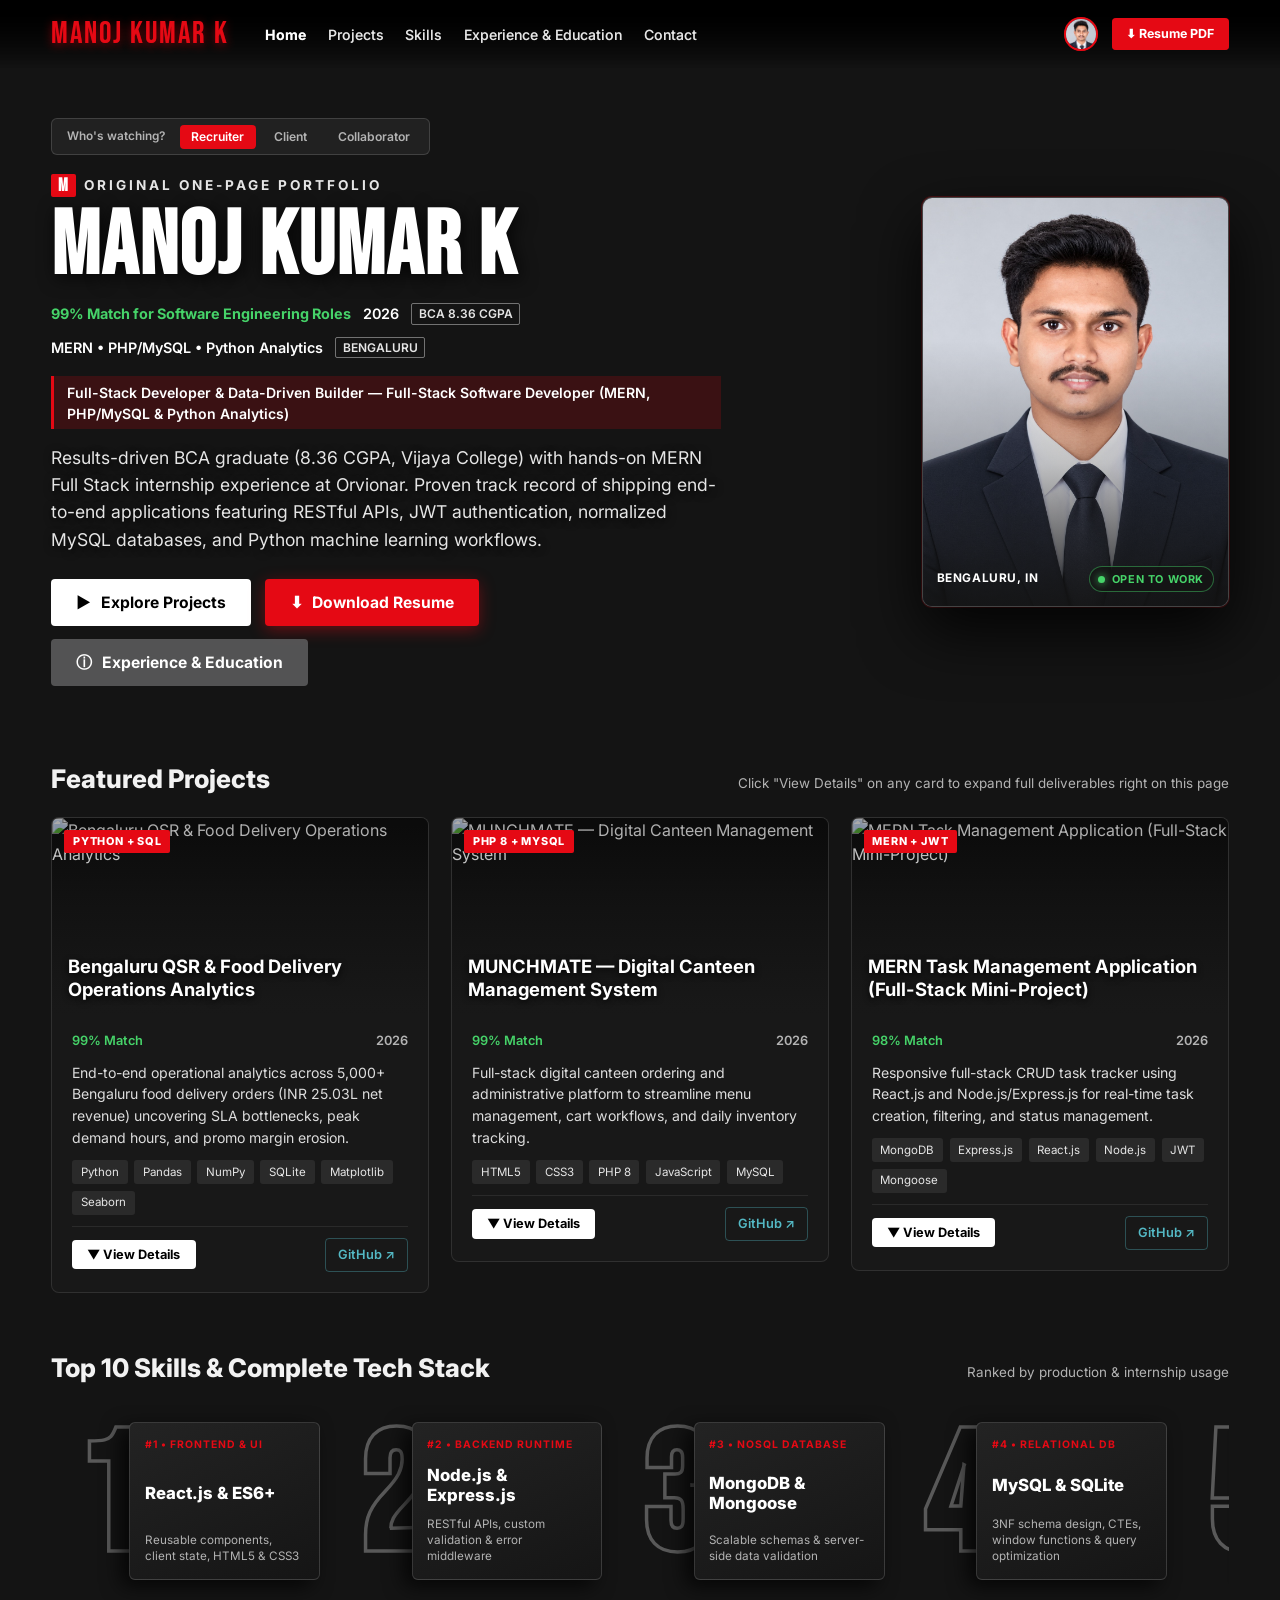
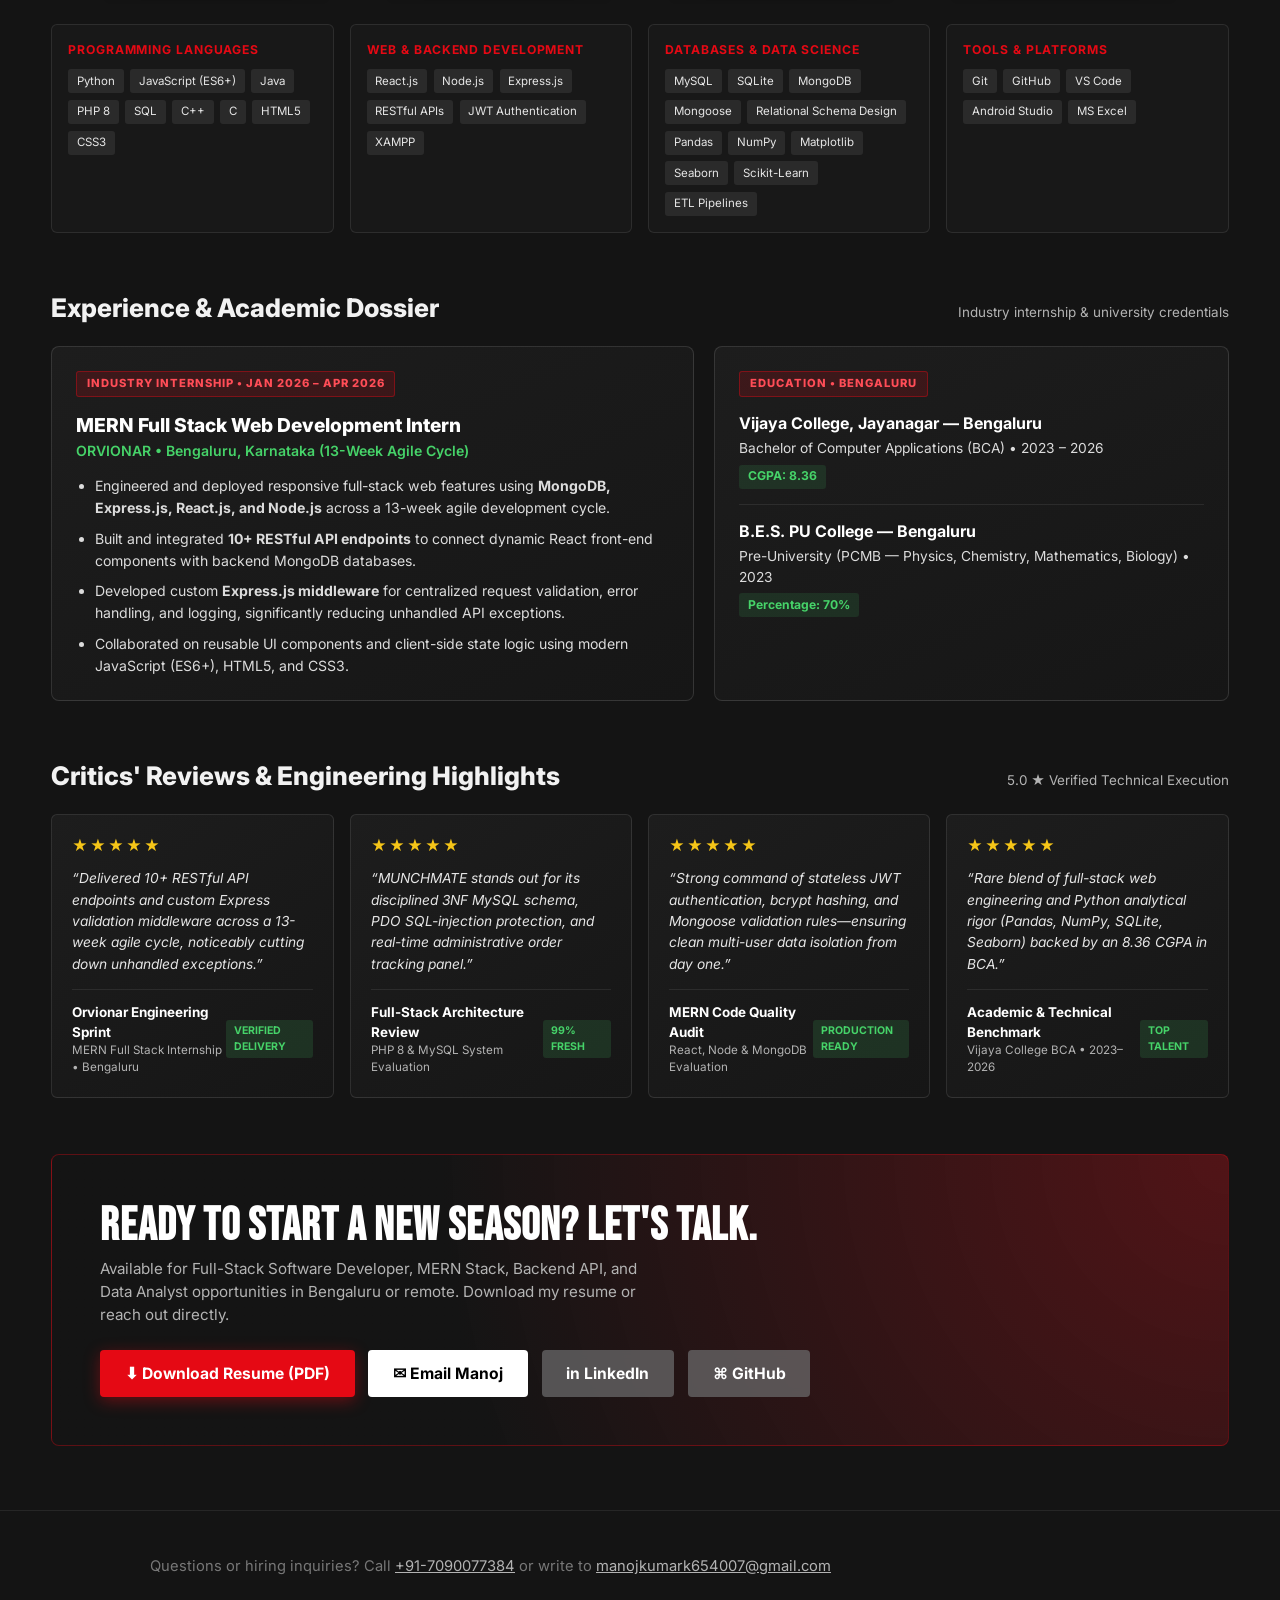
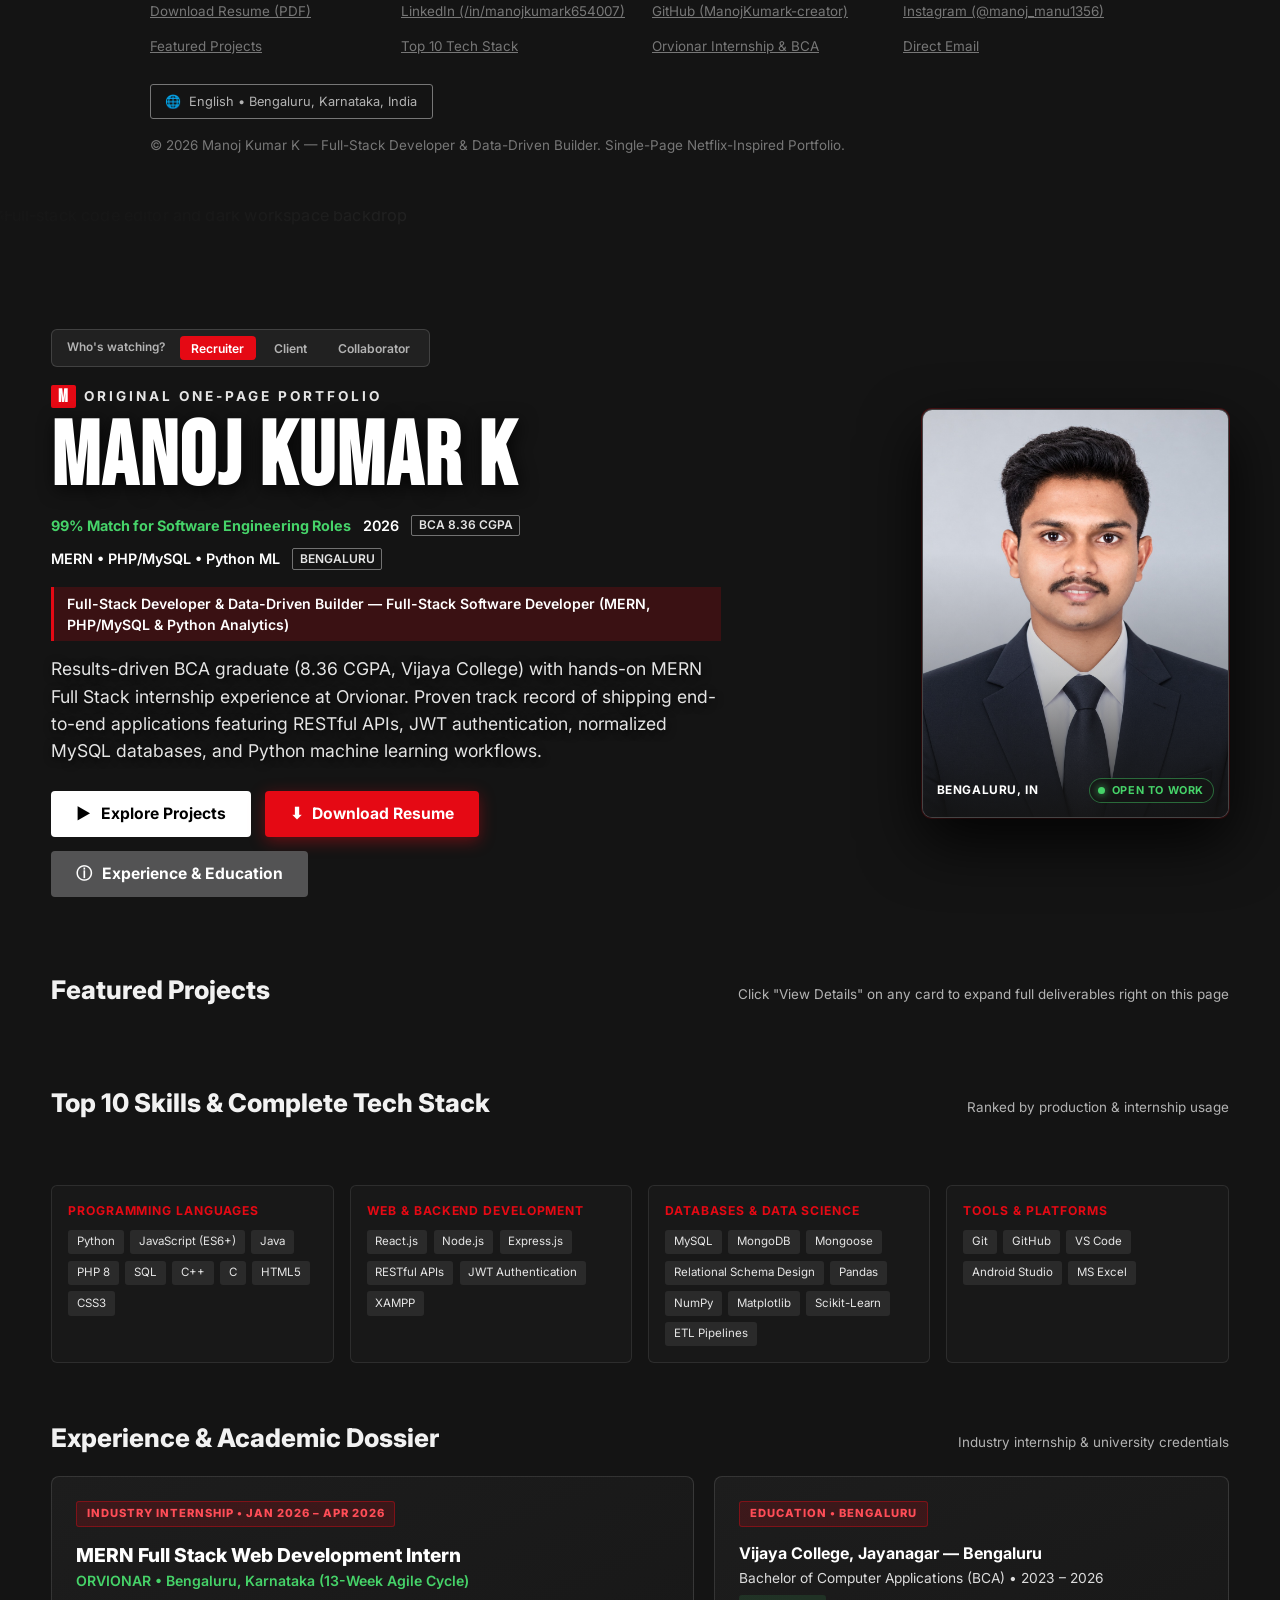
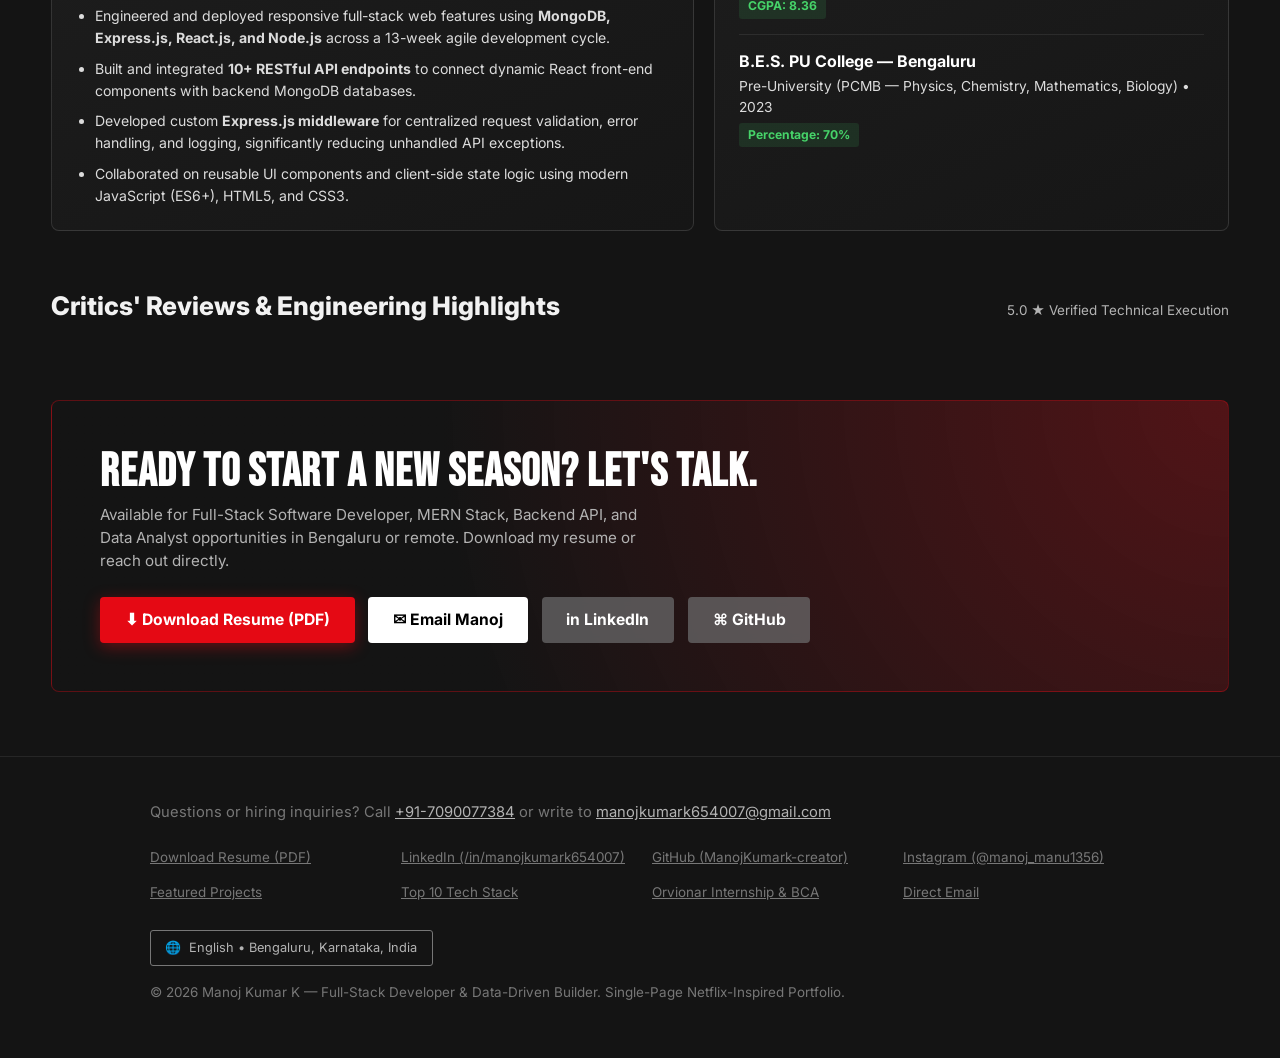
==== commit 609675b3: "Update project section" ====
--- a/index.html
+++ b/index.html
@@ -1,7 +1,1703 @@
 <!DOCTYPE html>
 <html lang="en">
 <head>
+  <meta charset="UTF-8" /><!DOCTYPE html>
+<html lang="en">
+<head>
   <meta charset="UTF-8" />
+  <meta name="viewport" content="width=device-width, initial-scale=1.0" />
+  <title>MANOJ KUMAR K — Full-Stack Developer & Data-Driven Builder</title>
+  <meta name="description" content="Single-page Netflix-inspired portfolio of Manoj Kumar K — Full-Stack Software Developer specializing in MERN stack, PHP/MySQL, and Python Data Analytics." />
+  
+  <!-- Google Fonts: Bebas Neue (Netflix-style Display) & Inter (Clean UI) -->
+  <link rel="preconnect" href="https://fonts.googleapis.com" />
+  <link rel="preconnect" href="https://fonts.gstatic.com" crossorigin />
+  <link href="https://fonts.googleapis.com/css2?family=Bebas+Neue&family=Inter:wght@300;400;500;600;700;800&display=swap" rel="stylesheet" />
+
+  <style>
+    /* ==========================================================================
+1. DESIGN TOKENS & RESET
+       ========================================================================== */
+    :root {
+      --bg-primary: #141414;
+      --bg-card: #181818;
+      --bg-card-hover: #222222;
+      --accent-red: #E50914;
+      --accent-red-hover: #f40612;
+      --text-primary: #FFFFFF;
+      --text-secondary: #B3B3B3;
+      --text-muted: #777777;
+      --border-subtle: rgba(255, 255, 255, 0.14);
+      --match-green: #46d369;
+      --font-display: 'Bebas Neue', sans-serif;
+      --font-body: 'Inter', -apple-system, BlinkMacSystemFont, sans-serif;
+      --nav-height: 68px;
+      --transition-smooth: cubic-bezier(0.25, 0.46, 0.45, 0.94);
+    }
+
+    *, *::before, *::after {
+      box-sizing: border-box;
+      margin: 0;
+      padding: 0;
+    }
+
+    html {
+      scroll-behavior: smooth;
+      background-color: var(--bg-primary);
+      color: var(--text-primary);
+      font-family: var(--font-body);
+      overflow-x: hidden;
+    }
+
+    body {
+      background-color: var(--bg-primary);
+      color: var(--text-primary);
+      line-height: 1.5;
+      -webkit-font-smoothing: antialiased;
+      overflow-x: hidden;
+    }
+
+    a {
+      color: inherit;
+      text-decoration: none;
+    }
+
+    button {
+      font-family: inherit;
+      cursor: pointer;
+      border: none;
+      background: none;
+      color: inherit;
+    }
+
+    img {
+      display: block;
+      max-width: 100%;
+    }
+
+    :focus-visible {
+      outline: 2px solid var(--accent-red);
+      outline-offset: 3px;
+    }
+
+    /* ==========================================================================
+2. TOP NAVIGATION BAR (SINGLE-PAGE ANCHOR JUMPING)
+       ========================================================================== */
+    .navbar {
+      position: fixed;
+      top: 0;
+      left: 0;
+      right: 0;
+      height: var(--nav-height);
+      padding: 0 4%;
+      display: flex;
+      align-items: center;
+      justify-content: space-between;
+      z-index: 1000;
+      background: linear-gradient(to bottom, rgba(0, 0, 0, 0.9) 10%, rgba(0, 0, 0, 0));
+      transition: background-color 0.35s ease, box-shadow 0.35s ease;
+    }
+
+    .navbar.scrolled {
+      background-color: #0b0b0b;
+      box-shadow: 0 4px 20px rgba(0, 0, 0, 0.78);
+    }
+
+    .nav-left {
+      display: flex;
+      align-items: center;
+      gap: 2.25rem;
+    }
+
+    .brand-logo {
+      font-family: var(--font-display);
+      font-size: 1.95rem;
+      letter-spacing: 2px;
+      color: var(--accent-red);
+      text-shadow: 0 2px 10px rgba(229, 9, 20, 0.35);
+      white-space: nowrap;
+    }
+
+    .nav-links {
+      display: flex;
+      align-items: center;
+      gap: 1.35rem;
+      list-style: none;
+    }
+
+    .nav-links a {
+      font-size: 0.88rem;
+      font-weight: 500;
+      color: #e5e5e5;
+      transition: color 0.2s ease;
+    }
+
+    .nav-links a:hover,
+    .nav-links a.active {
+      color: var(--text-primary);
+      font-weight: 700;
+    }
+
+    .nav-right {
+      display: flex;
+      align-items: center;
+      gap: 0.85rem;
+    }
+
+    .nav-photo-thumb {
+      width: 34px;
+      height: 34px;
+      border-radius: 50%;
+      object-fit: cover;
+      object-position: center top;
+      border: 2px solid var(--accent-red);
+    }
+
+    .nav-resume-chip {
+      background-color: var(--accent-red);
+      color: #fff;
+      font-size: 0.78rem;
+      font-weight: 700;
+      padding: 0.42rem 0.9rem;
+      border-radius: 4px;
+      transition: background-color 0.2s ease;
+    }
+
+    .nav-resume-chip:hover {
+      background-color: var(--accent-red-hover);
+    }
+
+    .mobile-menu-btn {
+      display: none;
+      font-size: 1.4rem;
+      padding: 0.25rem 0.5rem;
+    }
+
+    /* ==========================================================================
+3. HERO BILLBOARD (DIRECT ENTRY + INLINE VISITOR VIEW TOGGLE)
+       ========================================================================== */
+    .hero {
+      position: relative;
+      min-height: 88vh;
+      display: flex;
+      align-items: center;
+      justify-content: space-between;
+      gap: 2.5rem;
+      padding: calc(var(--nav-height) + 2rem) 4% 5.5rem;
+      overflow: hidden;
+    }
+
+    .hero-backdrop {
+      position: absolute;
+      inset: 0;
+      z-index: 0;
+    }
+
+    .hero-backdrop img {
+      width: 100%;
+      height: 100%;
+      object-fit: cover;
+      object-position: center 25%;
+      filter: brightness(0.4) contrast(1.08);
+      transform: scale(1.02);
+      animation: slowZoom 22s ease-in-out infinite alternate;
+    }
+
+    @keyframes slowZoom {
+      from { transform: scale(1.02); }
+      to { transform: scale(1.08); }
+    }
+
+    .hero-vignette-left {
+      position: absolute;
+      inset: 0;
+      background: linear-gradient(77deg, rgba(20, 20, 20, 0.97) 24%, rgba(20, 20, 20, 0.65) 62%, rgba(20, 20, 20, 0.35) 100%);
+    }
+
+    .hero-vignette-bottom {
+      position: absolute;
+      left: 0;
+      right: 0;
+      bottom: 0;
+      height: 200px;
+      background: linear-gradient(to top, var(--bg-primary) 14%, rgba(20, 20, 20, 0) 100%);
+    }
+
+    .hero-content {
+      position: relative;
+      z-index: 2;
+      max-width: 670px;
+      flex: 1;
+    }
+
+    .viewer-switcher {
+      display: inline-flex;
+      align-items: center;
+      flex-wrap: wrap;
+      gap: 0.45rem;
+      background: rgba(255, 255, 255, 0.06);
+      border: 1px solid rgba(255, 255, 255, 0.14);
+      padding: 0.35rem 0.5rem;
+      border-radius: 6px;
+      margin-bottom: 1.15rem;
+    }
+
+    .viewer-label {
+      font-size: 0.74rem;
+      color: var(--text-secondary);
+      font-weight: 600;
+      padding: 0 0.45rem;
+    }
+
+    .viewer-pill {
+      font-size: 0.76rem;
+      font-weight: 600;
+      padding: 0.28rem 0.72rem;
+      border-radius: 4px;
+      color: var(--text-secondary);
+      transition: background 0.2s ease, color 0.2s ease;
+    }
+
+    .viewer-pill:hover {
+      color: #fff;
+      background: rgba(255, 255, 255, 0.1);
+    }
+
+    .viewer-pill.active {
+      background: var(--accent-red);
+      color: #fff;
+    }
+
+    .hero-n-series {
+      display: flex;
+      align-items: center;
+      gap: 0.5rem;
+      margin-bottom: 0.5rem;
+      font-size: 0.85rem;
+      font-weight: 700;
+      letter-spacing: 3px;
+      text-transform: uppercase;
+      color: #e5e5e5;
+    }
+
+    .n-badge {
+      background-color: var(--accent-red);
+      color: #fff;
+      font-family: var(--font-display);
+      font-size: 1.15rem;
+      padding: 0 0.42rem;
+      line-height: 1.25;
+      border-radius: 2px;
+      letter-spacing: 1px;
+    }
+
+    .hero-title {
+      font-family: var(--font-display);
+      font-size: clamp(3.3rem, 7vw, 5.6rem);
+      line-height: 0.95;
+      letter-spacing: 2px;
+      margin-bottom: 0.85rem;
+      text-shadow: 2px 4px 18px rgba(0, 0, 0, 0.8);
+    }
+
+    .hero-meta-row {
+      display: flex;
+      flex-wrap: wrap;
+      align-items: center;
+      gap: 0.75rem;
+      margin-bottom: 1.1rem;
+      font-size: 0.9rem;
+      font-weight: 600;
+    }
+
+    .meta-match {
+      color: var(--match-green);
+      font-weight: 700;
+    }
+
+    .meta-box {
+      border: 1px solid rgba(255, 255, 255, 0.4);
+      padding: 0.05rem 0.4rem;
+      font-size: 0.75rem;
+      border-radius: 2px;
+      color: #e5e5e5;
+    }
+
+    .hero-tagline-pill {
+      display: inline-block;
+      background: rgba(229, 9, 20, 0.18);
+      border-left: 3px solid var(--accent-red);
+      padding: 0.35rem 0.8rem;
+      font-size: 0.88rem;
+      font-weight: 600;
+      color: #fff;
+      margin-bottom: 0.9rem;
+    }
+
+    .hero-pitch {
+      font-size: clamp(0.98rem, 1.4vw, 1.1rem);
+      color: #e5e5e5;
+      line-height: 1.55;
+      margin-bottom: 1.65rem;
+      text-shadow: 1px 2px 8px rgba(0, 0, 0, 0.85);
+    }
+
+    .hero-actions {
+      display: flex;
+      flex-wrap: wrap;
+      gap: 0.85rem;
+    }
+
+    .btn-play {
+      display: inline-flex;
+      align-items: center;
+      gap: 0.65rem;
+      background-color: #FFFFFF;
+      color: #000000;
+      font-weight: 700;
+      font-size: 0.98rem;
+      padding: 0.72rem 1.55rem;
+      border-radius: 4px;
+      transition: background-color 0.2s ease, transform 0.15s ease;
+    }
+
+    .btn-play:hover {
+      background-color: rgba(255, 255, 255, 0.82);
+      transform: scale(1.02);
+    }
+
+    .btn-download-resume {
+      display: inline-flex;
+      align-items: center;
+      gap: 0.6rem;
+      background-color: var(--accent-red);
+      color: #FFFFFF;
+      font-weight: 700;
+      font-size: 0.98rem;
+      padding: 0.72rem 1.55rem;
+      border-radius: 4px;
+      box-shadow: 0 4px 16px rgba(229, 9, 20, 0.4);
+      transition: background-color 0.2s ease, transform 0.15s ease;
+    }
+
+    .btn-download-resume:hover {
+      background-color: var(--accent-red-hover);
+      transform: scale(1.02);
+    }
+
+    .btn-info {
+      display: inline-flex;
+      align-items: center;
+      gap: 0.65rem;
+      background-color: rgba(109, 109, 110, 0.72);
+      color: #FFFFFF;
+      font-weight: 700;
+      font-size: 0.98rem;
+      padding: 0.72rem 1.55rem;
+      border-radius: 4px;
+      backdrop-filter: blur(4px);
+      transition: background-color 0.2s ease, transform 0.15s ease;
+    }
+
+    .btn-info:hover {
+      background-color: rgba(109, 109, 110, 0.45);
+      transform: scale(1.02);
+    }
+
+    /* Right-Side Portrait Spotlight Card */
+    .hero-portrait-stage {
+      position: relative;
+      z-index: 2;
+      flex-shrink: 0;
+      width: clamp(230px, 24vw, 320px);
+      aspect-ratio: 3 / 4;
+      border-radius: 10px;
+      overflow: hidden;
+      border: 1px solid rgba(255, 255, 255, 0.18);
+      box-shadow: 0 24px 60px rgba(0, 0, 0, 0.85), 0 0 0 1px rgba(229, 9, 20, 0.25);
+      background: #1b1b1b;
+    }
+
+    .hero-portrait-stage img {
+      width: 100%;
+      height: 100%;
+      object-fit: cover;
+      object-position: center top;
+    }
+
+    .hero-portrait-fade {
+      position: absolute;
+      inset: 0;
+      background: linear-gradient(
+        to top,
+        rgba(20, 20, 20, 0.92) 0%,
+        rgba(20, 20, 20, 0.25) 35%,
+        rgba(20, 20, 20, 0) 65%
+      );
+      pointer-events: none;
+    }
+
+    .hero-portrait-caption {
+      position: absolute;
+      bottom: 14px;
+      left: 14px;
+      right: 14px;
+      display: flex;
+      align-items: center;
+      justify-content: space-between;
+      font-size: 0.74rem;
+      font-weight: 700;
+      letter-spacing: 0.6px;
+      color: #fff;
+    }
+
+    .live-dot {
+      display: inline-flex;
+      align-items: center;
+      gap: 0.4rem;
+      background: rgba(20, 20, 20, 0.8);
+      border: 1px solid rgba(70, 211, 105, 0.45);
+      color: var(--match-green);
+      padding: 0.22rem 0.55rem;
+      border-radius: 999px;
+      font-size: 0.68rem;
+    }
+
+    .live-dot::before {
+      content: "";
+      width: 7px;
+      height: 7px;
+      border-radius: 50%;
+      background: var(--match-green);
+      box-shadow: 0 0 8px var(--match-green);
+    }
+
+    /* ==========================================================================
+4. SINGLE-PAGE SECTIONS & INLINE EXPANDABLE CARDS
+       ========================================================================== */
+    .main-sections {
+      position: relative;
+      z-index: 5;
+      margin-top: -2rem;
+      display: flex;
+      flex-direction: column;
+      gap: 3.5rem;
+      padding: 0 4% 4rem;
+    }
+
+    .section-block {
+      scroll-margin-top: calc(var(--nav-height) + 1.25rem);
+    }
+
+    .section-header {
+      display: flex;
+      flex-wrap: wrap;
+      align-items: baseline;
+      justify-content: space-between;
+      gap: 0.5rem;
+      margin-bottom: 1.15rem;
+    }
+
+    .section-title {
+      font-size: clamp(1.25rem, 2vw, 1.65rem);
+      font-weight: 800;
+      color: #f2f2f2;
+      display: flex;
+      align-items: center;
+      gap: 0.6rem;
+    }
+
+    .section-subtitle {
+      font-size: 0.84rem;
+      color: var(--text-secondary);
+    }
+
+    /* Responsive Grid for Featured Projects */
+    .projects-grid {
+      display: grid;
+      grid-template-columns: repeat(auto-fit, minmax(320px, 1fr));
+      gap: 1.35rem;
+      align-items: start;
+    }
+
+    .project-card {
+      background-color: var(--bg-card);
+      border-radius: 8px;
+      overflow: hidden;
+      border: 1px solid rgba(255, 255, 255, 0.1);
+      transition: transform 0.28s var(--transition-smooth), border-color 0.28s ease, box-shadow 0.28s ease;
+    }
+
+    .project-card:hover {
+      transform: translateY(-4px);
+      border-color: rgba(255, 255, 255, 0.28);
+      box-shadow: 0 14px 32px rgba(0, 0, 0, 0.8);
+      background-color: var(--bg-card-hover);
+    }
+
+    .project-card.expanded {
+      border-color: var(--accent-red);
+      box-shadow: 0 16px 38px rgba(229, 9, 20, 0.18);
+    }
+
+    .card-thumb {
+      position: relative;
+      height: 195px;
+      overflow: hidden;
+      background: #101010;
+    }
+
+    .card-thumb img {
+      width: 100%;
+      height: 100%;
+      object-fit: cover;
+      transition: transform 0.45s ease;
+    }
+
+    .project-card:hover .card-thumb img {
+      transform: scale(1.06);
+    }
+
+    .card-thumb-overlay {
+      position: absolute;
+      inset: 0;
+      background: linear-gradient(to top, rgba(24, 24, 24, 0.98) 4%, rgba(24, 24, 24, 0.15) 60%, rgba(0, 0, 0, 0.35) 100%);
+    }
+
+    .card-top-badge {
+      position: absolute;
+      top: 12px;
+      left: 12px;
+      background: var(--accent-red);
+      color: #fff;
+      font-size: 0.68rem;
+      font-weight: 800;
+      letter-spacing: 0.8px;
+      padding: 0.22rem 0.55rem;
+      border-radius: 2px;
+      text-transform: uppercase;
+    }
+
+    .card-title-overlay {
+      position: absolute;
+      bottom: 12px;
+      left: 16px;
+      right: 16px;
+      font-weight: 700;
+      font-size: 1.15rem;
+      line-height: 1.25;
+      text-shadow: 0 2px 6px rgba(0, 0, 0, 0.9);
+    }
+
+    .card-body {
+      padding: 1.15rem 1.25rem 1.25rem;
+      display: flex;
+      flex-direction: column;
+      gap: 0.7rem;
+    }
+
+    .card-meta {
+      display: flex;
+      align-items: center;
+      justify-content: space-between;
+      font-size: 0.8rem;
+      font-weight: 600;
+    }
+
+    .card-match {
+      color: var(--match-green);
+    }
+
+    .card-year {
+      color: var(--text-secondary);
+    }
+
+    .card-desc {
+      font-size: 0.88rem;
+      color: #dcdcdc;
+      line-height: 1.55;
+    }
+
+    .card-tags {
+      display: flex;
+      flex-wrap: wrap;
+      gap: 0.4rem;
+    }
+
+    .tag-pill {
+      font-size: 0.72rem;
+      color: #e5e5e5;
+      background: rgba(255, 255, 255, 0.08);
+      padding: 0.22rem 0.55rem;
+      border-radius: 3px;
+    }
+
+    .card-inline-details {
+      display: none;
+      margin-top: 0.5rem;
+      padding-top: 0.85rem;
+      border-top: 1px solid rgba(255, 255, 255, 0.12);
+      animation: fadeSlideDown 0.25s ease;
+    }
+
+    .project-card.expanded .card-inline-details {
+      display: block;
+    }
+
+    @keyframes fadeSlideDown {
+      from { opacity: 0; transform: translateY(-6px); }
+      to { opacity: 1; transform: translateY(0); }
+    }
+
+    .inline-results-title {
+      font-size: 0.72rem;
+      text-transform: uppercase;
+      letter-spacing: 0.8px;
+      color: var(--match-green);
+      font-weight: 700;
+      margin-bottom: 0.45rem;
+    }
+
+    .inline-results-list {
+      padding-left: 1.1rem;
+      font-size: 0.84rem;
+      color: #e5e5e5;
+      display: flex;
+      flex-direction: column;
+      gap: 0.45rem;
+      margin-bottom: 0.85rem;
+    }
+
+    .inline-stack-note {
+      font-size: 0.8rem;
+      color: var(--text-secondary);
+      background: rgba(255, 255, 255, 0.04);
+      padding: 0.55rem 0.7rem;
+      border-radius: 4px;
+      margin-bottom: 0.85rem;
+    }
+
+    .card-actions-row {
+      display: flex;
+      align-items: center;
+      justify-content: space-between;
+      gap: 0.5rem;
+      padding-top: 0.65rem;
+      border-top: 1px solid rgba(255, 255, 255, 0.08);
+    }
+
+    .btn-expand-inline {
+      background-color: #fff;
+      color: #000;
+      font-size: 0.8rem;
+      font-weight: 700;
+      padding: 0.45rem 0.95rem;
+      border-radius: 4px;
+      display: inline-flex;
+      align-items: center;
+      gap: 0.35rem;
+      transition: background 0.2s ease, color 0.2s ease;
+    }
+
+    .btn-expand-inline:hover {
+      background-color: var(--accent-red);
+      color: #fff;
+    }
+
+    .btn-repo-link {
+      font-size: 0.8rem;
+      font-weight: 600;
+      color: #54b9c5;
+      padding: 0.4rem 0.75rem;
+      border-radius: 4px;
+      border: 1px solid rgba(84, 185, 197, 0.35);
+      transition: background 0.2s ease;
+    }
+
+    .btn-repo-link:hover {
+      background: rgba(84, 185, 197, 0.14);
+    }
+
+    /* ==========================================================================
+5. TOP 10 SKILLS (HORIZONTAL CAROUSEL WITH OUTLINED NUMBERS 1-10)
+       ========================================================================== */
+    .carousel-wrapper {
+      position: relative;
+    }
+
+    .carousel-track {
+      display: flex;
+      gap: 0.85rem;
+      overflow-x: auto;
+      scroll-behavior: smooth;
+      scroll-snap-type: x mandatory;
+      padding: 0.5rem 0 1rem;
+      scrollbar-width: none;
+    }
+
+    .carousel-track::-webkit-scrollbar {
+      display: none;
+    }
+
+    .carousel-arrow {
+      position: absolute;
+      top: 0.5rem;
+      bottom: 1rem;
+      width: 44px;
+      background: rgba(20, 20, 20, 0.78);
+      color: #fff;
+      font-size: 1.75rem;
+      display: flex;
+      align-items: center;
+      justify-content: center;
+      z-index: 20;
+      opacity: 0;
+      transition: opacity 0.25s ease, color 0.2s ease;
+      border-radius: 4px;
+    }
+
+    .carousel-wrapper:hover .carousel-arrow {
+      opacity: 1;
+    }
+
+    .carousel-arrow:hover {
+      color: var(--accent-red);
+    }
+
+    .carousel-arrow.prev { left: -10px; }
+    .carousel-arrow.next { right: -10px; }
+
+    .top10-card {
+      flex: 0 0 clamp(240px, 21vw, 290px);
+      scroll-snap-align: start;
+      display: flex;
+      align-items: center;
+      position: relative;
+      height: 175px;
+      transition: transform 0.3s var(--transition-smooth);
+    }
+
+    .top10-card:hover {
+      transform: scale(1.05);
+      z-index: 12;
+    }
+
+    .top10-rank {
+      font-family: var(--font-display);
+      font-size: 10.5rem;
+      line-height: 0.82;
+      font-weight: 900;
+      color: #141414;
+      -webkit-text-stroke: 3.5px #595959;
+      user-select: none;
+      flex-shrink: 0;
+      width: 92px;
+      text-align: right;
+      margin-right: -14px;
+      z-index: 1;
+      transition: -webkit-text-stroke-color 0.25s ease;
+    }
+
+    .top10-card:hover .top10-rank {
+      -webkit-text-stroke-color: var(--accent-red);
+    }
+
+    .top10-poster {
+      position: relative;
+      z-index: 2;
+      flex: 1;
+      height: 158px;
+      background: linear-gradient(155deg, #232323 0%, #151515 100%);
+      border: 1px solid rgba(255, 255, 255, 0.14);
+      border-radius: 6px;
+      padding: 0.9rem;
+      display: flex;
+      flex-direction: column;
+      justify-content: space-between;
+      box-shadow: -8px 6px 20px rgba(0, 0, 0, 0.75);
+    }
+
+    .top10-card:hover .top10-poster {
+      border-color: var(--accent-red);
+    }
+
+    .skill-cat {
+      font-size: 0.65rem;
+      text-transform: uppercase;
+      letter-spacing: 1px;
+      color: var(--accent-red);
+      font-weight: 700;
+    }
+
+    .skill-name {
+      font-size: 1.05rem;
+      font-weight: 800;
+      color: #fff;
+      line-height: 1.2;
+    }
+
+    .skill-sub {
+      font-size: 0.73rem;
+      color: var(--text-secondary);
+      line-height: 1.35;
+    }
+
+    /* ==========================================================================
+6. EXPERIENCE & EDUCATION DOSSIER (ON-PAGE TIMELINE CARDS)
+       ========================================================================== */
+    .dossier-grid {
+      display: grid;
+      grid-template-columns: 1.25fr 1fr;
+      gap: 1.25rem;
+    }
+
+    .dossier-card {
+      background: linear-gradient(155deg, #1d1d1d 0%, #161616 100%);
+      border: 1px solid rgba(255, 255, 255, 0.12);
+      border-radius: 8px;
+      padding: 1.5rem;
+      display: flex;
+      flex-direction: column;
+      gap: 0.9rem;
+    }
+
+    .dossier-badge {
+      display: inline-block;
+      align-self: flex-start;
+      background: rgba(229, 9, 20, 0.16);
+      color: #ff4d57;
+      border: 1px solid rgba(229, 9, 20, 0.4);
+      font-size: 0.7rem;
+      font-weight: 800;
+      letter-spacing: 1px;
+      padding: 0.22rem 0.6rem;
+      border-radius: 3px;
+      text-transform: uppercase;
+    }
+
+    .dossier-role {
+      font-size: 1.2rem;
+      font-weight: 800;
+      color: #fff;
+    }
+
+    .dossier-org {
+      font-size: 0.88rem;
+      color: var(--match-green);
+      font-weight: 600;
+    }
+
+    .dossier-list {
+      padding-left: 1.15rem;
+      display: flex;
+      flex-direction: column;
+      gap: 0.55rem;
+      font-size: 0.88rem;
+      color: #dcdcdc;
+      line-height: 1.55;
+    }
+
+    .edu-item {
+      padding-bottom: 0.95rem;
+      border-bottom: 1px solid rgba(255, 255, 255, 0.08);
+    }
+
+    .edu-item:last-child {
+      border-bottom: none;
+      padding-bottom: 0;
+    }
+
+    .edu-school {
+      font-weight: 700;
+      font-size: 1rem;
+      color: #fff;
+    }
+
+    .edu-degree {
+      font-size: 0.86rem;
+      color: #dcdcdc;
+      margin-top: 0.2rem;
+    }
+
+    .edu-score {
+      display: inline-block;
+      margin-top: 0.35rem;
+      font-size: 0.76rem;
+      font-weight: 700;
+      color: var(--match-green);
+      background: rgba(70, 211, 105, 0.12);
+      padding: 0.18rem 0.55rem;
+      border-radius: 3px;
+    }
+
+    .skill-matrix-grid {
+      display: grid;
+      grid-template-columns: repeat(auto-fit, minmax(220px, 1fr));
+      gap: 1rem;
+      margin-top: 1.25rem;
+    }
+
+    .skill-group-box {
+      background: #181818;
+      border: 1px solid rgba(255, 255, 255, 0.09);
+      border-radius: 6px;
+      padding: 1rem;
+    }
+
+    .skill-group-title {
+      font-size: 0.76rem;
+      text-transform: uppercase;
+      letter-spacing: 0.9px;
+      color: var(--accent-red);
+      font-weight: 700;
+      margin-bottom: 0.6rem;
+    }
+
+    /* ==========================================================================
+7. CRITICS' REVIEWS & CONTACT CTA + FOOTER
+       ========================================================================== */
+    .reviews-grid {
+      display: grid;
+      grid-template-columns: repeat(auto-fit, minmax(260px, 1fr));
+      gap: 1rem;
+    }
+
+    .review-card {
+      background: linear-gradient(145deg, #1d1d1d 0%, #161616 100%);
+      border: 1px solid rgba(255, 255, 255, 0.1);
+      border-radius: 6px;
+      padding: 1.25rem;
+      display: flex;
+      flex-direction: column;
+      justify-content: space-between;
+      gap: 0.85rem;
+    }
+
+    .review-stars {
+      color: #f5c518;
+      font-size: 0.95rem;
+      letter-spacing: 2px;
+    }
+
+    .review-quote {
+      font-size: 0.86rem;
+      color: #e5e5e5;
+      font-style: italic;
+      line-height: 1.55;
+    }
+
+    .review-author {
+      display: flex;
+      align-items: center;
+      justify-content: space-between;
+      border-top: 1px solid rgba(255, 255, 255, 0.08);
+      padding-top: 0.75rem;
+    }
+
+    .author-name {
+      font-weight: 700;
+      font-size: 0.84rem;
+    }
+
+    .author-role {
+      font-size: 0.73rem;
+      color: var(--text-secondary);
+    }
+
+    .certified-fresh {
+      background: rgba(70, 211, 105, 0.14);
+      color: var(--match-green);
+      font-size: 0.66rem;
+      font-weight: 700;
+      padding: 0.2rem 0.5rem;
+      border-radius: 3px;
+    }
+
+    .contact-cta-section {
+      padding: clamp(2rem, 4vw, 3rem);
+      border-radius: 8px;
+      background: radial-gradient(circle at top right, rgba(229, 9, 20, 0.28), rgba(20, 20, 20, 0.95) 65%), #181818;
+      border: 1px solid rgba(229, 9, 20, 0.35);
+      display: flex;
+      flex-wrap: wrap;
+      align-items: center;
+      justify-content: space-between;
+      gap: 1.5rem;
+    }
+
+    .cta-heading {
+      font-family: var(--font-display);
+      font-size: clamp(2rem, 4vw, 2.85rem);
+      letter-spacing: 1px;
+      line-height: 1.05;
+      margin-bottom: 0.45rem;
+    }
+
+    .cta-sub {
+      color: var(--text-secondary);
+      font-size: 0.95rem;
+      max-width: 560px;
+    }
+
+    .cta-buttons {
+      display: flex;
+      flex-wrap: wrap;
+      gap: 0.85rem;
+    }
+
+    .netflix-footer {
+      border-top: 1px solid rgba(255, 255, 255, 0.08);
+      padding: 2.75rem 4% 3.5rem;
+      color: var(--text-muted);
+      font-size: 0.84rem;
+    }
+
+    .footer-inner {
+      max-width: 980px;
+      margin: 0 auto;
+    }
+
+    .footer-call {
+      margin-bottom: 1.5rem;
+      font-size: 0.92rem;
+    }
+
+    .footer-call a {
+      text-decoration: underline;
+      color: var(--text-secondary);
+    }
+
+    .footer-links-grid {
+      display: grid;
+      grid-template-columns: repeat(4, 1fr);
+      gap: 0.9rem 1.5rem;
+      list-style: none;
+      margin-bottom: 1.75rem;
+    }
+
+    .footer-links-grid a {
+      text-decoration: underline;
+      color: var(--text-muted);
+    }
+
+    .footer-links-grid a:hover {
+      color: var(--text-secondary);
+    }
+
+    .footer-lang-box {
+      display: inline-flex;
+      align-items: center;
+      gap: 0.5rem;
+      border: 1px solid var(--text-muted);
+      padding: 0.45rem 0.9rem;
+      border-radius: 3px;
+      color: var(--text-secondary);
+      margin-bottom: 1rem;
+      font-size: 0.8rem;
+    }
+
+    /* ==========================================================================
+8. RESPONSIVE BREAKPOINTS
+       ========================================================================== */
+    @media (max-width: 920px) {
+      .hero {
+        flex-direction: column-reverse;
+        align-items: flex-start;
+        padding-top: calc(var(--nav-height) + 1.5rem);
+        min-height: auto;
+      }
+
+      .hero-portrait-stage {
+        width: 165px;
+        aspect-ratio: 1 / 1;
+        border-radius: 50%;
+        border: 3px solid var(--accent-red);
+      }
+
+      .hero-portrait-caption {
+        display: none;
+      }
+
+      .dossier-grid {
+        grid-template-columns: 1fr;
+      }
+    }
+
+    @media (max-width: 860px) {
+      .nav-links {
+        display: none;
+        position: absolute;
+        top: var(--nav-height);
+        left: 0;
+        right: 0;
+        background: #0b0b0b;
+        flex-direction: column;
+        padding: 1.25rem 4%;
+        gap: 1rem;
+        border-bottom: 1px solid rgba(255, 255, 255, 0.12);
+      }
+
+      .nav-links.mobile-open {
+        display: flex;
+      }
+
+      .mobile-menu-btn {
+        display: inline-block;
+      }
+
+      .footer-links-grid {
+        grid-template-columns: repeat(2, 1fr);
+      }
+    }
+
+    @media (max-width: 560px) {
+      .carousel-arrow { display: none; }
+      .footer-links-grid { grid-template-columns: 1fr; }
+    }
+  </style>
+</head>
+<body>
+
+  <!-- ========================================================================
+1. TOP NAVBAR (SMOOTH SINGLE-PAGE SCROLLING)
+       ======================================================================== -->
+  <header class="navbar" id="navbar">
+    <div class="nav-left">
+      <a href="#home" class="brand-logo" aria-label="Manoj Kumar K Home">MANOJ KUMAR K</a>
+      <nav aria-label="Primary Navigation">
+        <ul class="nav-links" id="nav-links">
+          <li><a href="#home" class="active">Home</a></li>
+          <li><a href="#projects">Projects</a></li>
+          <li><a href="#skills">Skills</a></li>
+          <li><a href="#experience">Experience & Education</a></li>
+          <li><a href="#contact">Contact</a></li>
+        </ul>
+      </nav>
+    </div>
+
+    <div class="nav-right">
+      <img src="Manoj123.jpeg" alt="Manoj Kumar K" class="nav-photo-thumb" />
+      <a href="ManojKumarK_Resume_1.pdf" download="Manoj_Kumar_K_Resume.pdf" class="nav-resume-chip">
+        ⬇ Resume PDF
+      </a>
+      <button class="mobile-menu-btn" id="mobile-menu-btn" aria-label="Toggle Menu" aria-expanded="false">☰</button>
+    </div>
+  </header>
+
+  <!-- ========================================================================
+2. HERO BILLBOARD (DIRECT ENTRY + INLINE VISITOR VIEW TOGGLE)
+       ======================================================================== -->
+  <main id="home">
+    <section class="hero" aria-label="Featured Developer Spotlight">
+      <div class="hero-backdrop">
+        <img
+          src="https://images.unsplash.com/photo-1555066931-4365d14bab8c?auto=format&fit=crop&w=1920&q=80"
+          alt="Full-stack code editor and dark workspace backdrop"
+        />
+        <div class="hero-vignette-left"></div>
+        <div class="hero-vignette-bottom"></div>
+      </div>
+
+      <div class="hero-content">
+        <div class="viewer-switcher" role="group" aria-label="Tailor pitch by visitor type">
+          <span class="viewer-label">Who's watching?</span>
+          <button class="viewer-pill active" data-profile="recruiter" onclick="setViewer('recruiter', this)">Recruiter</button>
+          <button class="viewer-pill" data-profile="client" onclick="setViewer('client', this)">Client</button>
+          <button class="viewer-pill" data-profile="collaborator" onclick="setViewer('collaborator', this)">Collaborator</button>
+        </div>
+
+        <div class="hero-n-series">
+          <span class="n-badge">M</span>
+          <span>ORIGINAL ONE-PAGE PORTFOLIO</span>
+        </div>
+
+        <h1 class="hero-title">MANOJ KUMAR K</h1>
+
+        <div class="hero-meta-row">
+          <span class="meta-match" id="hero-match">99% Match for Software Engineering Roles</span>
+          <span>2026</span>
+          <span class="meta-box">BCA 8.36 CGPA</span>
+          <span>MERN • PHP/MySQL • Python Analytics</span>
+          <span class="meta-box">BENGALURU</span>
+        </div>
+
+        <div class="hero-tagline-pill" id="hero-tagline">
+          Full-Stack Developer & Data-Driven Builder — Full-Stack Software Developer (MERN, PHP/MySQL & Python Analytics)
+        </div>
+
+        <p class="hero-pitch" id="hero-pitch">
+          Results-driven BCA graduate (8.36 CGPA, Vijaya College) with hands-on MERN Full Stack internship experience at Orvionar. Proven track record of shipping end-to-end applications featuring RESTful APIs, JWT authentication, normalized MySQL databases, and Python machine learning workflows.
+        </p>
+
+        <div class="hero-actions">
+          <a href="#projects" class="btn-play">
+            <span aria-hidden="true">▶</span> Explore Projects
+          </a>
+          <a
+            href="ManojKumarK_Resume_1.pdf"
+            download="Manoj_Kumar_K_Resume.pdf"
+            class="btn-download-resume"
+            aria-label="Download Manoj Kumar K Resume PDF"
+          >
+            <span aria-hidden="true">⬇</span> Download Resume
+          </a>
+          <a href="#experience" class="btn-info">
+            <span aria-hidden="true">ⓘ</span> Experience & Education
+          </a>
+        </div>
+      </div>
+
+      <!-- Featured Studio Portrait Card -->
+      <div class="hero-portrait-stage">
+        <img src="Manoj123.jpeg" alt="Manoj Kumar K — Full-Stack Software Developer" />
+        <div class="hero-portrait-fade"></div>
+        <div class="hero-portrait-caption">
+          <span>BENGALURU, IN</span>
+          <span class="live-dot">OPEN TO WORK</span>
+        </div>
+      </div>
+    </section>
+
+    <!-- ======================================================================
+3. ALL PORTFOLIO SECTIONS ON ONE SINGLE PAGE
+         ====================================================================== -->
+    <div class="main-sections">
+
+      <!-- SECTION A: FEATURED PROJECTS -->
+      <section class="section-block" id="projects" aria-labelledby="sec-projects-title">
+        <div class="section-header">
+          <h2 class="section-title" id="sec-projects-title">Featured Projects</h2>
+          <span class="section-subtitle">Click "View Details" on any card to expand full deliverables right on this page</span>
+        </div>
+        <div class="projects-grid" id="projects-grid"></div>
+      </section>
+
+      <!-- SECTION B: TOP 10 SKILLS + FULL TECHNICAL STACK -->
+      <section class="section-block" id="skills" aria-labelledby="sec-skills-title">
+        <div class="section-header">
+          <h2 class="section-title" id="sec-skills-title">Top 10 Skills & Complete Tech Stack</h2>
+          <span class="section-subtitle">Ranked by production & internship usage</span>
+        </div>
+
+        <div class="carousel-wrapper">
+          <button class="carousel-arrow prev" onclick="scrollCarousel('track-skills', -1)" aria-label="Scroll skills left">‹</button>
+          <div class="carousel-track" id="track-skills"></div>
+          <button class="carousel-arrow next" onclick="scrollCarousel('track-skills', 1)" aria-label="Scroll skills right">›</button>
+        </div>
+
+        <!-- Complete Categorized Skills Matrix -->
+        <div class="skill-matrix-grid">
+          <div class="skill-group-box">
+            <div class="skill-group-title">Programming Languages</div>
+            <div class="card-tags">
+              <span class="tag-pill">Python</span>
+              <span class="tag-pill">JavaScript (ES6+)</span>
+              <span class="tag-pill">Java</span>
+              <span class="tag-pill">PHP 8</span>
+              <span class="tag-pill">SQL</span>
+              <span class="tag-pill">C++</span>
+              <span class="tag-pill">C</span>
+              <span class="tag-pill">HTML5</span>
+              <span class="tag-pill">CSS3</span>
+            </div>
+          </div>
+          <div class="skill-group-box">
+            <div class="skill-group-title">Web & Backend Development</div>
+            <div class="card-tags">
+              <span class="tag-pill">React.js</span>
+              <span class="tag-pill">Node.js</span>
+              <span class="tag-pill">Express.js</span>
+              <span class="tag-pill">RESTful APIs</span>
+              <span class="tag-pill">JWT Authentication</span>
+              <span class="tag-pill">XAMPP</span>
+            </div>
+          </div>
+          <div class="skill-group-box">
+            <div class="skill-group-title">Databases & Data Science</div>
+            <div class="card-tags">
+              <span class="tag-pill">MySQL</span>
+              <span class="tag-pill">SQLite</span>
+              <span class="tag-pill">MongoDB</span>
+              <span class="tag-pill">Mongoose</span>
+              <span class="tag-pill">Relational Schema Design</span>
+              <span class="tag-pill">Pandas</span>
+              <span class="tag-pill">NumPy</span>
+              <span class="tag-pill">Matplotlib</span>
+              <span class="tag-pill">Seaborn</span>
+              <span class="tag-pill">Scikit-Learn</span>
+              <span class="tag-pill">ETL Pipelines</span>
+            </div>
+          </div>
+          <div class="skill-group-box">
+            <div class="skill-group-title">Tools & Platforms</div>
+            <div class="card-tags">
+              <span class="tag-pill">Git</span>
+              <span class="tag-pill">GitHub</span>
+              <span class="tag-pill">VS Code</span>
+              <span class="tag-pill">Android Studio</span>
+              <span class="tag-pill">MS Excel</span>
+            </div>
+          </div>
+        </div>
+      </section>
+
+      <!-- SECTION C: INTERNSHIP EXPERIENCE & EDUCATION DOSSIER -->
+      <section class="section-block" id="experience" aria-labelledby="sec-exp-title">
+        <div class="section-header">
+          <h2 class="section-title" id="sec-exp-title">Experience & Academic Dossier</h2>
+          <span class="section-subtitle">Industry internship & university credentials</span>
+        </div>
+
+        <div class="dossier-grid">
+          <article class="dossier-card">
+            <span class="dossier-badge">Industry Internship • Jan 2026 – Apr 2026</span>
+            <div>
+              <h3 class="dossier-role">MERN Full Stack Web Development Intern</h3>
+              <div class="dossier-org">ORVIONAR • Bengaluru, Karnataka (13-Week Agile Cycle)</div>
+            </div>
+            <ul class="dossier-list">
+              <li>Engineered and deployed responsive full-stack web features using <strong>MongoDB, Express.js, React.js, and Node.js</strong> across a 13-week agile development cycle.</li>
+              <li>Built and integrated <strong>10+ RESTful API endpoints</strong> to connect dynamic React front-end components with backend MongoDB databases.</li>
+              <li>Developed custom <strong>Express.js middleware</strong> for centralized request validation, error handling, and logging, significantly reducing unhandled API exceptions.</li>
+              <li>Collaborated on reusable UI components and client-side state logic using modern JavaScript (ES6+), HTML5, and CSS3.</li>
+            </ul>
+          </article>
+
+          <article class="dossier-card">
+            <span class="dossier-badge">Education • Bengaluru</span>
+            <div class="edu-item">
+              <div class="edu-school">Vijaya College, Jayanagar — Bengaluru</div>
+              <div class="edu-degree">Bachelor of Computer Applications (BCA) • 2023 – 2026</div>
+              <span class="edu-score">CGPA: 8.36</span>
+            </div>
+            <div class="edu-item">
+              <div class="edu-school">B.E.S. PU College — Bengaluru</div>
+              <div class="edu-degree">Pre-University (PCMB — Physics, Chemistry, Mathematics, Biology) • 2023</div>
+              <span class="edu-score">Percentage: 70%</span>
+            </div>
+          </article>
+        </div>
+      </section>
+
+      <!-- SECTION D: CRITICS' REVIEWS & BENCHMARKS -->
+      <section class="section-block" aria-labelledby="sec-reviews-title">
+        <div class="section-header">
+          <h2 class="section-title" id="sec-reviews-title">Critics' Reviews & Engineering Highlights</h2>
+          <span class="section-subtitle">5.0 ★ Verified Technical Execution</span>
+        </div>
+        <div class="reviews-grid" id="reviews-grid"></div>
+      </section>
+
+      <!-- SECTION E: CONTACT CALL-TO-ACTION BANNER -->
+      <section class="contact-cta-section section-block" id="contact" aria-labelledby="cta-title">
+        <div>
+          <h2 class="cta-heading" id="cta-title">Ready to start a new season? Let's talk.</h2>
+          <p class="cta-sub">
+            Available for Full-Stack Software Developer, MERN Stack, Backend API, and Data Analyst opportunities in Bengaluru or remote. Download my resume or reach out directly.
+          </p>
+        </div>
+        <div class="cta-buttons">
+          <a
+            href="ManojKumarK_Resume_1.pdf"
+            download="Manoj_Kumar_K_Resume.pdf"
+            class="btn-download-resume"
+          >
+            ⬇ Download Resume (PDF)
+          </a>
+          <a href="mailto:manojkumark654007@gmail.com?subject=Opportunity%20for%20Manoj%20Kumar%20K" class="btn-play">
+            ✉ Email Manoj
+          </a>
+          <a href="https://www.linkedin.com/in/manojkumark654007" target="_blank" rel="noopener noreferrer" class="btn-info">
+            in LinkedIn
+          </a>
+          <a href="https://github.com/ManojKumark-creator" target="_blank" rel="noopener noreferrer" class="btn-info">
+            ⌘ GitHub
+          </a>
+        </div>
+      </section>
+
+    </div>
+  </main>
+
+  <!-- ========================================================================
+4. NETFLIX-STYLE FOOTER
+       ======================================================================== -->
+  <footer class="netflix-footer">
+    <div class="footer-inner">
+      <p class="footer-call">
+        Questions or hiring inquiries? Call <a href="tel:+917090077384">+91-7090077384</a> or write to
+        <a href="mailto:manojkumark654007@gmail.com">manojkumark654007@gmail.com</a>
+      </p>
+
+      <ul class="footer-links-grid">
+        <li><a href="ManojKumarK_Resume_1.pdf" download="Manoj_Kumar_K_Resume.pdf">Download Resume (PDF)</a></li>
+        <li><a href="https://www.linkedin.com/in/manojkumark654007" target="_blank" rel="noopener noreferrer">LinkedIn (/in/manojkumark654007)</a></li>
+        <li><a href="https://github.com/ManojKumark-creator" target="_blank" rel="noopener noreferrer">GitHub (ManojKumark-creator)</a></li>
+        <li><a href="https://instagram.com/manoj_manu1356" target="_blank" rel="noopener noreferrer">Instagram (@manoj_manu1356)</a></li>
+        <li><a href="#projects">Featured Projects</a></li>
+        <li><a href="#skills">Top 10 Tech Stack</a></li>
+        <li><a href="#experience">Orvionar Internship & BCA</a></li>
+        <li><a href="mailto:manojkumark654007@gmail.com">Direct Email</a></li>
+      </ul>
+
+      <div class="footer-lang-box">
+        <span aria-hidden="true">🌐</span> English • Bengaluru, Karnataka, India
+      </div>
+
+      <p>
+        © 2026 Manoj Kumar K — Full-Stack Developer & Data-Driven Builder. Single-Page Netflix-Inspired Portfolio.
+      </p>
+    </div>
+  </footer>
+
+  <!-- ========================================================================
+5. VANILLA JAVASCRIPT (PROJECTS + INLINE EXPAND)
+       ======================================================================== -->
+  <script>
+    const VISITOR_PROFILES = {
+      recruiter: {
+        match: "99% Match for Software Engineering & Data Roles",
+        tagline: "Full-Stack Developer & Data-Driven Builder — Full-Stack Software Developer (MERN, PHP/MySQL & Python Analytics)",
+        pitch: "Results-driven BCA graduate (8.36 CGPA, Vijaya College) with hands-on MERN Full Stack internship experience at Orvionar. Proven track record shipping RESTful APIs, JWT authentication, normalized MySQL databases, and Python data analytics pipelines."
+      },
+      client: {
+        match: "98% Match for Custom Web & Analytics Builds",
+        tagline: "Full-Stack Developer & Data-Driven Builder — End-to-End Web Platforms & SQL/Python Dashboards",
+        pitch: "I turn business workflows into fast, secure web applications—from digital ordering and admin control panels (MUNCHMATE) to responsive React & Node.js platforms and operational data analytics."
+      },
+      collaborator: {
+        match: "97% Match for Hackathons & Open-Source Builds",
+        tagline: "Full-Stack Developer & Data-Driven Builder — React, Node/Express, Python & Data Analytics",
+        pitch: "Passionate about clean modular architecture, Express middleware, Mongoose schemas, and Python data pipelines (Pandas, SQLite, Seaborn). Let's build scalable full-stack and data-driven products together."
+      }
+    };
+
+    const PROJECTS = [
+      {
+        title: "Bengaluru QSR & Food Delivery Operations Analytics",
+        badge: "PYTHON + SQL",
+        match: "99% Match",
+        year: "2026",
+        image: "https://raw.githubusercontent.com/ManojKumarK-creator/bengaluru-food-delivery-analytics/main/visuals/1_peak_hour_heatmap.png",
+        tags: ["Python", "Pandas", "NumPy", "SQLite", "Matplotlib", "Seaborn"],
+        shortDesc: "End-to-end operational analytics across 5,000+ Bengaluru food delivery orders (INR 25.03L net revenue) uncovering SLA bottlenecks, peak demand hours, and promo margin erosion.",
+        results: [
+          "Cleaned and standardized 5,035 raw delivery records using Python (Pandas, NumPy), deduplicating repeat entries, normalizing locality names, and engineering net revenue and SLA delay KPIs.",
+          "Executed relational SQL queries in SQLite using multi-table JOINs, CTEs, and DENSE_RANK() window functions to uncover 95.4% peak-hour SLA delays in Koramangala (48.3 mins avg) vs. Jayanagar (34.5 mins).",
+          "Quantified promotional discount erosion showing FEAST20 reduced net AOV to INR 448.53 without lifting basket size, and exported 4 high-resolution Seaborn/Matplotlib visual reports."
+        ],
+        stack: "Python, Pandas, NumPy, SQLite (sqlite3), Matplotlib, Seaborn",
+        link: "https://github.com/ManojKumarK-creator/bengaluru-food-delivery-analytics"
+      },
+      {
+        title: "MUNCHMATE — Digital Canteen Management System",
+        badge: "PHP 8 + MYSQL",
+        match: "99% Match",
+        year: "2026",
+        image: "https://images.unsplash.com/photo-1556742049-0cfed4f6a45d?auto=format&fit=crop&w=900&q=80",
+        tags: ["HTML5", "CSS3", "PHP 8", "JavaScript", "MySQL"],
+        shortDesc: "Full-stack digital canteen ordering and administrative platform to streamline menu management, cart workflows, and daily inventory tracking.",
+        results: [
+          "Developed a full-stack digital canteen ordering and administrative platform to streamline menu management, cart workflows, and daily inventory tracking.",
+          "Engineered normalized relational database schemas and secure PDO/MySQL queries with AUTO_INCREMENT and foreign-key constraints to eliminate data orphans and prevent SQL injection.",
+          "Built an administrative control panel enabling real-time order status updates and automated sales record tracking."
+        ],
+        stack: "HTML5, CSS3, PHP 8, JavaScript, MySQL (PDO)",
+        link: "https://github.com/ManojKumark-creator"
+      },
+      {
+        title: "MERN Task Management Application (Full-Stack Mini-Project)",
+        badge: "MERN + JWT",
+        match: "98% Match",
+        year: "2026",
+        image: "https://images.unsplash.com/photo-1507925921958-8a62f3d1a50d?auto=format&fit=crop&w=900&q=80",
+        tags: ["MongoDB", "Express.js", "React.js", "Node.js", "JWT", "Mongoose"],
+        shortDesc: "Responsive full-stack CRUD task tracker using React.js and Node.js/Express.js for real-time task creation, filtering, and status management.",
+        results: [
+          "Built a responsive full-stack CRUD task tracker using React.js and Node.js/Express.js for real-time task creation, filtering, and status management.",
+          "Implemented stateless user authentication using JSON Web Tokens (JWT) and bcrypt password hashing to enforce strict user-level data isolation.",
+          "Modeled scalable NoSQL schemas using Mongoose with server-side validation rules to ensure data integrity before database persistence."
+        ],
+        stack: "MongoDB, Express.js, React.js, Node.js, JWT, Mongoose",
+        link: "https://github.com/ManojKumark-creator"
+      }
+    ];
+
+    const TOP_10_SKILLS = [
+      { rank: 1, category: "Frontend & UI", name: "React.js & ES6+", sub: "Reusable components, client state, HTML5 & CSS3" },
+      { rank: 2, category: "Backend Runtime", name: "Node.js & Express.js", sub: "RESTful APIs, custom validation & error middleware" },
+      { rank: 3, category: "NoSQL Database", name: "MongoDB & Mongoose", sub: "Scalable schemas & server-side data validation" },
+      { rank: 4, category: "Relational DB", name: "MySQL & SQLite", sub: "3NF schema design, CTEs, window functions & query optimization" },
+      { rank: 5, category: "Server-Side Web", name: "PHP 8 & XAMPP", sub: "Secure PDO prepared statements & admin panels" },
+      { rank: 6, category: "API Security", name: "REST APIs & JWT", sub: "Stateless authentication & bcrypt password hashing" },
+      { rank: 7, category: "Core Language", name: "Python", sub: "Scripting, automation & data-driven software" },
+      { rank: 8, category: "Data Science", name: "Pandas, NumPy & Seaborn", sub: "EDA, data cleaning, Matplotlib & Scikit-Learn" },
+      { rank: 9, category: "Polyglot Foundation", name: "Java, C++ & C", sub: "Object-oriented design & algorithmic problem solving" },
+      { rank: 10, category: "Dev Workflow", name: "Git, GitHub & Excel", sub: "Version control, VS Code, Android Studio & reporting" }
+    ];
+
+    const CRITICS_REVIEWS = [
+      {
+        stars: "★★★★★",
+        quote: "Delivered 10+ RESTful API endpoints and custom Express validation middleware across a 13-week agile cycle, noticeably cutting down unhandled exceptions.",
+        author: "Orvionar Engineering Sprint",
+        role: "MERN Full Stack Internship • Bengaluru",
+        badge: "VERIFIED DELIVERY"
+      },
+      {
+        stars: "★★★★★",
+        quote: "MUNCHMATE stands out for its disciplined 3NF MySQL schema, PDO SQL-injection protection, and real-time administrative order tracking panel.",
+        author: "Full-Stack Architecture Review",
+        role: "PHP 8 & MySQL System Evaluation",
+        badge: "99% FRESH"
+      },
+      {
+        stars: "★★★★★",
+        quote: "Strong command of stateless JWT authentication, bcrypt hashing, and Mongoose validation rules—ensuring clean multi-user data isolation from day one.",
+        author: "MERN Code Quality Audit",
+        role: "React, Node & MongoDB Evaluation",
+        badge: "PRODUCTION READY"
+      },
+      {
+        stars: "★★★★★",
+        quote: "Rare blend of full-stack web engineering and Python analytical rigor (Pandas, NumPy, SQLite, Seaborn) backed by an 8.36 CGPA in BCA.",
+        author: "Academic & Technical Benchmark",
+        role: "Vijaya College BCA • 2023–2026",
+        badge: "TOP TALENT"
+      }
+    ];
+
+    function renderPage() {
+      const projectsGrid = document.getElementById("projects-grid");
+      PROJECTS.forEach((p) => {
+        const card = document.createElement("article");
+        card.className = "project-card";
+        card.innerHTML = `
+          <div class="card-thumb">
+            <img src="${p.image}" alt="${p.title}" loading="lazy" />
+            <div class="card-thumb-overlay"></div>
+            <span class="card-top-badge">${p.badge}</span>
+            <h3 class="card-title-overlay">${p.title}</h3>
+          </div>
+          <div class="card-body">
+            <div class="card-meta">
+              <span class="card-match">${p.match}</span>
+              <span class="card-year">${p.year}</span>
+            </div>
+            <p class="card-desc">${p.shortDesc}</p>
+            <div class="card-tags">
+              ${p.tags.map(t => `<span class="tag-pill">${t}</span>`).join("")}
+            </div>
+
+            <div class="card-inline-details">
+              <div class="inline-results-title">Key Engineering Deliverables</div>
+              <ul class="inline-results-list">
+                ${p.results.map(r => `<li>${r}</li>`).join("")}
+              </ul>
+              <div class="inline-stack-note"><strong>Tech Stack:</strong> ${p.stack}</div>
+            </div>
+
+            <div class="card-actions-row">
+              <button type="button" class="btn-expand-inline" aria-expanded="false">
+                ▼ View Details
+              </button>
+              <a href="${p.link}" target="_blank" rel="noopener noreferrer" class="btn-repo-link">
+                GitHub ↗
+              </a>
+            </div>
+          </div>
+        `;
+
+        const toggleBtn = card.querySelector(".btn-expand-inline");
+        toggleBtn.addEventListener("click", () => {
+          const isExpanded = card.classList.toggle("expanded");
+          toggleBtn.setAttribute("aria-expanded", String(isExpanded));
+          toggleBtn.textContent = isExpanded ? "▲ Hide Details" : "▼ View Details";
+        });
+
+        projectsGrid.appendChild(card);
+      });
+
+      const skillsTrack = document.getElementById("track-skills");
+      TOP_10_SKILLS.forEach((skill) => {
+        const el = document.createElement("article");
+        el.className = "top10-card";
+        el.innerHTML = `
+          <div class="top10-rank" aria-hidden="true">${skill.rank}</div>
+          <div class="top10-poster">
+            <span class="skill-cat">#${skill.rank} • ${skill.category}</span>
+            <h3 class="skill-name">${skill.name}</h3>
+            <p class="skill-sub">${skill.sub}</p>
+          </div>
+        `;
+        skillsTrack.appendChild(el);
+      });
+
+      const reviewsGrid = document.getElementById("reviews-grid");
+      CRITICS_REVIEWS.forEach((r) => {
+        const card = document.createElement("article");
+        card.className = "review-card";
+        card.innerHTML = `
+          <div>
+            <div class="review-stars" aria-label="5 out of 5 stars">${r.stars}</div>
+            <p class="review-quote" style="margin-top:0.65rem;">“${r.quote}”</p>
+          </div>
+          <div class="review-author">
+            <div>
+              <div class="author-name">${r.author}</div>
+              <div class="author-role">${r.role}</div>
+            </div>
+            <span class="certified-fresh">${r.badge}</span>
+          </div>
+        `;
+        reviewsGrid.appendChild(card);
+      });
+    }
+
+    function setViewer(profileKey, btnEl) {
+      const data = VISITOR_PROFILES[profileKey] || VISITOR_PROFILES.recruiter;
+      document.getElementById("hero-match").textContent = data.match;
+      document.getElementById("hero-tagline").textContent = data.tagline;
+      document.getElementById("hero-pitch").textContent = data.pitch;
+
+      document.querySelectorAll(".viewer-pill").forEach(b => b.classList.remove("active"));
+      if (btnEl) btnEl.classList.add("active");
+    }
+
+    function scrollCarousel(trackId, direction) {
+      const track = document.getElementById(trackId);
+      if (!track) return;
+      const scrollAmount = Math.max(track.clientWidth * 0.78, 300);
+      track.scrollBy({ left: direction * scrollAmount, behavior: "smooth" });
+    }
+
+    window.addEventListener("scroll", () => {
+      const nav = document.getElementById("navbar");
+      if (window.scrollY > 40) {
+        nav.classList.add("scrolled");
+      } else {
+        nav.classList.remove("scrolled");
+      }
+    });
+
+    const mobileBtn = document.getElementById("mobile-menu-btn");
+    const navLinksEl = document.getElementById("nav-links");
+    mobileBtn.addEventListener("click", () => {
+      const isOpen = navLinksEl.classList.toggle("mobile-open");
+      mobileBtn.setAttribute("aria-expanded", String(isOpen));
+    });
+
+    navLinksEl.querySelectorAll("a").forEach(link => {
+      link.addEventListener("click", () => {
+        navLinksEl.classList.remove("mobile-open");
+        mobileBtn.setAttribute("aria-expanded", "false");
+      });
+    });
+
+    renderPage();
+  </script>
+</body>
+</html>
   <meta name="viewport" content="width=device-width, initial-scale=1.0" />
   <title>MANOJ KUMAR K — Full-Stack Developer & Data-Driven Builder</title>
   <meta name="description" content="Single-page Netflix-inspired portfolio of Manoj Kumar K — Full-Stack Software Developer specializing in MERN stack, PHP/MySQL, and Python Data Analytics." />
@@ -1174,7 +2870,7 @@
 
     <div class="nav-right">
       <img src="Manoj123.jpeg" alt="Manoj Kumar K" class="nav-photo-thumb" />
-      <a href="ManojKumarK_Resume_1.pdf" download="Manoj_Kumar_K_Resume.pdf" class="nav-resume-chip">
+      <a href="ManojKumarK_Resume_.pdf" download="Manoj_Kumar_K_Resume.pdf" class="nav-resume-chip">
         ⬇ Resume PDF
       </a>
       <button class="mobile-menu-btn" id="mobile-menu-btn" aria-label="Toggle Menu" aria-expanded="false">☰</button>
@@ -1678,3 +3374,5 @@
   </script>
 </body>
 </html>
+
+
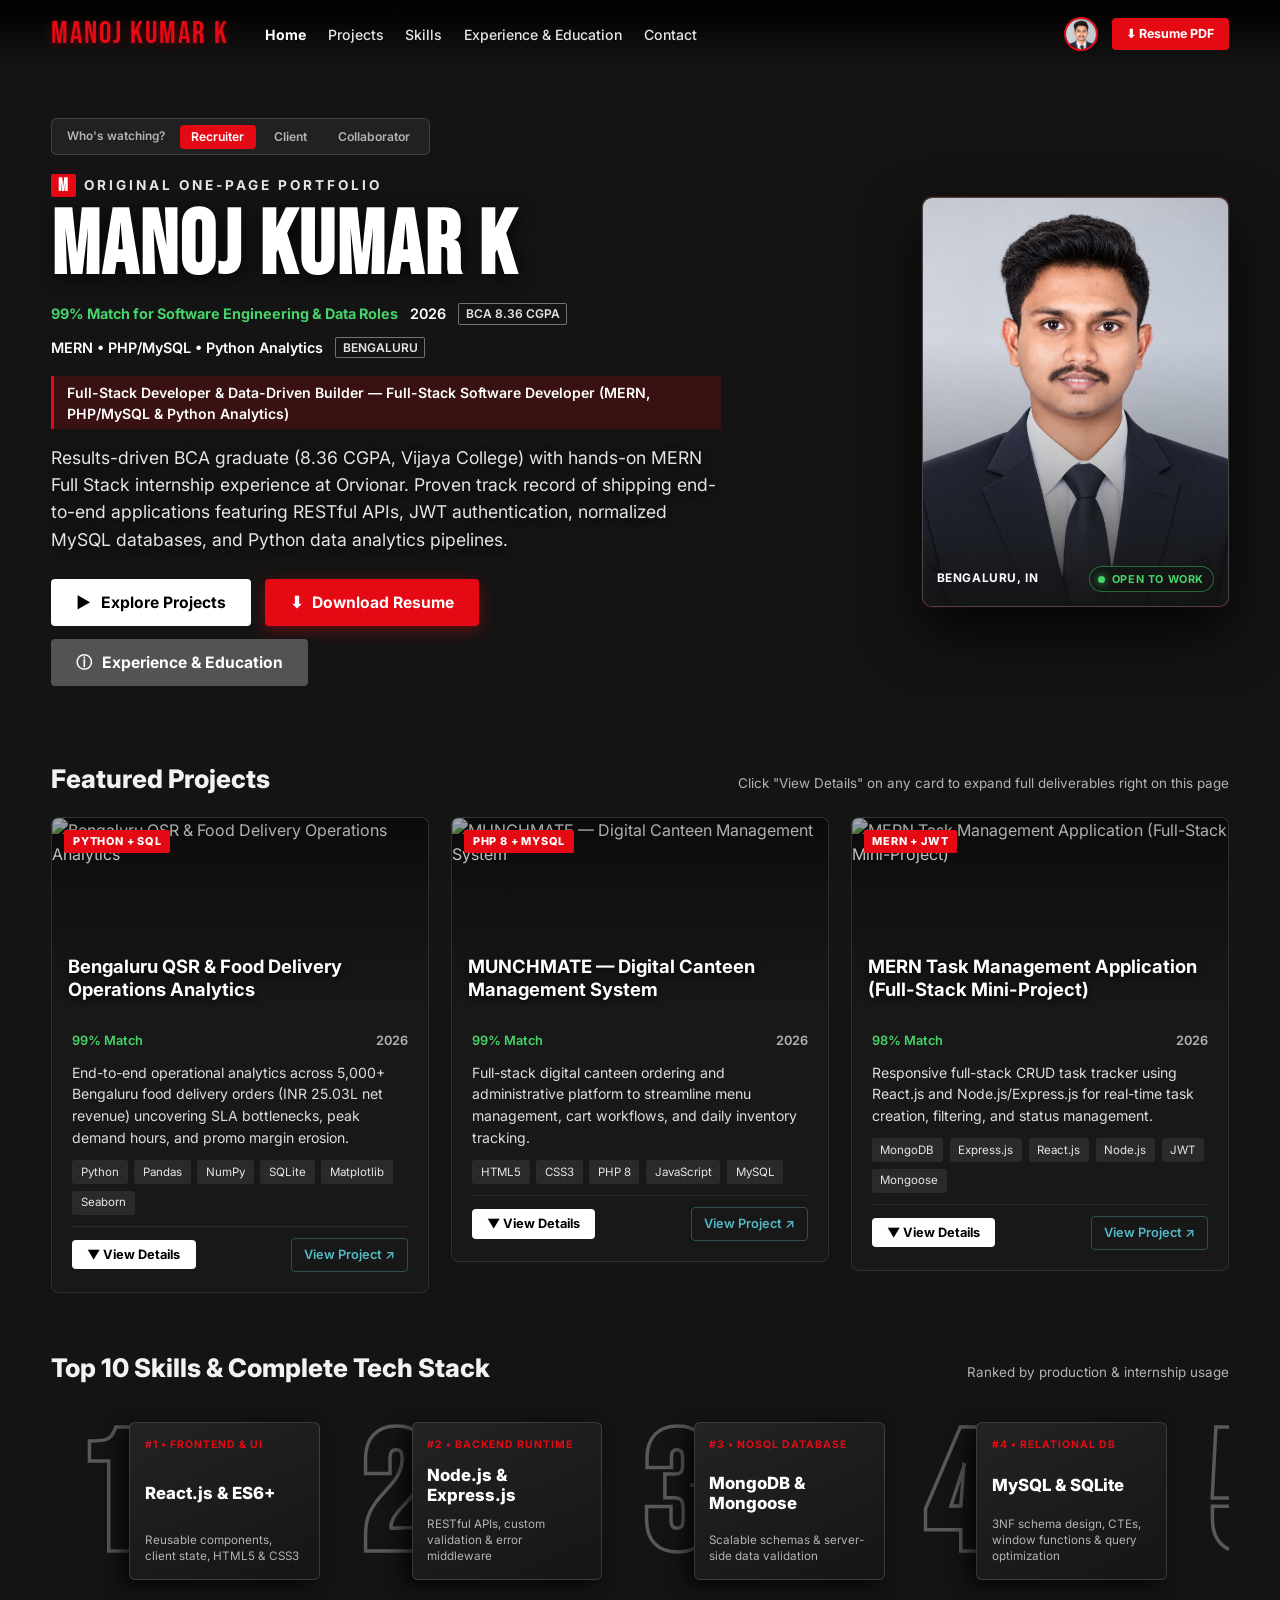
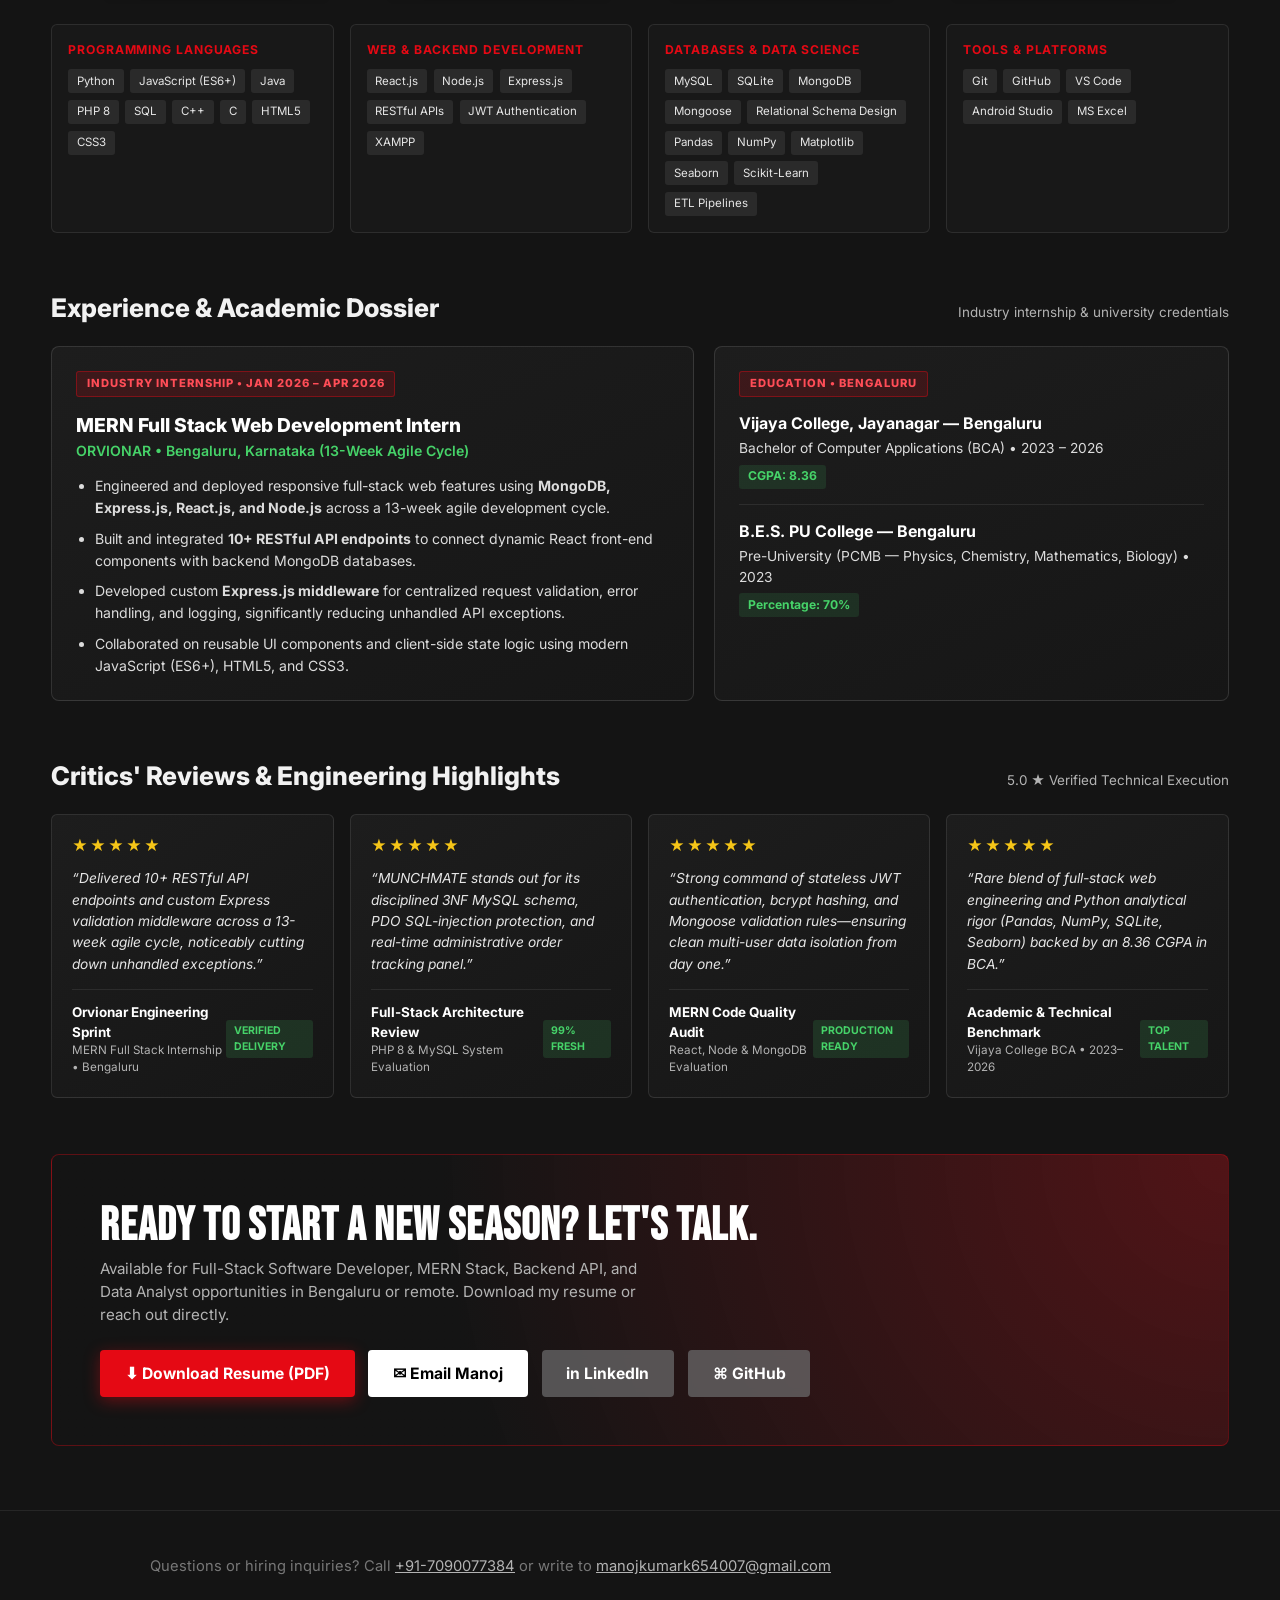
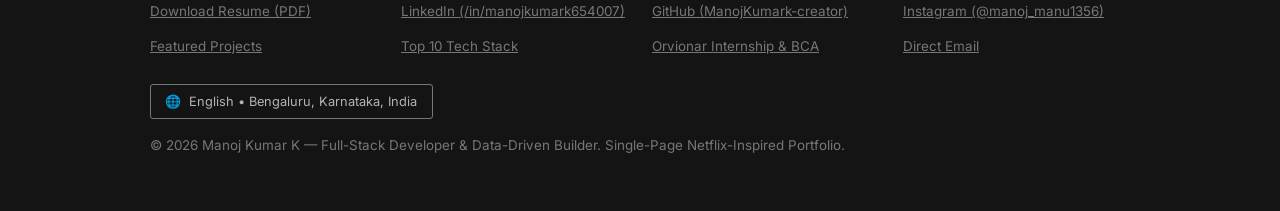
==== commit fefd8d6a: "Update project section" ====
--- a/index.html
+++ b/index.html
@@ -1,7 +1,4 @@
 <!DOCTYPE html>
-<html lang="en">
-<head>
-  <meta charset="UTF-8" /><!DOCTYPE html>
 <html lang="en">
 <head>
   <meta charset="UTF-8" />
@@ -1214,7 +1211,7 @@
         <h1 class="hero-title">MANOJ KUMAR K</h1>
 
         <div class="hero-meta-row">
-          <span class="meta-match" id="hero-match">99% Match for Software Engineering Roles</span>
+          <span class="meta-match" id="hero-match">99% Match for Software Engineering & Data Roles</span>
           <span>2026</span>
           <span class="meta-box">BCA 8.36 CGPA</span>
           <span>MERN • PHP/MySQL • Python Analytics</span>
@@ -1226,7 +1223,7 @@
         </div>
 
         <p class="hero-pitch" id="hero-pitch">
-          Results-driven BCA graduate (8.36 CGPA, Vijaya College) with hands-on MERN Full Stack internship experience at Orvionar. Proven track record of shipping end-to-end applications featuring RESTful APIs, JWT authentication, normalized MySQL databases, and Python machine learning workflows.
+          Results-driven BCA graduate (8.36 CGPA, Vijaya College) with hands-on MERN Full Stack internship experience at Orvionar. Proven track record of shipping end-to-end applications featuring RESTful APIs, JWT authentication, normalized MySQL databases, and Python data analytics pipelines.
         </p>
 
         <div class="hero-actions">
@@ -1503,7 +1500,7 @@
           "Built an administrative control panel enabling real-time order status updates and automated sales record tracking."
         ],
         stack: "HTML5, CSS3, PHP 8, JavaScript, MySQL (PDO)",
-        link: "https://github.com/ManojKumark-creator"
+        link: "https://manojkumark-creator.github.io/MunchMate-Canteen-Management-System/"
       },
       {
         title: "MERN Task Management Application (Full-Stack Mini-Project)",
@@ -1519,7 +1516,7 @@
           "Modeled scalable NoSQL schemas using Mongoose with server-side validation rules to ensure data integrity before database persistence."
         ],
         stack: "MongoDB, Express.js, React.js, Node.js, JWT, Mongoose",
-        link: "https://github.com/ManojKumark-creator"
+        link: "https://manojkumark-creator.github.io/MERN-Stack-Todo-App/"
       }
     ];
 
@@ -1602,7 +1599,7 @@
                 ▼ View Details
               </button>
               <a href="${p.link}" target="_blank" rel="noopener noreferrer" class="btn-repo-link">
-                GitHub ↗
+                View Project ↗
               </a>
             </div>
           </div>
@@ -1698,1681 +1695,3 @@
   </script>
 </body>
 </html>
-  <meta name="viewport" content="width=device-width, initial-scale=1.0" />
-  <title>MANOJ KUMAR K — Full-Stack Developer & Data-Driven Builder</title>
-  <meta name="description" content="Single-page Netflix-inspired portfolio of Manoj Kumar K — Full-Stack Software Developer specializing in MERN stack, PHP/MySQL, and Python Data Analytics." />
-  
-  <!-- Google Fonts: Bebas Neue (Netflix-style Display) & Inter (Clean UI) -->
-  <link rel="preconnect" href="https://fonts.googleapis.com" />
-  <link rel="preconnect" href="https://fonts.gstatic.com" crossorigin />
-  <link href="https://fonts.googleapis.com/css2?family=Bebas+Neue&family=Inter:wght@300;400;500;600;700;800&display=swap" rel="stylesheet" />
-
-  <style>
-    /* ==========================================================================
-       1. DESIGN TOKENS & RESET
-       ========================================================================== */
-    :root {
-      --bg-primary: #141414;
-      --bg-card: #181818;
-      --bg-card-hover: #222222;
-      --accent-red: #E50914;
-      --accent-red-hover: #f40612;
-      --text-primary: #FFFFFF;
-      --text-secondary: #B3B3B3;
-      --text-muted: #777777;
-      --border-subtle: rgba(255, 255, 255, 0.14);
-      --match-green: #46d369;
-      --font-display: 'Bebas Neue', sans-serif;
-      --font-body: 'Inter', -apple-system, BlinkMacSystemFont, sans-serif;
-      --nav-height: 68px;
-      --transition-smooth: cubic-bezier(0.25, 0.46, 0.45, 0.94);
-    }
-
-    *, *::before, *::after {
-      box-sizing: border-box;
-      margin: 0;
-      padding: 0;
-    }
-
-    html {
-      scroll-behavior: smooth;
-      background-color: var(--bg-primary);
-      color: var(--text-primary);
-      font-family: var(--font-body);
-      overflow-x: hidden;
-    }
-
-    body {
-      background-color: var(--bg-primary);
-      color: var(--text-primary);
-      line-height: 1.5;
-      -webkit-font-smoothing: antialiased;
-      overflow-x: hidden;
-    }
-
-    a {
-      color: inherit;
-      text-decoration: none;
-    }
-
-    button {
-      font-family: inherit;
-      cursor: pointer;
-      border: none;
-      background: none;
-      color: inherit;
-    }
-
-    img {
-      display: block;
-      max-width: 100%;
-    }
-
-    :focus-visible {
-      outline: 2px solid var(--accent-red);
-      outline-offset: 3px;
-    }
-
-    /* ==========================================================================
-       2. TOP NAVIGATION BAR (SINGLE-PAGE ANCHOR JUMPING)
-       ========================================================================== */
-    .navbar {
-      position: fixed;
-      top: 0;
-      left: 0;
-      right: 0;
-      height: var(--nav-height);
-      padding: 0 4%;
-      display: flex;
-      align-items: center;
-      justify-content: space-between;
-      z-index: 1000;
-      background: linear-gradient(to bottom, rgba(0, 0, 0, 0.9) 10%, rgba(0, 0, 0, 0));
-      transition: background-color 0.35s ease, box-shadow 0.35s ease;
-    }
-
-    .navbar.scrolled {
-      background-color: #0b0b0b;
-      box-shadow: 0 4px 20px rgba(0, 0, 0, 0.78);
-    }
-
-    .nav-left {
-      display: flex;
-      align-items: center;
-      gap: 2.25rem;
-    }
-
-    .brand-logo {
-      font-family: var(--font-display);
-      font-size: 1.95rem;
-      letter-spacing: 2px;
-      color: var(--accent-red);
-      text-shadow: 0 2px 10px rgba(229, 9, 20, 0.35);
-      white-space: nowrap;
-    }
-
-    .nav-links {
-      display: flex;
-      align-items: center;
-      gap: 1.35rem;
-      list-style: none;
-    }
-
-    .nav-links a {
-      font-size: 0.88rem;
-      font-weight: 500;
-      color: #e5e5e5;
-      transition: color 0.2s ease;
-    }
-
-    .nav-links a:hover,
-    .nav-links a.active {
-      color: var(--text-primary);
-      font-weight: 700;
-    }
-
-    .nav-right {
-      display: flex;
-      align-items: center;
-      gap: 0.85rem;
-    }
-
-    .nav-photo-thumb {
-      width: 34px;
-      height: 34px;
-      border-radius: 50%;
-      object-fit: cover;
-      object-position: center top;
-      border: 2px solid var(--accent-red);
-    }
-
-    .nav-resume-chip {
-      background-color: var(--accent-red);
-      color: #fff;
-      font-size: 0.78rem;
-      font-weight: 700;
-      padding: 0.42rem 0.9rem;
-      border-radius: 4px;
-      transition: background-color 0.2s ease;
-    }
-
-    .nav-resume-chip:hover {
-      background-color: var(--accent-red-hover);
-    }
-
-    .mobile-menu-btn {
-      display: none;
-      font-size: 1.4rem;
-      padding: 0.25rem 0.5rem;
-    }
-
-    /* ==========================================================================
-       3. HERO BILLBOARD (DIRECT ENTRY + INLINE VISITOR VIEW TOGGLE)
-       ========================================================================== */
-    .hero {
-      position: relative;
-      min-height: 88vh;
-      display: flex;
-      align-items: center;
-      justify-content: space-between;
-      gap: 2.5rem;
-      padding: calc(var(--nav-height) + 2rem) 4% 5.5rem;
-      overflow: hidden;
-    }
-
-    .hero-backdrop {
-      position: absolute;
-      inset: 0;
-      z-index: 0;
-    }
-
-    .hero-backdrop img {
-      width: 100%;
-      height: 100%;
-      object-fit: cover;
-      object-position: center 25%;
-      filter: brightness(0.4) contrast(1.08);
-      transform: scale(1.02);
-      animation: slowZoom 22s ease-in-out infinite alternate;
-    }
-
-    @keyframes slowZoom {
-      from { transform: scale(1.02); }
-      to { transform: scale(1.08); }
-    }
-
-    .hero-vignette-left {
-      position: absolute;
-      inset: 0;
-      background: linear-gradient(77deg, rgba(20, 20, 20, 0.97) 24%, rgba(20, 20, 20, 0.65) 62%, rgba(20, 20, 20, 0.35) 100%);
-    }
-
-    .hero-vignette-bottom {
-      position: absolute;
-      left: 0;
-      right: 0;
-      bottom: 0;
-      height: 200px;
-      background: linear-gradient(to top, var(--bg-primary) 14%, rgba(20, 20, 20, 0) 100%);
-    }
-
-    .hero-content {
-      position: relative;
-      z-index: 2;
-      max-width: 670px;
-      flex: 1;
-    }
-
-    .viewer-switcher {
-      display: inline-flex;
-      align-items: center;
-      flex-wrap: wrap;
-      gap: 0.45rem;
-      background: rgba(255, 255, 255, 0.06);
-      border: 1px solid rgba(255, 255, 255, 0.14);
-      padding: 0.35rem 0.5rem;
-      border-radius: 6px;
-      margin-bottom: 1.15rem;
-    }
-
-    .viewer-label {
-      font-size: 0.74rem;
-      color: var(--text-secondary);
-      font-weight: 600;
-      padding: 0 0.45rem;
-    }
-
-    .viewer-pill {
-      font-size: 0.76rem;
-      font-weight: 600;
-      padding: 0.28rem 0.72rem;
-      border-radius: 4px;
-      color: var(--text-secondary);
-      transition: background 0.2s ease, color 0.2s ease;
-    }
-
-    .viewer-pill:hover {
-      color: #fff;
-      background: rgba(255, 255, 255, 0.1);
-    }
-
-    .viewer-pill.active {
-      background: var(--accent-red);
-      color: #fff;
-    }
-
-    .hero-n-series {
-      display: flex;
-      align-items: center;
-      gap: 0.5rem;
-      margin-bottom: 0.5rem;
-      font-size: 0.85rem;
-      font-weight: 700;
-      letter-spacing: 3px;
-      text-transform: uppercase;
-      color: #e5e5e5;
-    }
-
-    .n-badge {
-      background-color: var(--accent-red);
-      color: #fff;
-      font-family: var(--font-display);
-      font-size: 1.15rem;
-      padding: 0 0.42rem;
-      line-height: 1.25;
-      border-radius: 2px;
-      letter-spacing: 1px;
-    }
-
-    .hero-title {
-      font-family: var(--font-display);
-      font-size: clamp(3.3rem, 7vw, 5.6rem);
-      line-height: 0.95;
-      letter-spacing: 2px;
-      margin-bottom: 0.85rem;
-      text-shadow: 2px 4px 18px rgba(0, 0, 0, 0.8);
-    }
-
-    .hero-meta-row {
-      display: flex;
-      flex-wrap: wrap;
-      align-items: center;
-      gap: 0.75rem;
-      margin-bottom: 1.1rem;
-      font-size: 0.9rem;
-      font-weight: 600;
-    }
-
-    .meta-match {
-      color: var(--match-green);
-      font-weight: 700;
-    }
-
-    .meta-box {
-      border: 1px solid rgba(255, 255, 255, 0.4);
-      padding: 0.05rem 0.4rem;
-      font-size: 0.75rem;
-      border-radius: 2px;
-      color: #e5e5e5;
-    }
-
-    .hero-tagline-pill {
-      display: inline-block;
-      background: rgba(229, 9, 20, 0.18);
-      border-left: 3px solid var(--accent-red);
-      padding: 0.35rem 0.8rem;
-      font-size: 0.88rem;
-      font-weight: 600;
-      color: #fff;
-      margin-bottom: 0.9rem;
-    }
-
-    .hero-pitch {
-      font-size: clamp(0.98rem, 1.4vw, 1.1rem);
-      color: #e5e5e5;
-      line-height: 1.55;
-      margin-bottom: 1.65rem;
-      text-shadow: 1px 2px 8px rgba(0, 0, 0, 0.85);
-    }
-
-    .hero-actions {
-      display: flex;
-      flex-wrap: wrap;
-      gap: 0.85rem;
-    }
-
-    .btn-play {
-      display: inline-flex;
-      align-items: center;
-      gap: 0.65rem;
-      background-color: #FFFFFF;
-      color: #000000;
-      font-weight: 700;
-      font-size: 0.98rem;
-      padding: 0.72rem 1.55rem;
-      border-radius: 4px;
-      transition: background-color 0.2s ease, transform 0.15s ease;
-    }
-
-    .btn-play:hover {
-      background-color: rgba(255, 255, 255, 0.82);
-      transform: scale(1.02);
-    }
-
-    .btn-download-resume {
-      display: inline-flex;
-      align-items: center;
-      gap: 0.6rem;
-      background-color: var(--accent-red);
-      color: #FFFFFF;
-      font-weight: 700;
-      font-size: 0.98rem;
-      padding: 0.72rem 1.55rem;
-      border-radius: 4px;
-      box-shadow: 0 4px 16px rgba(229, 9, 20, 0.4);
-      transition: background-color 0.2s ease, transform 0.15s ease;
-    }
-
-    .btn-download-resume:hover {
-      background-color: var(--accent-red-hover);
-      transform: scale(1.02);
-    }
-
-    .btn-info {
-      display: inline-flex;
-      align-items: center;
-      gap: 0.65rem;
-      background-color: rgba(109, 109, 110, 0.72);
-      color: #FFFFFF;
-      font-weight: 700;
-      font-size: 0.98rem;
-      padding: 0.72rem 1.55rem;
-      border-radius: 4px;
-      backdrop-filter: blur(4px);
-      transition: background-color 0.2s ease, transform 0.15s ease;
-    }
-
-    .btn-info:hover {
-      background-color: rgba(109, 109, 110, 0.45);
-      transform: scale(1.02);
-    }
-
-    /* Right-Side Portrait Spotlight Card */
-    .hero-portrait-stage {
-      position: relative;
-      z-index: 2;
-      flex-shrink: 0;
-      width: clamp(230px, 24vw, 320px);
-      aspect-ratio: 3 / 4;
-      border-radius: 10px;
-      overflow: hidden;
-      border: 1px solid rgba(255, 255, 255, 0.18);
-      box-shadow: 0 24px 60px rgba(0, 0, 0, 0.85), 0 0 0 1px rgba(229, 9, 20, 0.25);
-      background: #1b1b1b;
-    }
-
-    .hero-portrait-stage img {
-      width: 100%;
-      height: 100%;
-      object-fit: cover;
-      object-position: center top;
-    }
-
-    .hero-portrait-fade {
-      position: absolute;
-      inset: 0;
-      background: linear-gradient(
-        to top,
-        rgba(20, 20, 20, 0.92) 0%,
-        rgba(20, 20, 20, 0.25) 35%,
-        rgba(20, 20, 20, 0) 65%
-      );
-      pointer-events: none;
-    }
-
-    .hero-portrait-caption {
-      position: absolute;
-      bottom: 14px;
-      left: 14px;
-      right: 14px;
-      display: flex;
-      align-items: center;
-      justify-content: space-between;
-      font-size: 0.74rem;
-      font-weight: 700;
-      letter-spacing: 0.6px;
-      color: #fff;
-    }
-
-    .live-dot {
-      display: inline-flex;
-      align-items: center;
-      gap: 0.4rem;
-      background: rgba(20, 20, 20, 0.8);
-      border: 1px solid rgba(70, 211, 105, 0.45);
-      color: var(--match-green);
-      padding: 0.22rem 0.55rem;
-      border-radius: 999px;
-      font-size: 0.68rem;
-    }
-
-    .live-dot::before {
-      content: "";
-      width: 7px;
-      height: 7px;
-      border-radius: 50%;
-      background: var(--match-green);
-      box-shadow: 0 0 8px var(--match-green);
-    }
-
-    /* ==========================================================================
-       4. SINGLE-PAGE SECTIONS & INLINE EXPANDABLE CARDS
-       ========================================================================== */
-    .main-sections {
-      position: relative;
-      z-index: 5;
-      margin-top: -2rem;
-      display: flex;
-      flex-direction: column;
-      gap: 3.5rem;
-      padding: 0 4% 4rem;
-    }
-
-    .section-block {
-      scroll-margin-top: calc(var(--nav-height) + 1.25rem);
-    }
-
-    .section-header {
-      display: flex;
-      flex-wrap: wrap;
-      align-items: baseline;
-      justify-content: space-between;
-      gap: 0.5rem;
-      margin-bottom: 1.15rem;
-    }
-
-    .section-title {
-      font-size: clamp(1.25rem, 2vw, 1.65rem);
-      font-weight: 800;
-      color: #f2f2f2;
-      display: flex;
-      align-items: center;
-      gap: 0.6rem;
-    }
-
-    .section-subtitle {
-      font-size: 0.84rem;
-      color: var(--text-secondary);
-    }
-
-    /* Balanced 2-Column Grid for the 2 Resume Projects */
-    .projects-grid {
-      display: grid;
-      grid-template-columns: repeat(auto-fit, minmax(320px, 1fr));
-      gap: 1.35rem;
-      align-items: start;
-    }
-
-    .project-card {
-      background-color: var(--bg-card);
-      border-radius: 8px;
-      overflow: hidden;
-      border: 1px solid rgba(255, 255, 255, 0.1);
-      transition: transform 0.28s var(--transition-smooth), border-color 0.28s ease, box-shadow 0.28s ease;
-    }
-
-    .project-card:hover {
-      transform: translateY(-4px);
-      border-color: rgba(255, 255, 255, 0.28);
-      box-shadow: 0 14px 32px rgba(0, 0, 0, 0.8);
-      background-color: var(--bg-card-hover);
-    }
-
-    .project-card.expanded {
-      border-color: var(--accent-red);
-      box-shadow: 0 16px 38px rgba(229, 9, 20, 0.18);
-    }
-
-    .card-thumb {
-      position: relative;
-      height: 195px;
-      overflow: hidden;
-      background: #101010;
-    }
-
-    .card-thumb img {
-      width: 100%;
-      height: 100%;
-      object-fit: cover;
-      transition: transform 0.45s ease;
-    }
-
-    .project-card:hover .card-thumb img {
-      transform: scale(1.06);
-    }
-
-    .card-thumb-overlay {
-      position: absolute;
-      inset: 0;
-      background: linear-gradient(to top, rgba(24, 24, 24, 0.98) 4%, rgba(24, 24, 24, 0.15) 60%, rgba(0, 0, 0, 0.35) 100%);
-    }
-
-    .card-top-badge {
-      position: absolute;
-      top: 12px;
-      left: 12px;
-      background: var(--accent-red);
-      color: #fff;
-      font-size: 0.68rem;
-      font-weight: 800;
-      letter-spacing: 0.8px;
-      padding: 0.22rem 0.55rem;
-      border-radius: 2px;
-      text-transform: uppercase;
-    }
-
-    .card-title-overlay {
-      position: absolute;
-      bottom: 12px;
-      left: 16px;
-      right: 16px;
-      font-weight: 700;
-      font-size: 1.15rem;
-      line-height: 1.25;
-      text-shadow: 0 2px 6px rgba(0, 0, 0, 0.9);
-    }
-
-    .card-body {
-      padding: 1.15rem 1.25rem 1.25rem;
-      display: flex;
-      flex-direction: column;
-      gap: 0.7rem;
-    }
-
-    .card-meta {
-      display: flex;
-      align-items: center;
-      justify-content: space-between;
-      font-size: 0.8rem;
-      font-weight: 600;
-    }
-
-    .card-match {
-      color: var(--match-green);
-    }
-
-    .card-year {
-      color: var(--text-secondary);
-    }
-
-    .card-desc {
-      font-size: 0.88rem;
-      color: #dcdcdc;
-      line-height: 1.55;
-    }
-
-    .card-tags {
-      display: flex;
-      flex-wrap: wrap;
-      gap: 0.4rem;
-    }
-
-    .tag-pill {
-      font-size: 0.72rem;
-      color: #e5e5e5;
-      background: rgba(255, 255, 255, 0.08);
-      padding: 0.22rem 0.55rem;
-      border-radius: 3px;
-    }
-
-    .card-inline-details {
-      display: none;
-      margin-top: 0.5rem;
-      padding-top: 0.85rem;
-      border-top: 1px solid rgba(255, 255, 255, 0.12);
-      animation: fadeSlideDown 0.25s ease;
-    }
-
-    .project-card.expanded .card-inline-details {
-      display: block;
-    }
-
-    @keyframes fadeSlideDown {
-      from { opacity: 0; transform: translateY(-6px); }
-      to { opacity: 1; transform: translateY(0); }
-    }
-
-    .inline-results-title {
-      font-size: 0.72rem;
-      text-transform: uppercase;
-      letter-spacing: 0.8px;
-      color: var(--match-green);
-      font-weight: 700;
-      margin-bottom: 0.45rem;
-    }
-
-    .inline-results-list {
-      padding-left: 1.1rem;
-      font-size: 0.84rem;
-      color: #e5e5e5;
-      display: flex;
-      flex-direction: column;
-      gap: 0.45rem;
-      margin-bottom: 0.85rem;
-    }
-
-    .inline-stack-note {
-      font-size: 0.8rem;
-      color: var(--text-secondary);
-      background: rgba(255, 255, 255, 0.04);
-      padding: 0.55rem 0.7rem;
-      border-radius: 4px;
-      margin-bottom: 0.85rem;
-    }
-
-    .card-actions-row {
-      display: flex;
-      align-items: center;
-      justify-content: space-between;
-      gap: 0.5rem;
-      padding-top: 0.65rem;
-      border-top: 1px solid rgba(255, 255, 255, 0.08);
-    }
-
-    .btn-expand-inline {
-      background-color: #fff;
-      color: #000;
-      font-size: 0.8rem;
-      font-weight: 700;
-      padding: 0.45rem 0.95rem;
-      border-radius: 4px;
-      display: inline-flex;
-      align-items: center;
-      gap: 0.35rem;
-      transition: background 0.2s ease, color 0.2s ease;
-    }
-
-    .btn-expand-inline:hover {
-      background-color: var(--accent-red);
-      color: #fff;
-    }
-
-    .btn-repo-link {
-      font-size: 0.8rem;
-      font-weight: 600;
-      color: #54b9c5;
-      padding: 0.4rem 0.75rem;
-      border-radius: 4px;
-      border: 1px solid rgba(84, 185, 197, 0.35);
-      transition: background 0.2s ease;
-    }
-
-    .btn-repo-link:hover {
-      background: rgba(84, 185, 197, 0.14);
-    }
-
-    /* ==========================================================================
-       5. TOP 10 SKILLS (HORIZONTAL CAROUSEL WITH OUTLINED NUMBERS 1-10)
-       ========================================================================== */
-    .carousel-wrapper {
-      position: relative;
-    }
-
-    .carousel-track {
-      display: flex;
-      gap: 0.85rem;
-      overflow-x: auto;
-      scroll-behavior: smooth;
-      scroll-snap-type: x mandatory;
-      padding: 0.5rem 0 1rem;
-      scrollbar-width: none;
-    }
-
-    .carousel-track::-webkit-scrollbar {
-      display: none;
-    }
-
-    .carousel-arrow {
-      position: absolute;
-      top: 0.5rem;
-      bottom: 1rem;
-      width: 44px;
-      background: rgba(20, 20, 20, 0.78);
-      color: #fff;
-      font-size: 1.75rem;
-      display: flex;
-      align-items: center;
-      justify-content: center;
-      z-index: 20;
-      opacity: 0;
-      transition: opacity 0.25s ease, color 0.2s ease;
-      border-radius: 4px;
-    }
-
-    .carousel-wrapper:hover .carousel-arrow {
-      opacity: 1;
-    }
-
-    .carousel-arrow:hover {
-      color: var(--accent-red);
-    }
-
-    .carousel-arrow.prev { left: -10px; }
-    .carousel-arrow.next { right: -10px; }
-
-    .top10-card {
-      flex: 0 0 clamp(240px, 21vw, 290px);
-      scroll-snap-align: start;
-      display: flex;
-      align-items: center;
-      position: relative;
-      height: 175px;
-      transition: transform 0.3s var(--transition-smooth);
-    }
-
-    .top10-card:hover {
-      transform: scale(1.05);
-      z-index: 12;
-    }
-
-    .top10-rank {
-      font-family: var(--font-display);
-      font-size: 10.5rem;
-      line-height: 0.82;
-      font-weight: 900;
-      color: #141414;
-      -webkit-text-stroke: 3.5px #595959;
-      user-select: none;
-      flex-shrink: 0;
-      width: 92px;
-      text-align: right;
-      margin-right: -14px;
-      z-index: 1;
-      transition: -webkit-text-stroke-color 0.25s ease;
-    }
-
-    .top10-card:hover .top10-rank {
-      -webkit-text-stroke-color: var(--accent-red);
-    }
-
-    .top10-poster {
-      position: relative;
-      z-index: 2;
-      flex: 1;
-      height: 158px;
-      background: linear-gradient(155deg, #232323 0%, #151515 100%);
-      border: 1px solid rgba(255, 255, 255, 0.14);
-      border-radius: 6px;
-      padding: 0.9rem;
-      display: flex;
-      flex-direction: column;
-      justify-content: space-between;
-      box-shadow: -8px 6px 20px rgba(0, 0, 0, 0.75);
-    }
-
-    .top10-card:hover .top10-poster {
-      border-color: var(--accent-red);
-    }
-
-    .skill-cat {
-      font-size: 0.65rem;
-      text-transform: uppercase;
-      letter-spacing: 1px;
-      color: var(--accent-red);
-      font-weight: 700;
-    }
-
-    .skill-name {
-      font-size: 1.05rem;
-      font-weight: 800;
-      color: #fff;
-      line-height: 1.2;
-    }
-
-    .skill-sub {
-      font-size: 0.73rem;
-      color: var(--text-secondary);
-      line-height: 1.35;
-    }
-
-    /* ==========================================================================
-       6. EXPERIENCE & EDUCATION DOSSIER (ON-PAGE TIMELINE CARDS)
-       ========================================================================== */
-    .dossier-grid {
-      display: grid;
-      grid-template-columns: 1.25fr 1fr;
-      gap: 1.25rem;
-    }
-
-    .dossier-card {
-      background: linear-gradient(155deg, #1d1d1d 0%, #161616 100%);
-      border: 1px solid rgba(255, 255, 255, 0.12);
-      border-radius: 8px;
-      padding: 1.5rem;
-      display: flex;
-      flex-direction: column;
-      gap: 0.9rem;
-    }
-
-    .dossier-badge {
-      display: inline-block;
-      align-self: flex-start;
-      background: rgba(229, 9, 20, 0.16);
-      color: #ff4d57;
-      border: 1px solid rgba(229, 9, 20, 0.4);
-      font-size: 0.7rem;
-      font-weight: 800;
-      letter-spacing: 1px;
-      padding: 0.22rem 0.6rem;
-      border-radius: 3px;
-      text-transform: uppercase;
-    }
-
-    .dossier-role {
-      font-size: 1.2rem;
-      font-weight: 800;
-      color: #fff;
-    }
-
-    .dossier-org {
-      font-size: 0.88rem;
-      color: var(--match-green);
-      font-weight: 600;
-    }
-
-    .dossier-list {
-      padding-left: 1.15rem;
-      display: flex;
-      flex-direction: column;
-      gap: 0.55rem;
-      font-size: 0.88rem;
-      color: #dcdcdc;
-      line-height: 1.55;
-    }
-
-    .edu-item {
-      padding-bottom: 0.95rem;
-      border-bottom: 1px solid rgba(255, 255, 255, 0.08);
-    }
-
-    .edu-item:last-child {
-      border-bottom: none;
-      padding-bottom: 0;
-    }
-
-    .edu-school {
-      font-weight: 700;
-      font-size: 1rem;
-      color: #fff;
-    }
-
-    .edu-degree {
-      font-size: 0.86rem;
-      color: #dcdcdc;
-      margin-top: 0.2rem;
-    }
-
-    .edu-score {
-      display: inline-block;
-      margin-top: 0.35rem;
-      font-size: 0.76rem;
-      font-weight: 700;
-      color: var(--match-green);
-      background: rgba(70, 211, 105, 0.12);
-      padding: 0.18rem 0.55rem;
-      border-radius: 3px;
-    }
-
-    .skill-matrix-grid {
-      display: grid;
-      grid-template-columns: repeat(auto-fit, minmax(220px, 1fr));
-      gap: 1rem;
-      margin-top: 1.25rem;
-    }
-
-    .skill-group-box {
-      background: #181818;
-      border: 1px solid rgba(255, 255, 255, 0.09);
-      border-radius: 6px;
-      padding: 1rem;
-    }
-
-    .skill-group-title {
-      font-size: 0.76rem;
-      text-transform: uppercase;
-      letter-spacing: 0.9px;
-      color: var(--accent-red);
-      font-weight: 700;
-      margin-bottom: 0.6rem;
-    }
-
-    /* ==========================================================================
-       7. CRITICS' REVIEWS & CONTACT CTA + FOOTER
-       ========================================================================== */
-    .reviews-grid {
-      display: grid;
-      grid-template-columns: repeat(auto-fit, minmax(260px, 1fr));
-      gap: 1rem;
-    }
-
-    .review-card {
-      background: linear-gradient(145deg, #1d1d1d 0%, #161616 100%);
-      border: 1px solid rgba(255, 255, 255, 0.1);
-      border-radius: 6px;
-      padding: 1.25rem;
-      display: flex;
-      flex-direction: column;
-      justify-content: space-between;
-      gap: 0.85rem;
-    }
-
-    .review-stars {
-      color: #f5c518;
-      font-size: 0.95rem;
-      letter-spacing: 2px;
-    }
-
-    .review-quote {
-      font-size: 0.86rem;
-      color: #e5e5e5;
-      font-style: italic;
-      line-height: 1.55;
-    }
-
-    .review-author {
-      display: flex;
-      align-items: center;
-      justify-content: space-between;
-      border-top: 1px solid rgba(255, 255, 255, 0.08);
-      padding-top: 0.75rem;
-    }
-
-    .author-name {
-      font-weight: 700;
-      font-size: 0.84rem;
-    }
-
-    .author-role {
-      font-size: 0.73rem;
-      color: var(--text-secondary);
-    }
-
-    .certified-fresh {
-      background: rgba(70, 211, 105, 0.14);
-      color: var(--match-green);
-      font-size: 0.66rem;
-      font-weight: 700;
-      padding: 0.2rem 0.5rem;
-      border-radius: 3px;
-    }
-
-    .contact-cta-section {
-      padding: clamp(2rem, 4vw, 3rem);
-      border-radius: 8px;
-      background: radial-gradient(circle at top right, rgba(229, 9, 20, 0.28), rgba(20, 20, 20, 0.95) 65%), #181818;
-      border: 1px solid rgba(229, 9, 20, 0.35);
-      display: flex;
-      flex-wrap: wrap;
-      align-items: center;
-      justify-content: space-between;
-      gap: 1.5rem;
-    }
-
-    .cta-heading {
-      font-family: var(--font-display);
-      font-size: clamp(2rem, 4vw, 2.85rem);
-      letter-spacing: 1px;
-      line-height: 1.05;
-      margin-bottom: 0.45rem;
-    }
-
-    .cta-sub {
-      color: var(--text-secondary);
-      font-size: 0.95rem;
-      max-width: 560px;
-    }
-
-    .cta-buttons {
-      display: flex;
-      flex-wrap: wrap;
-      gap: 0.85rem;
-    }
-
-    .netflix-footer {
-      border-top: 1px solid rgba(255, 255, 255, 0.08);
-      padding: 2.75rem 4% 3.5rem;
-      color: var(--text-muted);
-      font-size: 0.84rem;
-    }
-
-    .footer-inner {
-      max-width: 980px;
-      margin: 0 auto;
-    }
-
-    .footer-call {
-      margin-bottom: 1.5rem;
-      font-size: 0.92rem;
-    }
-
-    .footer-call a {
-      text-decoration: underline;
-      color: var(--text-secondary);
-    }
-
-    .footer-links-grid {
-      display: grid;
-      grid-template-columns: repeat(4, 1fr);
-      gap: 0.9rem 1.5rem;
-      list-style: none;
-      margin-bottom: 1.75rem;
-    }
-
-    .footer-links-grid a {
-      text-decoration: underline;
-      color: var(--text-muted);
-    }
-
-    .footer-links-grid a:hover {
-      color: var(--text-secondary);
-    }
-
-    .footer-lang-box {
-      display: inline-flex;
-      align-items: center;
-      gap: 0.5rem;
-      border: 1px solid var(--text-muted);
-      padding: 0.45rem 0.9rem;
-      border-radius: 3px;
-      color: var(--text-secondary);
-      margin-bottom: 1rem;
-      font-size: 0.8rem;
-    }
-
-    /* ==========================================================================
-       8. RESPONSIVE BREAKPOINTS
-       ========================================================================== */
-    @media (max-width: 920px) {
-      .hero {
-        flex-direction: column-reverse;
-        align-items: flex-start;
-        padding-top: calc(var(--nav-height) + 1.5rem);
-        min-height: auto;
-      }
-
-      .hero-portrait-stage {
-        width: 165px;
-        aspect-ratio: 1 / 1;
-        border-radius: 50%;
-        border: 3px solid var(--accent-red);
-      }
-
-      .hero-portrait-caption {
-        display: none;
-      }
-
-      .dossier-grid {
-        grid-template-columns: 1fr;
-      }
-    }
-
-    @media (max-width: 860px) {
-      .nav-links {
-        display: none;
-        position: absolute;
-        top: var(--nav-height);
-        left: 0;
-        right: 0;
-        background: #0b0b0b;
-        flex-direction: column;
-        padding: 1.25rem 4%;
-        gap: 1rem;
-        border-bottom: 1px solid rgba(255, 255, 255, 0.12);
-      }
-
-      .nav-links.mobile-open {
-        display: flex;
-      }
-
-      .mobile-menu-btn {
-        display: inline-block;
-      }
-
-      .footer-links-grid {
-        grid-template-columns: repeat(2, 1fr);
-      }
-    }
-
-    @media (max-width: 560px) {
-      .carousel-arrow { display: none; }
-      .footer-links-grid { grid-template-columns: 1fr; }
-    }
-  </style>
-</head>
-<body>
-
-  <!-- ========================================================================
-       1. TOP NAVBAR (SMOOTH SINGLE-PAGE SCROLLING)
-       ======================================================================== -->
-  <header class="navbar" id="navbar">
-    <div class="nav-left">
-      <a href="#home" class="brand-logo" aria-label="Manoj Kumar K Home">MANOJ KUMAR K</a>
-      <nav aria-label="Primary Navigation">
-        <ul class="nav-links" id="nav-links">
-          <li><a href="#home" class="active">Home</a></li>
-          <li><a href="#projects">Projects</a></li>
-          <li><a href="#skills">Skills</a></li>
-          <li><a href="#experience">Experience & Education</a></li>
-          <li><a href="#contact">Contact</a></li>
-        </ul>
-      </nav>
-    </div>
-
-    <div class="nav-right">
-      <img src="Manoj123.jpeg" alt="Manoj Kumar K" class="nav-photo-thumb" />
-      <a href="ManojKumarK_Resume_.pdf" download="Manoj_Kumar_K_Resume.pdf" class="nav-resume-chip">
-        ⬇ Resume PDF
-      </a>
-      <button class="mobile-menu-btn" id="mobile-menu-btn" aria-label="Toggle Menu" aria-expanded="false">☰</button>
-    </div>
-  </header>
-
-  <!-- ========================================================================
-       2. HERO BILLBOARD (DIRECT ENTRY + INLINE VISITOR VIEW TOGGLE)
-       ======================================================================== -->
-  <main id="home">
-    <section class="hero" aria-label="Featured Developer Spotlight">
-      <div class="hero-backdrop">
-        <img
-          src="https://images.unsplash.com/photo-1555066931-4365d14bab8c?auto=format&fit=crop&w=1920&q=80"
-          alt="Full-stack code editor and dark workspace backdrop"
-        />
-        <div class="hero-vignette-left"></div>
-        <div class="hero-vignette-bottom"></div>
-      </div>
-
-      <div class="hero-content">
-        <div class="viewer-switcher" role="group" aria-label="Tailor pitch by visitor type">
-          <span class="viewer-label">Who's watching?</span>
-          <button class="viewer-pill active" data-profile="recruiter" onclick="setViewer('recruiter', this)">Recruiter</button>
-          <button class="viewer-pill" data-profile="client" onclick="setViewer('client', this)">Client</button>
-          <button class="viewer-pill" data-profile="collaborator" onclick="setViewer('collaborator', this)">Collaborator</button>
-        </div>
-
-        <div class="hero-n-series">
-          <span class="n-badge">M</span>
-          <span>ORIGINAL ONE-PAGE PORTFOLIO</span>
-        </div>
-
-        <h1 class="hero-title">MANOJ KUMAR K</h1>
-
-        <div class="hero-meta-row">
-          <span class="meta-match" id="hero-match">99% Match for Software Engineering Roles</span>
-          <span>2026</span>
-          <span class="meta-box">BCA 8.36 CGPA</span>
-          <span>MERN • PHP/MySQL • Python ML</span>
-          <span class="meta-box">BENGALURU</span>
-        </div>
-
-        <div class="hero-tagline-pill" id="hero-tagline">
-          Full-Stack Developer & Data-Driven Builder — Full-Stack Software Developer (MERN, PHP/MySQL & Python Analytics)
-        </div>
-
-        <p class="hero-pitch" id="hero-pitch">
-          Results-driven BCA graduate (8.36 CGPA, Vijaya College) with hands-on MERN Full Stack internship experience at Orvionar. Proven track record of shipping end-to-end applications featuring RESTful APIs, JWT authentication, normalized MySQL databases, and Python machine learning workflows.
-        </p>
-
-        <div class="hero-actions">
-          <a href="#projects" class="btn-play">
-            <span aria-hidden="true">▶</span> Explore Projects
-          </a>
-          <a
-            href="ManojKumarK_Resume_1.pdf"
-            download="Manoj_Kumar_K_Resume.pdf"
-            class="btn-download-resume"
-            aria-label="Download Manoj Kumar K Resume PDF"
-          >
-            <span aria-hidden="true">⬇</span> Download Resume
-          </a>
-          <a href="#experience" class="btn-info">
-            <span aria-hidden="true">ⓘ</span> Experience & Education
-          </a>
-        </div>
-      </div>
-
-      <!-- Featured Studio Portrait Card -->
-      <div class="hero-portrait-stage">
-        <img src="Manoj123.jpeg" alt="Manoj Kumar K — Full-Stack Software Developer" />
-        <div class="hero-portrait-fade"></div>
-        <div class="hero-portrait-caption">
-          <span>BENGALURU, IN</span>
-          <span class="live-dot">OPEN TO WORK</span>
-        </div>
-      </div>
-    </section>
-
-    <!-- ======================================================================
-         3. ALL PORTFOLIO SECTIONS ON ONE SINGLE PAGE
-         ====================================================================== -->
-    <div class="main-sections">
-
-      <!-- SECTION A: FEATURED PROJECTS (ONLY RESUME PROJECTS) -->
-      <section class="section-block" id="projects" aria-labelledby="sec-projects-title">
-        <div class="section-header">
-          <h2 class="section-title" id="sec-projects-title">Featured Projects</h2>
-          <span class="section-subtitle">Click "View Details" on any card to expand full deliverables right on this page</span>
-        </div>
-        <div class="projects-grid" id="projects-grid"></div>
-      </section>
-
-      <!-- SECTION B: TOP 10 SKILLS + FULL TECHNICAL STACK -->
-      <section class="section-block" id="skills" aria-labelledby="sec-skills-title">
-        <div class="section-header">
-          <h2 class="section-title" id="sec-skills-title">Top 10 Skills & Complete Tech Stack</h2>
-          <span class="section-subtitle">Ranked by production & internship usage</span>
-        </div>
-
-        <div class="carousel-wrapper">
-          <button class="carousel-arrow prev" onclick="scrollCarousel('track-skills', -1)" aria-label="Scroll skills left">‹</button>
-          <div class="carousel-track" id="track-skills"></div>
-          <button class="carousel-arrow next" onclick="scrollCarousel('track-skills', 1)" aria-label="Scroll skills right">›</button>
-        </div>
-
-        <!-- Complete Categorized Skills Matrix -->
-        <div class="skill-matrix-grid">
-          <div class="skill-group-box">
-            <div class="skill-group-title">Programming Languages</div>
-            <div class="card-tags">
-              <span class="tag-pill">Python</span>
-              <span class="tag-pill">JavaScript (ES6+)</span>
-              <span class="tag-pill">Java</span>
-              <span class="tag-pill">PHP 8</span>
-              <span class="tag-pill">SQL</span>
-              <span class="tag-pill">C++</span>
-              <span class="tag-pill">C</span>
-              <span class="tag-pill">HTML5</span>
-              <span class="tag-pill">CSS3</span>
-            </div>
-          </div>
-          <div class="skill-group-box">
-            <div class="skill-group-title">Web & Backend Development</div>
-            <div class="card-tags">
-              <span class="tag-pill">React.js</span>
-              <span class="tag-pill">Node.js</span>
-              <span class="tag-pill">Express.js</span>
-              <span class="tag-pill">RESTful APIs</span>
-              <span class="tag-pill">JWT Authentication</span>
-              <span class="tag-pill">XAMPP</span>
-            </div>
-          </div>
-          <div class="skill-group-box">
-            <div class="skill-group-title">Databases & Data Science</div>
-            <div class="card-tags">
-              <span class="tag-pill">MySQL</span>
-              <span class="tag-pill">MongoDB</span>
-              <span class="tag-pill">Mongoose</span>
-              <span class="tag-pill">Relational Schema Design</span>
-              <span class="tag-pill">Pandas</span>
-              <span class="tag-pill">NumPy</span>
-              <span class="tag-pill">Matplotlib</span>
-              <span class="tag-pill">Scikit-Learn</span>
-              <span class="tag-pill">ETL Pipelines</span>
-            </div>
-          </div>
-          <div class="skill-group-box">
-            <div class="skill-group-title">Tools & Platforms</div>
-            <div class="card-tags">
-              <span class="tag-pill">Git</span>
-              <span class="tag-pill">GitHub</span>
-              <span class="tag-pill">VS Code</span>
-              <span class="tag-pill">Android Studio</span>
-              <span class="tag-pill">MS Excel</span>
-            </div>
-          </div>
-        </div>
-      </section>
-
-      <!-- SECTION C: INTERNSHIP EXPERIENCE & EDUCATION DOSSIER -->
-      <section class="section-block" id="experience" aria-labelledby="sec-exp-title">
-        <div class="section-header">
-          <h2 class="section-title" id="sec-exp-title">Experience & Academic Dossier</h2>
-          <span class="section-subtitle">Industry internship & university credentials</span>
-        </div>
-
-        <div class="dossier-grid">
-          <article class="dossier-card">
-            <span class="dossier-badge">Industry Internship • Jan 2026 – Apr 2026</span>
-            <div>
-              <h3 class="dossier-role">MERN Full Stack Web Development Intern</h3>
-              <div class="dossier-org">ORVIONAR • Bengaluru, Karnataka (13-Week Agile Cycle)</div>
-            </div>
-            <ul class="dossier-list">
-              <li>Engineered and deployed responsive full-stack web features using <strong>MongoDB, Express.js, React.js, and Node.js</strong> across a 13-week agile development cycle.</li>
-              <li>Built and integrated <strong>10+ RESTful API endpoints</strong> to connect dynamic React front-end components with backend MongoDB databases.</li>
-              <li>Developed custom <strong>Express.js middleware</strong> for centralized request validation, error handling, and logging, significantly reducing unhandled API exceptions.</li>
-              <li>Collaborated on reusable UI components and client-side state logic using modern JavaScript (ES6+), HTML5, and CSS3.</li>
-            </ul>
-          </article>
-
-          <article class="dossier-card">
-            <span class="dossier-badge">Education • Bengaluru</span>
-            <div class="edu-item">
-              <div class="edu-school">Vijaya College, Jayanagar — Bengaluru</div>
-              <div class="edu-degree">Bachelor of Computer Applications (BCA) • 2023 – 2026</div>
-              <span class="edu-score">CGPA: 8.36</span>
-            </div>
-            <div class="edu-item">
-              <div class="edu-school">B.E.S. PU College — Bengaluru</div>
-              <div class="edu-degree">Pre-University (PCMB — Physics, Chemistry, Mathematics, Biology) • 2023</div>
-              <span class="edu-score">Percentage: 70%</span>
-            </div>
-          </article>
-        </div>
-      </section>
-
-      <!-- SECTION D: CRITICS' REVIEWS & BENCHMARKS -->
-      <section class="section-block" aria-labelledby="sec-reviews-title">
-        <div class="section-header">
-          <h2 class="section-title" id="sec-reviews-title">Critics' Reviews & Engineering Highlights</h2>
-          <span class="section-subtitle">5.0 ★ Verified Technical Execution</span>
-        </div>
-        <div class="reviews-grid" id="reviews-grid"></div>
-      </section>
-
-      <!-- SECTION E: CONTACT CALL-TO-ACTION BANNER -->
-      <section class="contact-cta-section section-block" id="contact" aria-labelledby="cta-title">
-        <div>
-          <h2 class="cta-heading" id="cta-title">Ready to start a new season? Let's talk.</h2>
-          <p class="cta-sub">
-            Available for Full-Stack Software Developer, MERN Stack, Backend API, and Data Analyst opportunities in Bengaluru or remote. Download my resume or reach out directly.
-          </p>
-        </div>
-        <div class="cta-buttons">
-          <a
-            href="ManojKumarK_Resume_1.pdf"
-            download="Manoj_Kumar_K_Resume.pdf"
-            class="btn-download-resume"
-          >
-            ⬇ Download Resume (PDF)
-          </a>
-          <a href="mailto:manojkumark654007@gmail.com?subject=Opportunity%20for%20Manoj%20Kumar%20K" class="btn-play">
-            ✉ Email Manoj
-          </a>
-          <a href="https://www.linkedin.com/in/manojkumark654007" target="_blank" rel="noopener noreferrer" class="btn-info">
-            in LinkedIn
-          </a>
-          <a href="https://github.com/ManojKumark-creator" target="_blank" rel="noopener noreferrer" class="btn-info">
-            ⌘ GitHub
-          </a>
-        </div>
-      </section>
-
-    </div>
-  </main>
-
-  <!-- ========================================================================
-       4. NETFLIX-STYLE FOOTER
-       ======================================================================== -->
-  <footer class="netflix-footer">
-    <div class="footer-inner">
-      <p class="footer-call">
-        Questions or hiring inquiries? Call <a href="tel:+917090077384">+91-7090077384</a> or write to
-        <a href="mailto:manojkumark654007@gmail.com">manojkumark654007@gmail.com</a>
-      </p>
-
-      <ul class="footer-links-grid">
-        <li><a href="ManojKumarK_Resume_1.pdf" download="Manoj_Kumar_K_Resume.pdf">Download Resume (PDF)</a></li>
-        <li><a href="https://www.linkedin.com/in/manojkumark654007" target="_blank" rel="noopener noreferrer">LinkedIn (/in/manojkumark654007)</a></li>
-        <li><a href="https://github.com/ManojKumark-creator" target="_blank" rel="noopener noreferrer">GitHub (ManojKumark-creator)</a></li>
-        <li><a href="https://instagram.com/manoj_manu1356" target="_blank" rel="noopener noreferrer">Instagram (@manoj_manu1356)</a></li>
-        <li><a href="#projects">Featured Projects</a></li>
-        <li><a href="#skills">Top 10 Tech Stack</a></li>
-        <li><a href="#experience">Orvionar Internship & BCA</a></li>
-        <li><a href="mailto:manojkumark654007@gmail.com">Direct Email</a></li>
-      </ul>
-
-      <div class="footer-lang-box">
-        <span aria-hidden="true">🌐</span> English • Bengaluru, Karnataka, India
-      </div>
-
-      <p>
-        © 2026 Manoj Kumar K — Full-Stack Developer & Data-Driven Builder. Single-Page Netflix-Inspired Portfolio.
-      </p>
-    </div>
-  </footer>
-
-  <!-- ========================================================================
-       5. VANILLA JAVASCRIPT (ONLY RESUME PROJECTS + INLINE EXPAND)
-       ======================================================================== -->
-  <script>
-    const VISITOR_PROFILES = {
-      recruiter: {
-        match: "99% Match for Software Engineering Roles",
-        tagline: "Full-Stack Developer & Data-Driven Builder — Full-Stack Software Developer (MERN, PHP/MySQL & Python Analytics)",
-        pitch: "Results-driven BCA graduate (8.36 CGPA, Vijaya College) with hands-on MERN Full Stack internship experience at Orvionar. Proven track record shipping RESTful APIs, JWT authentication, normalized MySQL databases, and Python ML workflows."
-      },
-      client: {
-        match: "98% Match for Custom Web & Analytics Builds",
-        tagline: "Full-Stack Developer & Data-Driven Builder — End-to-End Web Platforms & SQL/Python Dashboards",
-        pitch: "I turn business workflows into fast, secure web applications—from digital ordering and admin control panels (MUNCHMATE) to responsive React & Node.js platforms backed by clean relational or NoSQL databases."
-      },
-      collaborator: {
-        match: "97% Match for Hackathons & Open-Source Builds",
-        tagline: "Full-Stack Developer & Data-Driven Builder — React, Node/Express, Python & Predictive ML",
-        pitch: "Passionate about clean modular architecture, Express middleware, Mongoose schemas, and Python data pipelines (Pandas, Scikit-Learn). Let's build scalable full-stack products together."
-      }
-    };
-
-    /* Strictly the two projects listed on Manoj Kumar K's resume */
-    const PROJECTS = [
-      {
-        title: "MUNCHMATE — Digital Canteen Management System",
-        badge: "PHP 8 + MYSQL",
-        match: "99% Match",
-        year: "2026",
-        image: "https://images.unsplash.com/photo-1556742049-0cfed4f6a45d?auto=format&fit=crop&w=900&q=80",
-        tags: ["HTML5", "CSS3", "PHP 8", "JavaScript", "MySQL"],
-        shortDesc: "Full-stack digital canteen ordering and administrative platform to streamline menu management, cart workflows, and daily inventory tracking.",
-        results: [
-          "Developed a full-stack digital canteen ordering and administrative platform to streamline menu management, cart workflows, and daily inventory tracking.",
-          "Engineered normalized relational database schemas and secure PDO/MySQL queries with AUTO_INCREMENT and foreign-key constraints to eliminate data orphans and prevent SQL injection.",
-          "Built an administrative control panel enabling real-time order status updates and automated sales record tracking."
-        ],
-        stack: "HTML5, CSS3, PHP 8, JavaScript, MySQL (PDO)",
-        link: "https://github.com/ManojKumark-creator"
-      },
-      {
-        title: "MERN Task Management Application (Full-Stack Mini-Project)",
-        badge: "MERN + JWT",
-        match: "98% Match",
-        year: "2026",
-        image: "https://images.unsplash.com/photo-1507925921958-8a62f3d1a50d?auto=format&fit=crop&w=900&q=80",
-        tags: ["MongoDB", "Express.js", "React.js", "Node.js", "JWT", "Mongoose"],
-        shortDesc: "Responsive full-stack CRUD task tracker using React.js and Node.js/Express.js for real-time task creation, filtering, and status management.",
-        results: [
-          "Built a responsive full-stack CRUD task tracker using React.js and Node.js/Express.js for real-time task creation, filtering, and status management.",
-          "Implemented stateless user authentication using JSON Web Tokens (JWT) and bcrypt password hashing to enforce strict user-level data isolation.",
-          "Modeled scalable NoSQL schemas using Mongoose with server-side validation rules to ensure data integrity before database persistence."
-        ],
-        stack: "MongoDB, Express.js, React.js, Node.js, JWT, Mongoose",
-        link: "https://github.com/ManojKumark-creator"
-      }
-    ];
-
-    const TOP_10_SKILLS = [
-      { rank: 1, category: "Frontend & UI", name: "React.js & ES6+", sub: "Reusable components, client state, HTML5 & CSS3" },
-      { rank: 2, category: "Backend Runtime", name: "Node.js & Express.js", sub: "RESTful APIs, custom validation & error middleware" },
-      { rank: 3, category: "NoSQL Database", name: "MongoDB & Mongoose", sub: "Scalable schemas & server-side data validation" },
-      { rank: 4, category: "Relational DB", name: "MySQL & SQL", sub: "3NF schema design, foreign keys & query optimization" },
-      { rank: 5, category: "Server-Side Web", name: "PHP 8 & XAMPP", sub: "Secure PDO prepared statements & admin panels" },
-      { rank: 6, category: "API Security", name: "REST APIs & JWT", sub: "Stateless authentication & bcrypt password hashing" },
-      { rank: 7, category: "Core Language", name: "Python", sub: "Scripting, automation & data-driven software" },
-      { rank: 8, category: "Data Science", name: "Pandas, NumPy & ML", sub: "Scikit-Learn, Matplotlib & ETL pipelines" },
-      { rank: 9, category: "Polyglot Foundation", name: "Java, C++ & C", sub: "Object-oriented design & algorithmic problem solving" },
-      { rank: 10, category: "Dev Workflow", name: "Git, GitHub & Excel", sub: "Version control, VS Code, Android Studio & reporting" }
-    ];
-
-    const CRITICS_REVIEWS = [
-      {
-        stars: "★★★★★",
-        quote: "Delivered 10+ RESTful API endpoints and custom Express validation middleware across a 13-week agile cycle, noticeably cutting down unhandled exceptions.",
-        author: "Orvionar Engineering Sprint",
-        role: "MERN Full Stack Internship • Bengaluru",
-        badge: "VERIFIED DELIVERY"
-      },
-      {
-        stars: "★★★★★",
-        quote: "MUNCHMATE stands out for its disciplined 3NF MySQL schema, PDO SQL-injection protection, and real-time administrative order tracking panel.",
-        author: "Full-Stack Architecture Review",
-        role: "PHP 8 & MySQL System Evaluation",
-        badge: "99% FRESH"
-      },
-      {
-        stars: "★★★★★",
-        quote: "Strong command of stateless JWT authentication, bcrypt hashing, and Mongoose validation rules—ensuring clean multi-user data isolation from day one.",
-        author: "MERN Code Quality Audit",
-        role: "React, Node & MongoDB Evaluation",
-        badge: "PRODUCTION READY"
-      },
-      {
-        stars: "★★★★★",
-        quote: "Rare blend of full-stack web engineering and Python analytical rigor (Pandas, NumPy, Scikit-Learn) backed by an 8.36 CGPA in BCA.",
-        author: "Academic & Technical Benchmark",
-        role: "Vijaya College BCA • 2023–2026",
-        badge: "TOP TALENT"
-      }
-    ];
-
-    function renderPage() {
-      const projectsGrid = document.getElementById("projects-grid");
-      PROJECTS.forEach((p) => {
-        const card = document.createElement("article");
-        card.className = "project-card";
-        card.innerHTML = `
-          <div class="card-thumb">
-            <img src="${p.image}" alt="${p.title}" loading="lazy" />
-            <div class="card-thumb-overlay"></div>
-            <span class="card-top-badge">${p.badge}</span>
-            <h3 class="card-title-overlay">${p.title}</h3>
-          </div>
-          <div class="card-body">
-            <div class="card-meta">
-              <span class="card-match">${p.match}</span>
-              <span class="card-year">${p.year}</span>
-            </div>
-            <p class="card-desc">${p.shortDesc}</p>
-            <div class="card-tags">
-              ${p.tags.map(t => `<span class="tag-pill">${t}</span>`).join("")}
-            </div>
-
-            <div class="card-inline-details">
-              <div class="inline-results-title">Key Engineering Deliverables</div>
-              <ul class="inline-results-list">
-                ${p.results.map(r => `<li>${r}</li>`).join("")}
-              </ul>
-              <div class="inline-stack-note"><strong>Tech Stack:</strong> ${p.stack}</div>
-            </div>
-
-            <div class="card-actions-row">
-              <button type="button" class="btn-expand-inline" aria-expanded="false">
-                ▼ View Details
-              </button>
-              <a href="${p.link}" target="_blank" rel="noopener noreferrer" class="btn-repo-link">
-                GitHub ↗
-              </a>
-            </div>
-          </div>
-        `;
-
-        const toggleBtn = card.querySelector(".btn-expand-inline");
-        toggleBtn.addEventListener("click", () => {
-          const isExpanded = card.classList.toggle("expanded");
-          toggleBtn.setAttribute("aria-expanded", String(isExpanded));
-          toggleBtn.textContent = isExpanded ? "▲ Hide Details" : "▼ View Details";
-        });
-
-        projectsGrid.appendChild(card);
-      });
-
-      const skillsTrack = document.getElementById("track-skills");
-      TOP_10_SKILLS.forEach((skill) => {
-        const el = document.createElement("article");
-        el.className = "top10-card";
-        el.innerHTML = `
-          <div class="top10-rank" aria-hidden="true">${skill.rank}</div>
-          <div class="top10-poster">
-            <span class="skill-cat">#${skill.rank} • ${skill.category}</span>
-            <h3 class="skill-name">${skill.name}</h3>
-            <p class="skill-sub">${skill.sub}</p>
-          </div>
-        `;
-        skillsTrack.appendChild(el);
-      });
-
-      const reviewsGrid = document.getElementById("reviews-grid");
-      CRITICS_REVIEWS.forEach((r) => {
-        const card = document.createElement("article");
-        card.className = "review-card";
-        card.innerHTML = `
-          <div>
-            <div class="review-stars" aria-label="5 out of 5 stars">${r.stars}</div>
-            <p class="review-quote" style="margin-top:0.65rem;">“${r.quote}”</p>
-          </div>
-          <div class="review-author">
-            <div>
-              <div class="author-name">${r.author}</div>
-              <div class="author-role">${r.role}</div>
-            </div>
-            <span class="certified-fresh">${r.badge}</span>
-          </div>
-        `;
-        reviewsGrid.appendChild(card);
-      });
-    }
-
-    function setViewer(profileKey, btnEl) {
-      const data = VISITOR_PROFILES[profileKey] || VISITOR_PROFILES.recruiter;
-      document.getElementById("hero-match").textContent = data.match;
-      document.getElementById("hero-tagline").textContent = data.tagline;
-      document.getElementById("hero-pitch").textContent = data.pitch;
-
-      document.querySelectorAll(".viewer-pill").forEach(b => b.classList.remove("active"));
-      if (btnEl) btnEl.classList.add("active");
-    }
-
-    function scrollCarousel(trackId, direction) {
-      const track = document.getElementById(trackId);
-      if (!track) return;
-      const scrollAmount = Math.max(track.clientWidth * 0.78, 300);
-      track.scrollBy({ left: direction * scrollAmount, behavior: "smooth" });
-    }
-
-    window.addEventListener("scroll", () => {
-      const nav = document.getElementById("navbar");
-      if (window.scrollY > 40) {
-        nav.classList.add("scrolled");
-      } else {
-        nav.classList.remove("scrolled");
-      }
-    });
-
-    const mobileBtn = document.getElementById("mobile-menu-btn");
-    const navLinksEl = document.getElementById("nav-links");
-    mobileBtn.addEventListener("click", () => {
-      const isOpen = navLinksEl.classList.toggle("mobile-open");
-      mobileBtn.setAttribute("aria-expanded", String(isOpen));
-    });
-
-    navLinksEl.querySelectorAll("a").forEach(link => {
-      link.addEventListener("click", () => {
-        navLinksEl.classList.remove("mobile-open");
-        mobileBtn.setAttribute("aria-expanded", "false");
-      });
-    });
-
-    renderPage();
-  </script>
-</body>
-</html>
-
-
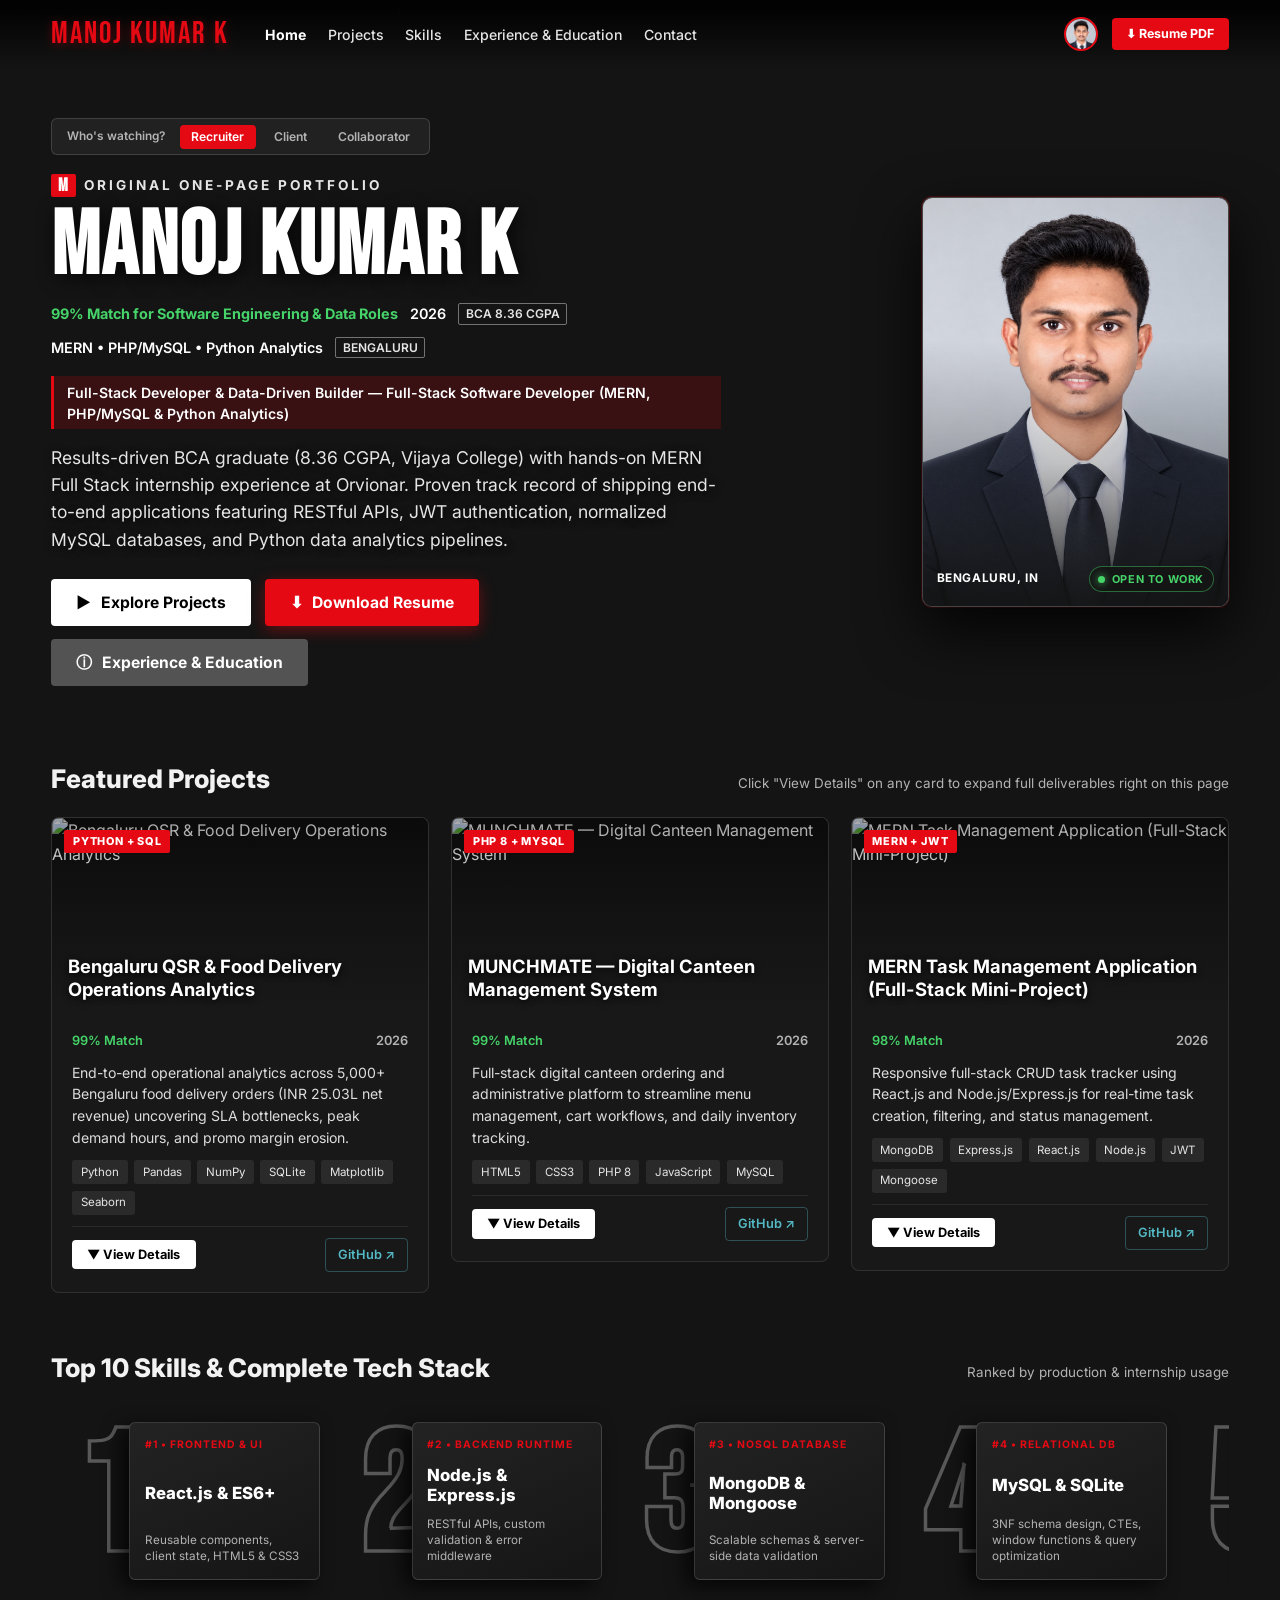
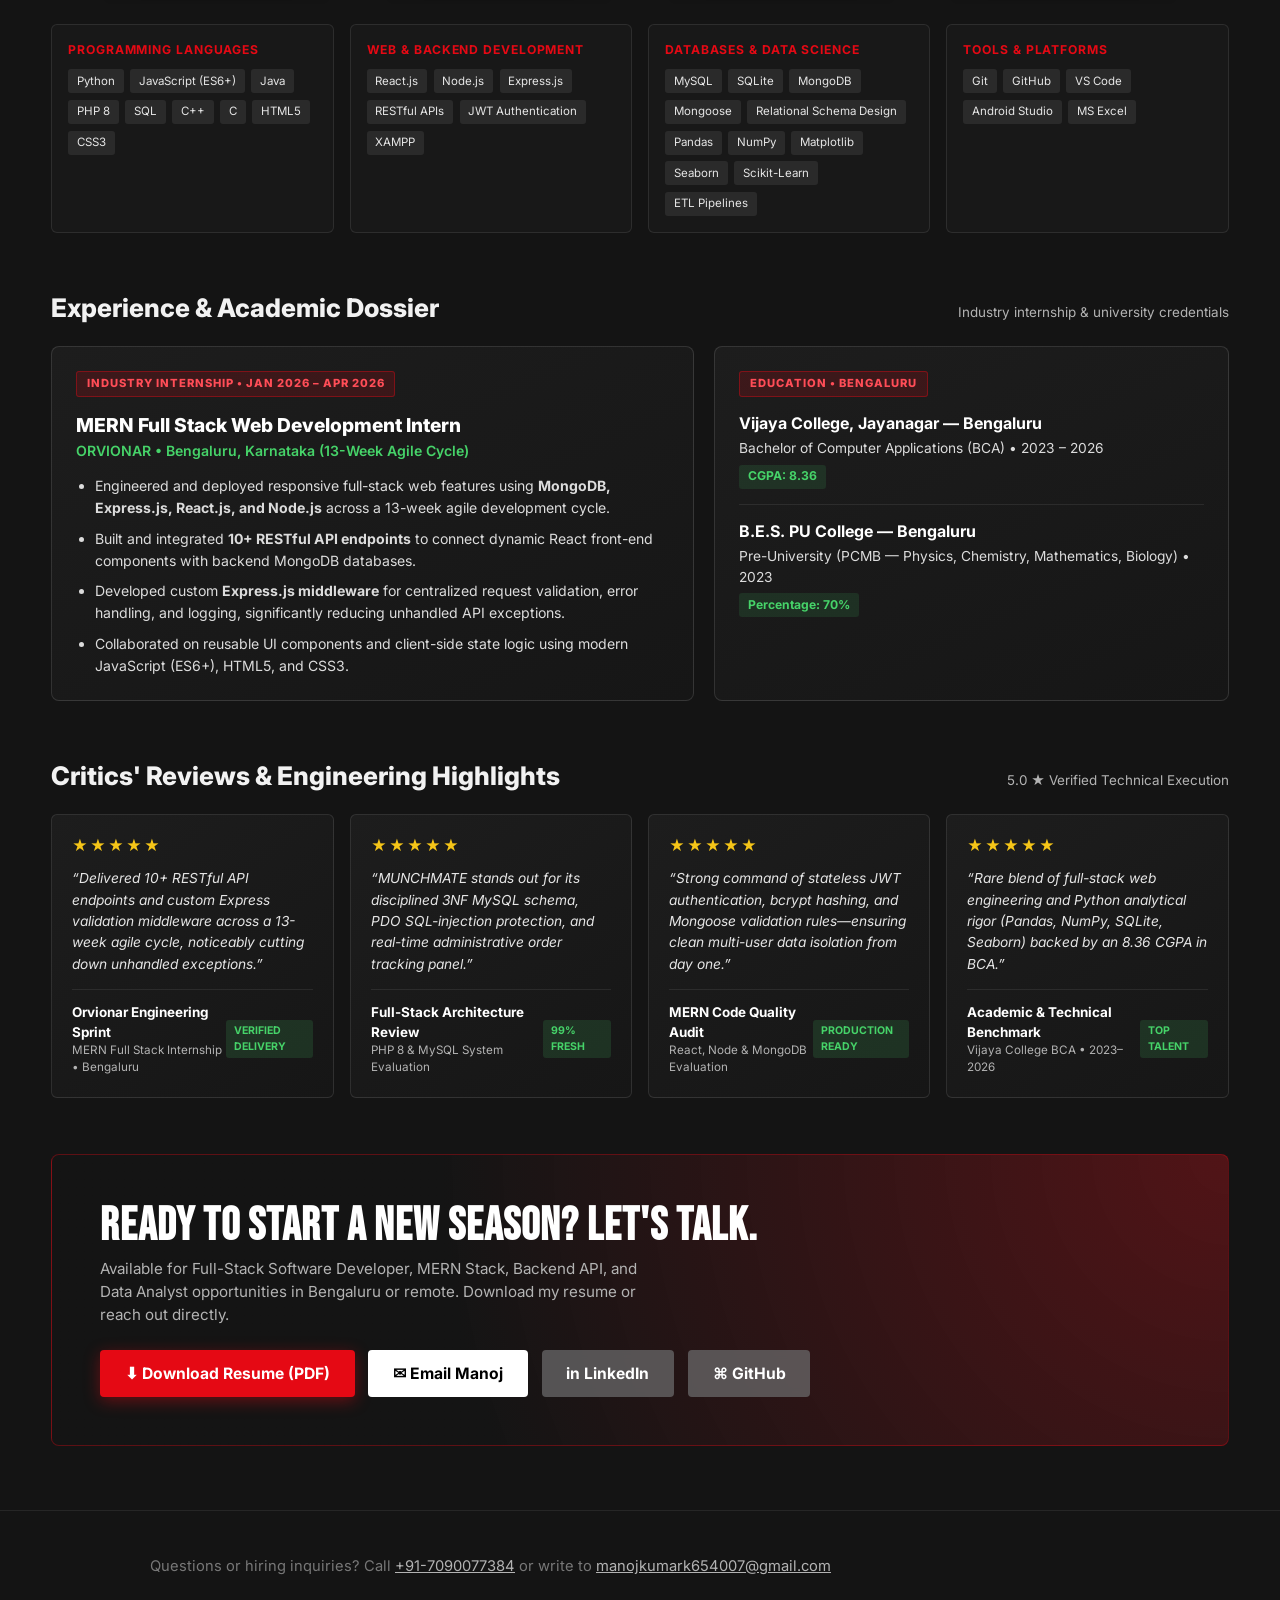
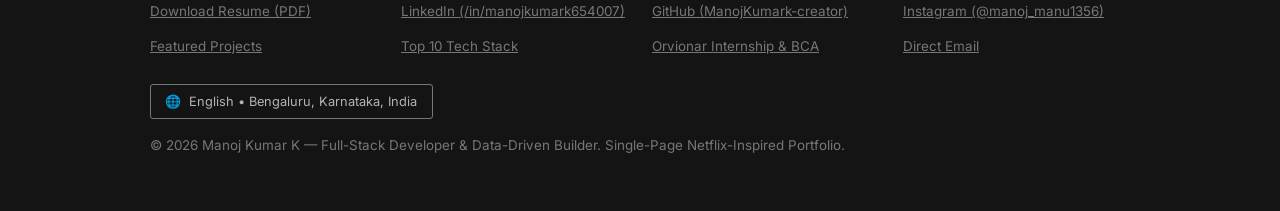
==== commit b59ea675: ""Update all three project cards with direct GitHub repository links"" ====
--- a/index.html
+++ b/index.html
@@ -1500,7 +1500,7 @@
           "Built an administrative control panel enabling real-time order status updates and automated sales record tracking."
         ],
         stack: "HTML5, CSS3, PHP 8, JavaScript, MySQL (PDO)",
-        link: "https://manojkumark-creator.github.io/MunchMate-Canteen-Management-System/"
+        link: "https://github.com/ManojKumarK-creator/MunchMate-Canteen-Management-System"
       },
       {
         title: "MERN Task Management Application (Full-Stack Mini-Project)",
@@ -1516,7 +1516,7 @@
           "Modeled scalable NoSQL schemas using Mongoose with server-side validation rules to ensure data integrity before database persistence."
         ],
         stack: "MongoDB, Express.js, React.js, Node.js, JWT, Mongoose",
-        link: "https://manojkumark-creator.github.io/MERN-Stack-Todo-App/"
+        link: "https://github.com/ManojKumarK-creator/MERN-Stack-Todo-App"
       }
     ];
 
@@ -1599,7 +1599,7 @@
                 ▼ View Details
               </button>
               <a href="${p.link}" target="_blank" rel="noopener noreferrer" class="btn-repo-link">
-                View Project ↗
+                GitHub ↗
               </a>
             </div>
           </div>
